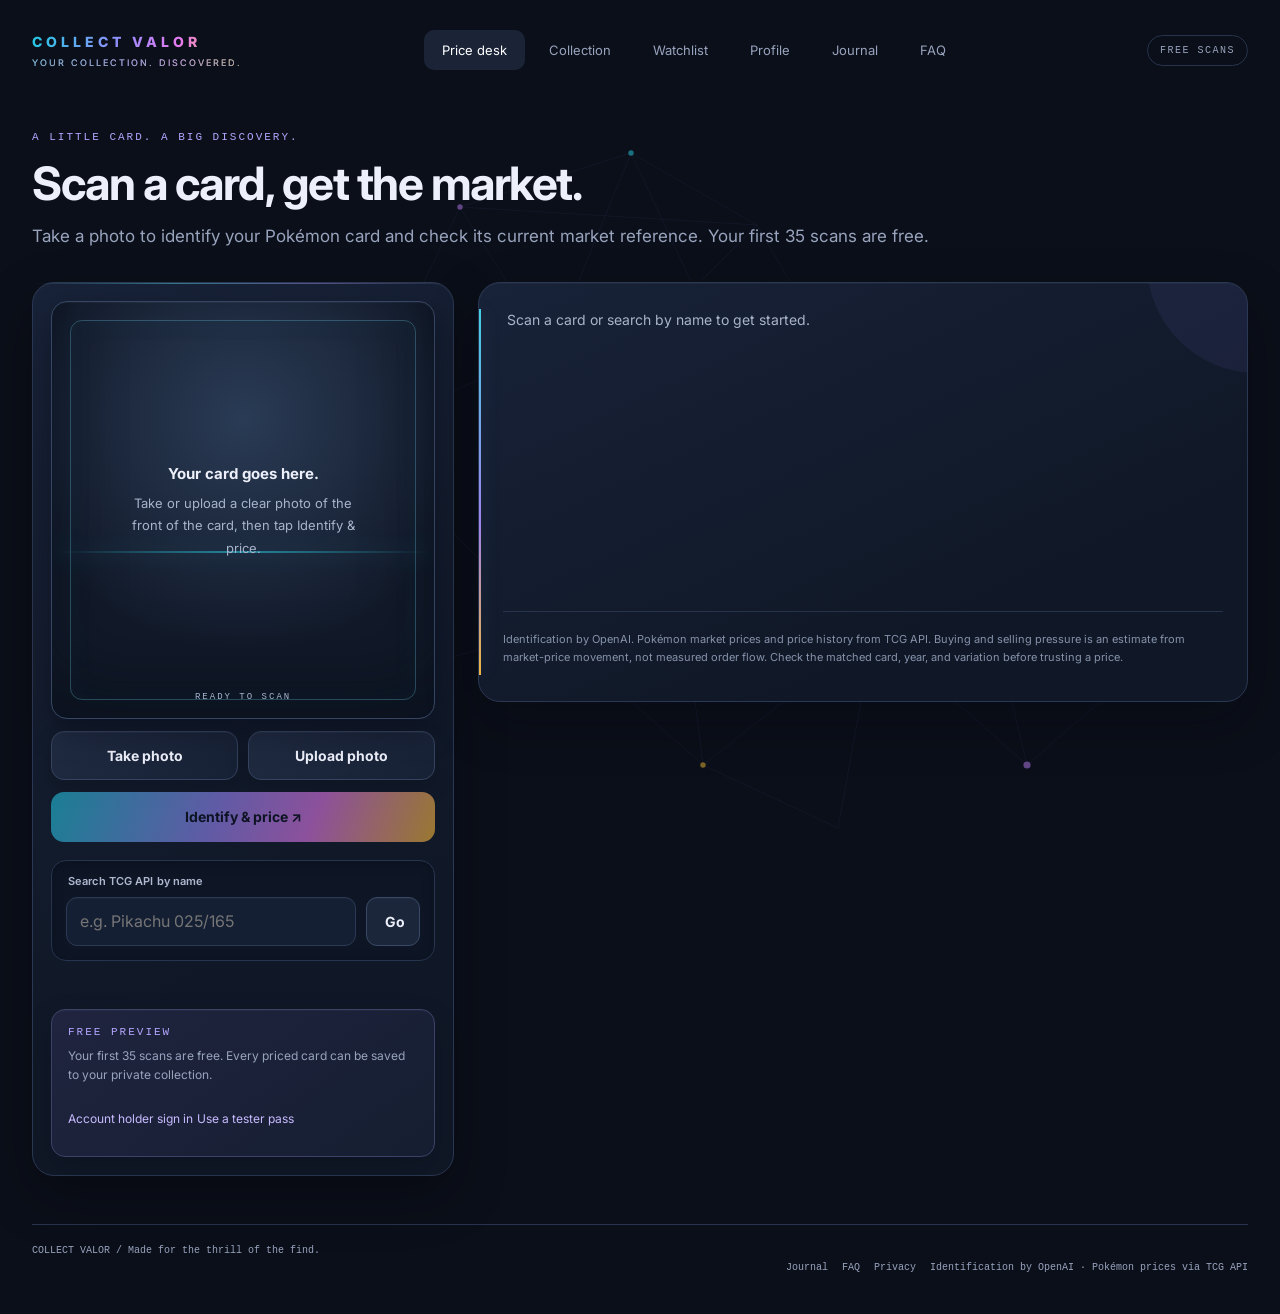
==== Sports by Josh Hart/index.html @ 683bbe93 "Add soft color to member locks" ====
<!DOCTYPE html>
<html lang="en">
<head>
<meta charset="UTF-8" />
<meta name="viewport" content="width=device-width, initial-scale=1.0, user-scalable=no" />
<meta name="theme-color" content="#0b0f19" />
<title>Pokémon Card Price Checker + Scanner | Collect Valor</title>
<meta name="description" content="The Pokémon card price checker. Snap a photo to see what your raw card is worth right now with current market values." />
<link rel="canonical" href="https://collectvalor.com/" />
<meta name="robots" content="index, follow" />
<link rel="icon" href="/favicon.svg" type="image/svg+xml" />
<link rel="apple-touch-icon" sizes="180x180" href="/apple-touch-icon.png" />
<link rel="manifest" href="/manifest.json" />
<meta name="apple-mobile-web-app-capable" content="yes" />
<meta name="mobile-web-app-capable" content="yes" />
<meta name="apple-mobile-web-app-status-bar-style" content="black-translucent" />
<meta name="apple-mobile-web-app-title" content="Collect Valor" />
<meta property="og:type" content="website" />
<meta property="og:site_name" content="Collect Valor" />
<meta property="og:title" content="Pokémon Card Price Checker + Scanner | Collect Valor" />
<meta property="og:description" content="Snap a photo of any Pokémon card and see its current raw-card market value. First 35 scans free." />
<meta property="og:url" content="https://collectvalor.com/" />
<meta property="og:image" content="https://collectvalor.com/og-image.png" />
<meta property="og:image:width" content="1200" />
<meta property="og:image:height" content="630" />
<meta name="twitter:card" content="summary_large_image" />
<meta name="twitter:title" content="Pokémon Card Price Checker — Collect Valor" />
<meta name="twitter:description" content="Snap a photo, see what your card is worth. Free for your first 35 scans." />
<meta name="twitter:image" content="https://collectvalor.com/og-image.png" />
<script type="application/ld+json">
{
  "@context": "https://schema.org",
  "@type": "WebApplication",
  "name": "Collect Valor",
  "url": "https://collectvalor.com/",
  "description": "The free Pokémon card price checker \u2014 snap a photo to see what any card is worth, then track your collection.",
  "applicationCategory": "UtilitiesApplication",
  "operatingSystem": "Web, iOS, Android",
  "offers": { "@type": "Offer", "price": "8.99", "priceCurrency": "USD" }
}
</script>
<link rel="preconnect" href="https://fonts.googleapis.com" />
<link rel="preconnect" href="https://fonts.gstatic.com" crossorigin />
<link href="https://fonts.googleapis.com/css2?family=Inter:wght@400;500;600;700;800&display=swap" rel="stylesheet" />
<style>
:root{color-scheme:dark;--bg:#0b0f19;--panel:#151d2e;--line:#28334d;--text:#edf0fa;--muted:#98a3bd;--gradient:linear-gradient(110deg,#21c8e1,#9b8bff 43%,#e77aee 68%,#ffbe39)}
*{box-sizing:border-box}body{margin:0;background:var(--bg);color:var(--text);font-family:Inter,Arial,sans-serif}button,input{font:inherit}button,a{touch-action:manipulation}button{cursor:pointer}button:focus-visible,a:focus-visible,input:focus-visible{outline:3px solid #37cee5;outline-offset:4px}button{color:var(--text)}.ambient{position:fixed;inset:0;width:100%;height:100%;pointer-events:none;opacity:.5;z-index:-1}main{max-width:1280px;margin:auto;padding:30px 32px 24px}header{display:flex;align-items:center;justify-content:space-between;gap:24px}.brand{font-size:14px;font-weight:800;letter-spacing:4px;background:var(--gradient);color:transparent;background-clip:text}.brand small{display:block;color:var(--muted);font-size:9px;letter-spacing:2px;margin-top:7px;font-weight:400}nav{display:flex;gap:6px}nav button{border:0;background:none;color:var(--muted);padding:12px 18px;border-radius:10px;font-size:13px}nav button.active{background:#1b2437;color:white}.demo{font:10px monospace;letter-spacing:1.5px;color:var(--muted);border:1px solid var(--line);padding:9px 12px;border-radius:30px}.intro{margin:54px 0 32px}.eyebrow{font:11px monospace;color:#b3a6ff;letter-spacing:2px}.intro h1{font-size:clamp(30px,4vw,46px);letter-spacing:-1.5px;line-height:1.1;margin:14px 0}.intro p{color:var(--muted);font-size:17px;line-height:1.6;margin:0}.workspace{display:grid;grid-template-columns: minmax(280px, .85fr) minmax(0,1.55fr);gap:28px}.photo{height:440px;border:1px solid var(--line);border-radius:20px;background:radial-gradient(ellipse at 50% 35%,#293448,#101724 68%);position:relative;display:grid;place-items:center;overflow:hidden}.photo:before{content:'';position:absolute;inset:22px;border:1px solid #68c5e33a;border-radius:12px}.photo img{position:absolute;width:100%;height:100%;object-fit:contain;background:#101724}.scan-line{position:absolute;top:60%;height:2px;left:0;right:0;background:linear-gradient(90deg,transparent,#29d5ec,transparent);box-shadow:0 0 22px #26d5ec80}.photo-caption{position:absolute;bottom:13px;font:9px monospace;color:#a8b8d1;letter-spacing:2px}.card-art{width:180px;aspect-ratio: .71;border:7px solid #dac6a1;border-radius:9px;background:linear-gradient(145deg,#cee2d9,#638f97 55%,#153b52);display:flex;flex-direction:column;justify-content:space-between;padding:12px;color:#11202b;position:relative;overflow:hidden;box-shadow:0 15px 45px #0007}.card-art:before{content:'';position:absolute;width:120%;height:45%;background:#ffffff29;transform:rotate(-28deg);left:-10%;top:35%}.card-art .set{font:8px monospace;letter-spacing:2px;z-index:1}.card-art .number{font-size:90px;line-height:1;font-weight:900;letter-spacing:-9px;align-self:center;color:#e8f2e9;text-shadow:4px 4px #123d5260;z-index:1}.card-art strong{font-size:15px;letter-spacing:1px;z-index:1}.card-art small{display:block;font:7px monospace;margin-top:5px;letter-spacing:1px}.photo .card-art{width:205px;transform:rotate(-8deg)}.actions{display:flex;gap:12px;margin-top:16px}.secondary,.primary{border:1px solid var(--line);border-radius:12px;padding:15px 18px;font-weight:700;font-size:14px;background:#1d2639}.actions button{flex:1}.primary{background:var(--gradient);color:#0b1020;border:0}.identify{width:100%;margin-top:12px}.search{border-top:1px solid var(--line);margin-top:24px;padding-top:23px}.label{display:block;font:10px monospace;letter-spacing:1.5px;color:var(--muted);margin-bottom:12px}.search-row{display:flex;gap:10px}.search input{width:100%;min-width:0;background:#141d2e;border:1px solid var(--line);border-radius:11px;padding:13px;color:white}.readout{font-size:13px;color:var(--muted);margin:0 0 17px;min-height:20px}.readout strong{color:var(--text)}.result{border:1px solid var(--line);border-radius:19px;padding:26px;background:var(--panel);position:relative;overflow:hidden}.result:before{content:'';position:absolute;top:0;left:0;right:0;height:3px;background:var(--gradient)}.result-head{display:flex;justify-content:space-between;gap:14px}.result h2{font-size:25px;letter-spacing:-.6px;margin:6px 0}.detail{color:var(--muted);font-size:13px;line-height:1.6;margin:0}.value{text-align:right;white-space:nowrap}.value strong{display:block;font:700 31px monospace;color:#32d6ac}.tag{display:inline-block;font:9px monospace;color:#c4baff;background:#a894ff16;border:1px solid #a894ff38;border-radius:5px;padding:5px 7px;margin:18px 5px 22px 0}table{width:100%;border-collapse:collapse;font:12px monospace;text-align:right}th{color:var(--muted);font-size:10px;font-weight:400}td,th{padding:14px 4px;border-bottom:1px solid var(--line)}td:first-child,th:first-child{text-align:left}td:nth-child(3){color:#32d6ac}.result-bottom{display:flex;justify-content:space-between;gap:12px;align-items:center;margin-top:21px}.save{background:transparent;border:0;color:#b6b8ff;font-weight:700;font-size:12px;padding:7px 0}.updated{font:9px monospace;color:var(--muted)}.matches-head{display:flex;justify-content:space-between;margin:26px 0 14px;align-items:center}.matches-head .label{margin:0}.matches-head span{color:var(--muted);font-size:11px}.cards{display:grid;grid-template-columns:repeat(4,minmax(0,1fr));gap:14px}.candidate{padding:0;background:transparent;border:0;text-align:left;min-width:0}.candidate .card-art{width:100%;box-shadow:none;border-width:5px;transition:transform .2s}.candidate:hover .card-art{transform:translateY(-4px)}.candidate[aria-pressed=true] .card-art{outline:2px solid #bf8eff;outline-offset:3px}.candidate .number{font-size:60px;letter-spacing:-5px}.candidate .card-art strong{font-size:10px}.candidate .card-art .set{font-size:6px}.candidate>strong{display:block;font-size:11px;margin:12px 0 5px}.candidate>small{color:var(--muted);font:9px monospace}.variant-1{background:linear-gradient(145deg,#f2cfbd,#b47280 55%,#4b305d)}.variant-2{background:linear-gradient(145deg,#e2d7a4,#91a965 55%,#264c43)}.variant-3{background:linear-gradient(145deg,#c9c7f6,#787eb5 55%,#303c74)}.footnote{color:var(--muted);font:10px monospace;line-height:1.7;margin-top:22px}.alternate{border:1px solid var(--line);background:var(--panel);padding:28px;border-radius:18px}.alternate h2{margin-top:0}.alternate p{color:var(--muted);line-height:1.6}.alternate .cards{max-width:720px}.hidden,[hidden]{display:none!important}footer{display:flex;justify-content:space-between;gap:20px;border-top:1px solid var(--line);margin-top:48px;padding-top:20px;color:var(--muted);font:10px monospace}#notice{min-height:18px;color:#9edfd6;font-size:12px;margin-top:12px}.file{display:none}@media(min-width:1400px){main{padding-top:38px}.intro{margin-top:64px}}@media(max-width:850px){main{padding:24px}.workspace{grid-template-columns:minmax(240px,.9fr) minmax(0,1.2fr);gap:20px}.cards{grid-template-columns:repeat(2,minmax(0,1fr))}.result{padding:20px}.result h2{font-size:21px}.value strong{font-size:25px}nav button{padding:10px}.demo{display:none}}@media(max-width:600px){main{padding:22px 18px}header{flex-wrap:wrap;gap:22px}nav{width:100%;justify-content:space-between;border-bottom:1px solid var(--line);padding-bottom:12px}nav button{flex:1;font-size:12px}.intro{margin:28px 0 24px}.intro p{font-size:14px}.workspace{grid-template-columns:1fr}.photo{height:360px}.result h2{font-size:22px}.result-head{gap:8px}.value strong{font-size:26px}.cards{gap:18px}.candidate .card-art{aspect-ratio:.74}.candidate .number{font-size:80px}.result-bottom{flex-wrap:wrap}footer{font-size:9px;line-height:1.6;flex-wrap:wrap}.updated{font-size:8px}}@media(prefers-reduced-motion:reduce){*{transition:none!important}}
/* Let nested grid and flex content shrink with the available screen width. */
main{width:100%;min-width:0}
header>*,.workspace>*,.result-head>*,.search-row>*,.result-bottom>*{min-width:0}
.intro,.readout,.detail,.footnote,#notice{overflow-wrap:anywhere}
.result-head,.result-bottom,.matches-head{flex-wrap:wrap}
.matches-head{gap:8px}
table{table-layout:fixed}
th:first-child{width:34%}
td,th{overflow-wrap:anywhere}
.photo-caption{left:12px;right:12px;text-align:center;line-height:1.5}
@media(max-width:1100px){
  header{flex-wrap:wrap}
  .demo{display:none}
  .cards{grid-template-columns:repeat(2,minmax(0,1fr))}
}
@media(max-width:760px){
  .workspace{grid-template-columns:minmax(0,1fr)}
  main{padding:22px 18px}
  header{gap:22px}
  nav{width:100%;display:grid;grid-template-columns:repeat(4,minmax(0,1fr));gap:4px;border-bottom:1px solid var(--line);padding-bottom:12px}
  nav button{min-width:0;min-height:44px;padding:10px 4px;font-size:12px;overflow-wrap:anywhere}
  .actions{display:grid;grid-template-columns:repeat(2,minmax(0,1fr))}
  .actions button{min-width:0;padding-inline:8px}
  .search input{font-size:16px}
  .save{min-height:44px}
  .alternate{padding:20px}
}
@media(max-width:360px){
  .result{padding:16px}
  .result h2{font-size:20px}
  .value strong{font-size:24px}
  .candidate .number{font-size:60px}
  td,th{padding:12px 2px;font-size:10px}
}
/* Collection preview: same palette, independent responsive layout. */
.collection-summary{display:grid;grid-template-columns:2fr 1fr 1fr;gap:16px;margin-bottom:28px}
.collection-stat{min-width:0;background:var(--panel);border:1px solid var(--line);border-radius:18px;padding:24px}
.collection-stat.total{position:relative;overflow:hidden;background:linear-gradient(120deg,#1d2840,#151d2e)}
.collection-stat.total:before{content:'';position:absolute;inset:0 0 auto;height:3px;background:var(--gradient)}
.collection-stat strong{display:block;font:700 32px monospace;letter-spacing:-1px;margin:12px 0;color:var(--text)}
.collection-stat.total strong{color:#32d6ac;font-size:38px}
.collection-stat p{margin:0;color:var(--muted);font-size:12px;line-height:1.5}
.collection-toolbar{display:flex;justify-content:space-between;align-items:center;gap:16px;flex-wrap:wrap;margin-bottom:20px}
.collection-toolbar h2{margin:0;font-size:22px;letter-spacing:-.5px}
.collection-toolbar p{font-size:12px;color:var(--muted);margin:7px 0 0}
.collection-controls{display:grid;grid-template-columns:minmax(0,1fr) minmax(150px,.35fr);gap:14px;margin-bottom:18px}
.collection-controls label{min-width:0}
.collection-controls input,.collection-controls select{width:100%;min-width:0;border:1px solid var(--line);background:#141d2e;color:var(--text);border-radius:11px;padding:13px;font:inherit;min-height:46px}
.collection-controls .label{margin-bottom:8px}
.collection-filters{display:flex;flex-wrap:wrap;gap:8px;margin-bottom:18px}
.collection-filters button{border:1px solid var(--line);background:#141d2e;border-radius:24px;padding:10px 16px;min-height:44px;color:var(--muted);font-size:12px}
.collection-filters button[aria-pressed=true]{color:#eee9ff;border-color:#b9a0ff;background:#b9a0ff20}
.collection-grid{display:grid;grid-template-columns:repeat(4,minmax(0,1fr));gap:20px}
.collection-card{min-width:0;border:1px solid var(--line);border-radius:16px;background:var(--panel);overflow:hidden}
.collection-open{display:block;width:100%;min-width:0;text-align:left;border:0;background:none;padding:16px;color:var(--text)}
.collection-art-frame{padding:20px 16px;background:radial-gradient(ellipse at top,#26344a,#111827);border-radius:10px;margin-bottom:16px;position:relative}
.collection-art-frame .card-art{width:100%;aspect-ratio:.71;box-shadow:0 8px 20px #0004;padding:12px}
.collection-art-frame .number{font-size:clamp(46px,5vw,82px);letter-spacing:-4px}
.collection-art-frame .card-art strong{font-size:12px;overflow-wrap:anywhere}
.collection-art-frame .card-art small{font-size:7px}
.collection-art-frame .card-art.slab{border-color:#c6d3e5;border-width:10px}
.collection-grade{display:inline-block;margin:0 0 12px;color:#cbc5ff;font:10px monospace;letter-spacing:1px}
.collection-open h3{font-size:16px;margin:0 0 6px;overflow-wrap:anywhere}
.collection-card-meta{font-size:11px;color:var(--muted);line-height:1.6;min-height:36px;margin:0}
.collection-card-value{display:flex;gap:8px;justify-content:space-between;align-items:center;flex-wrap:wrap;margin-top:16px}
.collection-card-value strong{font:700 19px monospace;color:#32d6ac}.collection-card-value .collection-move{font:9px monospace}.collection-card-value .collection-move.up{color:#64dabd}.collection-card-value .collection-move.down{color:#f394b8}.collection-card-value .collection-move.flat{color:var(--muted)}
.collection-card-value span{font:9px monospace;color:var(--muted)}
.collection-star{width:100%;border:0;border-top:1px solid var(--line);background:none;color:var(--muted);min-height:44px;font-size:12px;padding:10px}
.collection-star[aria-pressed=true]{color:#f0cc79;background:#f0cc7909}
.collection-open:hover{background:#ffffff04}
.collection-open:focus-visible{outline-offset:-4px}
.collection-empty{text-align:center;padding:42px 20px;border:1px dashed var(--line);border-radius:18px}
.collection-empty p{color:var(--muted);font-size:14px;line-height:1.6}
.collection-status{font-size:12px;color:var(--muted);line-height:1.6;margin:0 0 18px}
.collection-dialog{width:min(520px,calc(100% - 32px));max-height:calc(100dvh - 40px);overflow:auto;padding:26px;border:1px solid var(--line);border-radius:20px;background:var(--panel);color:var(--text)}
.collection-dialog::backdrop{background:#050910bb;backdrop-filter:blur(5px)}
.collection-dialog header{justify-content:space-between;align-items:center;gap:12px;flex-wrap:nowrap}
.collection-dialog header .label{margin:0}
.collection-dialog .secondary{min-width:44px;min-height:44px;padding:10px}
.collection-dialog h2{font-size:26px;margin-bottom:8px}
.collection-dialog .collection-art-frame{max-width:230px;margin:24px auto}
.collection-dialog dl{display:grid;grid-template-columns:1fr 1fr;gap:12px;margin:24px 0;font-size:13px}
.collection-dialog dt{color:var(--muted)}
.collection-dialog dd{margin:0;text-align:right;overflow-wrap:anywhere}
.collection-dialog .primary{width:100%;min-height:46px}
@media(max-width:1000px){.collection-grid{grid-template-columns:repeat(3,minmax(0,1fr))}}
@media(max-width:760px){
  .collection-summary{grid-template-columns:repeat(2,minmax(0,1fr));gap:12px}
  .collection-stat{padding:20px}.collection-stat.total{grid-column:1/-1}
  .collection-grid{grid-template-columns:repeat(2,minmax(0,1fr));gap:12px}
  .collection-open{padding:12px}.collection-open h3{font-size:14px}
  .collection-art-frame{padding:12px 6px}
  .collection-art-frame .card-art{padding:8px;border-width:5px}
  .collection-art-frame .card-art.slab{border-width:7px}
  .collection-art-frame .card-art .set{font-size:6px;letter-spacing:1px}
  .collection-art-frame .card-art strong{font-size:10px}
  .collection-art-frame .number{font-size:52px}
  .collection-controls{grid-template-columns:minmax(0,1fr)}
  .collection-controls input,.collection-controls select{font-size:16px}
  .collection-filters{gap:6px}.collection-filters button{padding-inline:12px}
}
@media(max-width:360px){.collection-grid{grid-template-columns:minmax(0,1fr)}.collection-art-frame .card-art{max-width:190px;margin:auto}}
/* Card insights: fluid columns preserve the reviewed phone layout. */
.insight-preview-control{display:flex;align-items:center;justify-content:space-between;flex-wrap:wrap;gap:8px;margin-bottom:16px;color:var(--muted);font-size:11px}
.insight-preview-control>span{font:9px monospace;letter-spacing:1.5px}
.insight-preview-control label{display:flex;align-items:center;gap:8px;min-height:44px;cursor:pointer}
.insight-preview-control input{width:18px;height:18px;accent-color:#bd94fb}
.marketplace-links{display:flex;flex-wrap:wrap;gap:10px;margin:-4px 0 22px}
.marketplace-links a{display:inline-flex;align-items:center;min-height:44px;border:1px solid var(--line);border-radius:10px;padding:10px 13px;text-decoration:none;color:#c4baff;font-size:12px;font-weight:700}
.marketplace-links a:hover{background:#c4baff12}
.averages{display:grid;grid-template-columns:repeat(3,minmax(0,1fr));gap:10px;margin-bottom:20px}
.averages>div{min-width:0;background:#0e1625;border:1px solid var(--line);border-radius:12px;padding:16px 12px}
.averages span,.grading-comparison span{display:block;font:9px monospace;letter-spacing:1px;color:var(--muted)}
.averages strong{display:block;font:700 clamp(16px,2vw,23px) monospace;margin-top:10px;overflow-wrap:anywhere}
.pressure-panel{border:1px solid var(--line);padding:16px;border-radius:12px;margin-bottom:22px;background:#0f1726}
.pressure-labels{display:flex;justify-content:space-between;flex-wrap:wrap;gap:8px;font-size:12px}
.pressure-labels span:first-child{color:#56d1e6}.pressure-labels span:last-child{color:#f191d9}
.pressure-track{display:flex;height:10px;border-radius:10px;overflow:hidden;margin:14px 0}
.pressure-track span{min-width:0}#buy-fill{background:linear-gradient(90deg,#299dd6,#4bd6e4)}#sell-fill{background:linear-gradient(90deg,#b68bef,#ed88d2)}
.pressure-panel p{margin:0 0 8px;font-size:12px}.pressure-panel small{color:var(--muted);font-size:10px}
.insight-tabs{display:grid;grid-template-columns:repeat(2,minmax(0,1fr));gap:4px;border-bottom:1px solid var(--line);margin-bottom:20px;padding-bottom:8px}
.insight-tabs button{min-width:0;min-height:44px;padding:10px 3px;font-size:12px;border:0;border-radius:8px;background:none;color:var(--muted)}
.insight-tabs button[aria-selected=true]{color:#eee9ff;background:#b197ff1a}
[data-insight-panel]{min-width:0;min-height:190px}
.history-heading,.history-labels{display:flex;justify-content:space-between;flex-wrap:wrap;gap:8px}.history-heading strong{color:#69d3b8;font:12px monospace}
.history-labels{color:var(--muted);font:10px monospace;margin-top:8px}#history-chart{width:100%;height:auto;display:block}
.insight-note{color:var(--muted);font-size:11px;line-height:1.65;overflow-wrap:anywhere}
.grading-calculator{border-top:1px solid var(--line);margin-top:24px;padding-top:8px}
.grading-calculator summary{min-height:48px;padding:14px 0;cursor:pointer;font-size:14px;font-weight:700;color:#c5bdff}
.grading-calculator summary span{display:block;font-size:11px;font-weight:400;color:var(--muted);margin:7px 0 0 16px}
.grading-inputs{display:grid;grid-template-columns:repeat(2,minmax(0,1fr));gap:14px;margin:20px 0}
.grading-inputs label{min-width:0;color:var(--muted);font-size:11px;line-height:1.5}
.grading-inputs input,.grading-inputs select{width:100%;min-width:0;min-height:44px;margin-top:6px;border:1px solid var(--line);background:#0e1625;color:var(--text);border-radius:8px;padding:10px;font:16px Arial,sans-serif}
.grading-comparison{display:grid;grid-template-columns:minmax(0,1fr) auto minmax(0,1fr);align-items:center;gap:12px;margin:22px 0}
.grading-comparison strong{display:block;font:700 23px monospace;margin-top:8px;overflow-wrap:anywhere}
.grading-outcome{padding:18px;border:1px solid #32d6ac44;border-radius:12px;background:#32d6ac09}
.grading-outcome>span{font-size:11px;color:var(--muted)}.grading-outcome strong{display:block;font:700 28px monospace;margin:10px 0;color:#55dbb7}
.grading-outcome strong.negative{color:#ff9ba6}.grading-outcome small{font-size:11px;line-height:1.6;display:block;color:var(--muted)}
.insight-gate{position:relative;isolation:isolate}
.premium-lock{position:relative;isolation:isolate}.premium-lock-content{transition:filter .18s ease,opacity .18s ease}.premium-lock.is-locked .premium-lock-content{filter:blur(6px);opacity:.46;pointer-events:none;user-select:none}.premium-lock-overlay{display:none;position:absolute;inset:0;z-index:1;align-items:center;justify-content:center;padding:14px;background:radial-gradient(circle at 16% 18%,#21c8e11c,transparent 38%),radial-gradient(circle at 82% 24%,#9b8bff1c,transparent 36%),radial-gradient(circle at 50% 88%,#e77aee14,transparent 42%),#151d2e73;backdrop-filter:blur(4px);border-radius:12px}.premium-lock.is-locked .premium-lock-overlay{display:flex}.premium-lock-overlay button{min-height:44px}.premium-inline-lock{display:none;position:relative}.premium-inline-lock.is-locked{display:inline-flex}.premium-inline-lock.is-locked+#lnk-ebay{opacity:.48;pointer-events:none;user-select:none}
.insight-unlock{position:absolute;inset:0;z-index:1;display:flex;flex-direction:column;align-items:center;justify-content:center;text-align:center;padding:22px 12px;background:linear-gradient(180deg,#151d2e15,#151d2ecc);border-radius:12px}
.insight-unlock h3{font-size:24px;letter-spacing:-.6px;margin:16px 0 8px}.insight-unlock p{font-size:13px;line-height:1.6;color:var(--text);max-width:330px;margin:0 0 20px}
.insight-unlock .primary{max-width:100%;line-height:1.5;white-space:normal}
.insight-unlock small{font-size:10px;color:var(--muted);margin-top:12px}
.subscription-price{font:700 38px monospace;color:#6de0c0}.subscription-price span{font:14px Arial,sans-serif;color:var(--muted)}
@media(max-width:400px){.averages{gap:6px}.averages>div{padding:12px 8px}.averages span{font-size:8px;letter-spacing:.5px}.grading-inputs{gap:10px}.grading-comparison strong{font-size:20px}.insight-unlock h3{font-size:21px}}
/* Watchlist: a compact lineup with discovery beside it, stacked on phones. */
.watch-summary{display:grid;grid-template-columns:repeat(3,minmax(0,1fr));gap:14px;margin-bottom:26px}
.watch-stat{border:1px solid var(--line);border-radius:16px;background:var(--panel);padding:20px;min-width:0}
.watch-stat strong{display:block;font:700 28px monospace;margin:12px 0 8px}.watch-stat small{color:var(--muted);font-size:11px;line-height:1.5}
.watch-stat:first-child{background:linear-gradient(120deg,#24293f,#151d2e);border-color:#51496f}
.watch-up{color:#64dabd}.watch-down{color:#f394b8}.watch-flat{color:var(--muted)}
.watch-layout{display:grid;grid-template-columns:minmax(0,1.7fr) minmax(260px,1fr);gap:24px;align-items:start}
.watch-access{position:relative;isolation:isolate}.watch-access.is-locked .watch-premium-content{filter:blur(7px);opacity:.42;pointer-events:none;user-select:none}.watch-unlock{display:none;position:absolute;inset:0;z-index:1;align-items:center;justify-content:center;padding:20px;background:radial-gradient(circle at 12% 15%,#21c8e119,transparent 34%),radial-gradient(circle at 86% 24%,#9b8bff19,transparent 35%),radial-gradient(circle at 53% 88%,#e77aee15,transparent 42%)}.watch-access.is-locked .watch-unlock{display:flex}.watch-unlock-card{max-width:360px;text-align:center;border:1px solid #7568b8;background:radial-gradient(circle at top left,#21c8e112,transparent 38%),radial-gradient(circle at bottom right,#e77aee10,transparent 42%),#151d2ef2;border-radius:18px;padding:24px;box-shadow:0 16px 46px #05081188}.watch-unlock-card h2{font-size:22px;margin:9px 0}.watch-unlock-card p{color:var(--muted);font-size:13px;line-height:1.6;margin:0 0 17px}.watch-unlock-card .primary{min-height:44px}.premium-collection-lock{background:radial-gradient(circle at 16% 14%,#21c8e117,transparent 35%),radial-gradient(circle at 84% 18%,#9b8bff18,transparent 35%),radial-gradient(circle at 50% 90%,#e77aee14,transparent 45%)!important;box-shadow:inset 0 0 42px #21c8e10d}
.watch-lineup,.watch-discover{min-width:0}
.watch-heading{display:flex;justify-content:space-between;align-items:center;flex-wrap:wrap;gap:12px;margin-bottom:18px}
.watch-heading h2,.watch-discover h2{margin:0;font-size:22px;letter-spacing:-.5px}
.watch-heading p,.watch-discover p{margin:8px 0 0;color:var(--muted);font-size:12px;line-height:1.6}
.watch-sort{display:block;min-width:0;font:9px monospace;letter-spacing:1px;color:var(--muted)}
.watch-sort select{display:block;margin-top:6px;width:100%;max-width:100%;border:1px solid var(--line);border-radius:8px;background:#141d2e;color:var(--text);padding:10px;min-height:44px;font:13px Arial,sans-serif;letter-spacing:0}
.watch-filters{display:flex;flex-wrap:wrap;gap:8px;margin-bottom:14px}
.watch-filters button{border:1px solid var(--line);border-radius:24px;min-height:44px;background:#141d2e;color:var(--muted);font-size:12px;padding:10px 14px}
.watch-filters button[aria-pressed=true]{background:#b9a0ff20;color:#eee9ff;border-color:#b9a0ff}
.watch-list{display:grid;gap:12px}.watch-row{min-width:0;padding:16px;border:1px solid var(--line);border-radius:16px;background:var(--panel)}
.watch-row-top{display:grid;grid-template-columns:64px minmax(0,1fr);gap:16px;align-items:center}
.watch-thumb .collection-art-frame{padding:0;margin:0;background:none;border-radius:5px}
.watch-thumb .card-art{width:100%;padding:4px;border-width:3px;box-shadow:none}
.watch-thumb .card-art.slab{border-width:4px}
.watch-thumb .card-art .number{font-size:27px;letter-spacing:-2px}
.watch-thumb .card-art .set,.watch-thumb .card-art strong{display:none}
.watch-row h3{margin:0 0 6px;font-size:16px;overflow-wrap:anywhere}
.watch-meta{margin:0;color:var(--muted);font-size:11px;line-height:1.65;overflow-wrap:anywhere}
.watch-metrics{display:grid;grid-template-columns:repeat(3,minmax(0,1fr));gap:12px;margin-top:18px;padding-top:16px;border-top:1px solid var(--line)}
.watch-metrics>div{min-width:0}.watch-metrics span{font:9px monospace;letter-spacing:.5px;color:var(--muted);display:block;line-height:1.5}
.watch-metrics strong{display:block;font:700 18px monospace;margin-top:7px;overflow-wrap:anywhere}
.watch-metrics small{display:block;font-size:10px;margin-top:5px}
.watch-row-actions{display:flex;justify-content:space-between;gap:12px;flex-wrap:wrap;margin-top:12px}
.watch-row-actions button{background:none;border:0;color:#beb3fa;min-height:44px;padding:8px 0;font-size:12px}
.watch-row-actions .watch-remove{color:var(--muted)}
.watch-discover{background:linear-gradient(160deg,#1b2338,#121a2b);padding:22px;border:1px solid var(--line);border-radius:18px}
.watch-discover .eyebrow{display:block;margin-bottom:14px}
.watch-search-label{display:block;font:10px monospace;letter-spacing:1px;color:var(--muted);margin:22px 0 9px}
#watch-search{width:100%;min-width:0;background:#0d1625;border:1px solid var(--line);border-radius:10px;min-height:46px;padding:12px;color:var(--text);font:16px Arial,sans-serif}
.watch-catalog{display:grid;gap:0;margin-top:12px;max-height:570px;overflow-y:auto;scrollbar-width:thin}
.watch-catalog-row{display:grid;grid-template-columns:42px minmax(0,1fr) auto;align-items:center;gap:12px;border-bottom:1px solid var(--line);padding:12px 0}.watch-catalog-thumb{width:42px;aspect-ratio:.71;object-fit:cover;border-radius:5px;background:#0d1625}.watch-catalog-thumb-ph{width:42px;aspect-ratio:.71;border-radius:5px;background:#0d1625}
.watch-catalog-row h3{font-size:13px;margin:0 0 6px;overflow-wrap:anywhere}
.watch-catalog-row p{font-size:10px;margin:0;overflow-wrap:anywhere}
.watch-catalog-row strong{font:12px monospace;display:block;margin-top:8px}
.watch-add{border:1px solid #63597d;background:#b6a0fa16;border-radius:8px;padding:8px 10px;min-height:44px;font-size:11px;color:#cbbdff}
.watch-add[aria-disabled=true]{color:var(--muted);border-color:var(--line);background:none}
.watch-message{display:flex;gap:12px;align-items:center;flex-wrap:wrap;margin:0 0 16px;color:#a9ded2;font-size:12px;line-height:1.6}
.watch-message span:empty{display:none}.watch-message button{background:none;border:1px solid var(--line);border-radius:8px;color:#c8baff;padding:8px 12px;min-height:44px}
.watch-empty{padding:30px 20px;text-align:center;border:1px dashed var(--line);border-radius:16px}.watch-empty h3{font-size:18px;margin:0 0 10px}.watch-empty p{color:var(--muted);font-size:12px;line-height:1.6}
.watch-empty .secondary{margin-top:10px}
.watch-detail-prices{display:grid;grid-template-columns:repeat(2,minmax(0,1fr));gap:12px;margin:22px 0}
.watch-detail-prices>div{min-width:0;padding:16px;background:#0e1625;border-radius:10px}.watch-detail-prices strong{font:700 24px monospace;overflow-wrap:anywhere}
.watch-detail-art{max-width:200px;margin:20px auto}
@media(max-width:950px){.watch-layout{grid-template-columns:minmax(0,1fr)}.watch-discover{grid-row:1}.watch-catalog{max-height:300px}.watch-catalog-row{grid-template-columns:minmax(0,1fr) auto}}
@media(max-width:600px){.watch-summary{gap:8px}.watch-stat{padding:14px 10px}.watch-stat .label{font-size:8px;letter-spacing:.5px}.watch-stat strong{font-size:24px}.watch-row{padding:14px}.watch-metrics{gap:8px}.watch-metrics strong{font-size:16px}.watch-discover{padding:18px}.watch-sort select{font-size:16px}.watch-sort{width:100%}.watch-row-top{gap:12px;grid-template-columns:54px minmax(0,1fr)}}
/* Profile: the prize card leads; settings and membership stay secondary. */
.profile-identity{display:flex;gap:18px;align-items:center;flex-wrap:wrap;margin-bottom:28px;min-width:0}
.profile-avatar{width:64px;height:64px;flex-shrink:0;display:grid;place-items:center;background:var(--gradient);border-radius:20px;color:#11182b;font-size:22px;font-weight:800;letter-spacing:1px}
.profile-identity>div:nth-child(2){min-width:0;flex:1}.profile-identity h2{margin:8px 0;font-size:25px;letter-spacing:-.6px;overflow-wrap:anywhere}.profile-identity p{color:var(--muted);font-size:13px;line-height:1.6;margin:0}
.profile-preview-badge{font:9px monospace;letter-spacing:1px;border:1px solid var(--line);padding:9px 11px;border-radius:20px;color:var(--muted)}
.profile-layout{display:grid;grid-template-columns:minmax(0,1.65fr) minmax(260px,1fr);gap:24px;align-items:start}
.profile-main,.profile-settings{min-width:0}.profile-settings{display:grid;gap:18px}
.prize-panel{position:relative;isolation:isolate;border:1px solid #5c5279;background:radial-gradient(ellipse at 20% 45%,#35304e,#171f31 65%);padding:28px;border-radius:22px;overflow:hidden}
.prize-panel:before{content:'';position:absolute;inset:0 0 auto;height:3px;background:var(--gradient)}
.prize-heading{display:flex;align-items:center;justify-content:space-between;gap:16px}.prize-heading h2{font-size:29px;letter-spacing:-.8px;margin:8px 0 0}.prize-medal{font-size:42px;color:#f3cf84;line-height:1}
.prize-filters{display:flex;flex-wrap:wrap;gap:8px;margin-top:24px}.prize-filters button{min-height:44px;border:1px solid var(--line);background:#111929;border-radius:24px;color:var(--muted);padding:10px 16px;font-size:12px}
.prize-filters button[aria-pressed=true]{border-color:#c2a6f7;background:#b296fb20;color:#efe8ff}
.prize-rule{color:var(--muted);font:10px monospace;line-height:1.6;margin:14px 0 24px}
.prize-content{display:grid;grid-template-columns:minmax(0,.95fr) minmax(0,1.05fr);gap:26px;align-items:center}
.prize-content>*{min-width:0}.prize-art{padding:14px 10px}.prize-art .collection-art-frame{padding:0;background:none;margin:0;transform:rotate(-5deg)}
.prize-art .card-art{box-shadow:0 16px 36px #080d1d88;border-color:#e8d4a7}
.prize-art .card-art .number{font-size:clamp(60px,6vw,100px)}
.prize-source{display:inline-block;color:#deca95;border:1px solid #9d815645;border-radius:6px;padding:7px 9px;font:9px monospace;letter-spacing:1px}
.prize-info h3{font-size:28px;letter-spacing:-.8px;margin:16px 0 8px;overflow-wrap:anywhere}
.prize-info>p{color:var(--muted);font-size:12px;line-height:1.7;overflow-wrap:anywhere}
.prize-gain{margin:22px 0}.prize-gain strong{display:block;font:700 clamp(30px,3.5vw,44px) monospace;letter-spacing:-1.5px;color:#6ee0c0;overflow-wrap:anywhere}.prize-gain strong.watch-down{color:#f394b8}.prize-gain strong.watch-flat{color:var(--muted)}
.prize-gain span{display:block;font:9px monospace;letter-spacing:1.4px;color:var(--muted);margin-top:7px}
.prize-values{display:grid;grid-template-columns:repeat(2,minmax(0,1fr));gap:12px}.prize-values>div{min-width:0}.prize-values span{font:8px monospace;letter-spacing:.5px;color:var(--muted);line-height:1.5;display:block}.prize-values strong{font:700 19px monospace;display:block;margin-top:7px;overflow-wrap:anywhere}
.prize-info .prize-dollar-change{font-size:11px}.prize-info .secondary{margin-top:10px;font-size:12px;min-height:44px;width:100%}
.prize-panel>.insight-note{margin:24px 0 0}.prize-empty{padding:32px 0;text-align:center}.prize-empty p{font-size:13px;color:var(--muted);line-height:1.6}
.profile-stats{display:grid;grid-template-columns:repeat(3,minmax(0,1fr));gap:12px;margin-top:18px}
.profile-stats button{min-width:0;padding:20px 14px;text-align:left;border:1px solid var(--line);background:var(--panel);border-radius:14px}.profile-stats button:hover{border-color:#736389}
.profile-stats span{font:9px monospace;letter-spacing:.5px;color:var(--muted);line-height:1.5;display:block}.profile-stats strong{font:700 28px monospace;display:block;margin:12px 0}.profile-stats small{color:#c3b5ee;font-size:10px;line-height:1.6}
.profile-panel{padding:24px;background:var(--panel);border:1px solid var(--line);border-radius:18px;min-width:0}.profile-panel h2{font-size:21px;letter-spacing:-.5px;margin:12px 0 18px}.profile-panel p{color:var(--muted);font-size:12px;line-height:1.65}
.profile-panel form label{font-size:12px;color:var(--muted);display:block;margin-bottom:8px}.profile-panel input{width:100%;min-width:0;border:1px solid var(--line);background:#0e1625;color:var(--text);padding:12px;border-radius:10px;font:16px Arial,sans-serif;min-height:46px}
.profile-panel form button{width:100%;margin-top:12px;min-height:44px;font-size:12px}.profile-panel .primary{width:100%;line-height:1.5}
.profile-membership{background:linear-gradient(135deg,#20273e,#151d2e)}.profile-plan-price{font:700 34px monospace;color:#eee7ff;margin:20px 0}.profile-plan-price span{font:12px Arial,sans-serif;margin-left:8px;color:var(--muted)}
.profile-panel ul{padding-left:18px;margin:20px 0;color:#c5cde1;font-size:12px;line-height:2}.profile-activity{display:flex;align-items:center;justify-content:space-between;gap:12px;font-size:12px;color:var(--muted)}.profile-activity strong{font:700 24px monospace;color:var(--text)}
@media(max-width:1050px){.profile-layout{grid-template-columns:minmax(0,1fr)}.profile-settings{grid-template-columns:repeat(2,minmax(0,1fr))}.profile-settings .profile-panel:last-child{grid-column:1/-1}}
@media(max-width:600px){.profile-identity{gap:14px}.profile-identity h2{font-size:21px}.profile-identity .eyebrow{font-size:9px}.profile-preview-badge{display:none}.profile-layout{gap:18px}.prize-panel{padding:22px 18px}.prize-content{grid-template-columns:minmax(0,1fr);gap:18px}.prize-art{width:100%;max-width:240px;margin:0 auto;padding:16px}.prize-info h3{font-size:27px}.prize-gain strong{font-size:38px}.prize-values strong{font-size:23px}.profile-settings{grid-template-columns:minmax(0,1fr)}.profile-stats{gap:8px}.profile-stats button{padding:16px 10px}.profile-stats span{font-size:8px}.profile-panel{padding:20px}}

/* ===== Live-app additions on top of the approved design ===== */
.hidden{display:none!important}
.msg{min-height:18px;font-size:12px;line-height:1.6;color:var(--muted);overflow-wrap:anywhere}
.msg.error{color:#ff9ba6}.msg.ok{color:#9edfd6}
#notice.error{color:#ff9ba6}#notice.ok{color:#9edfd6}
.who-pill{font:10px monospace;letter-spacing:1.5px;color:var(--muted);border:1px solid var(--line);padding:9px 12px;border-radius:30px;background:none;white-space:nowrap}
.who-pill.member{color:#6de0c0;border-color:#32d6ac55}
@media(max-width:600px){.who-pill{display:none}}
/* Photo panel: real preview, empty prompt, busy sweep */
.photo{cursor:pointer}
.photo-empty{position:relative;z-index:1;text-align:center;padding:0 40px;color:#a8b8d1;font-size:13px;line-height:1.7}
.photo-empty b{display:block;font-size:15px;color:var(--text);margin-bottom:6px}
.photo .scan-line{opacity:.55}
.photo.busy .scan-line{opacity:1;animation:sweep 1.5s ease-in-out infinite}
@keyframes sweep{0%{top:12%}50%{top:88%}100%{top:12%}}
.photo.busy .photo-caption{color:#4bd6e4}
.photo.busy .photo-caption:after{content:'…'}
.mode-pills{display:flex;flex-wrap:wrap;gap:8px;margin-top:14px}
.mode-pills button{border:1px solid var(--line);background:#141d2e;border-radius:24px;padding:9px 14px;min-height:40px;color:var(--muted);font-size:12px}
.mode-pills button[aria-pressed=true]{color:#eee9ff;border-color:#b9a0ff;background:#b9a0ff20}
.identify[disabled]{opacity:.45;cursor:not-allowed}
.member-line{margin-top:18px;padding:16px;border:1px solid #b9a0ff33;border-radius:14px;background:linear-gradient(135deg,#1d2440,#151d2e)}
.member-line .eyebrow{display:block;margin-bottom:8px}
.member-line p{margin:0 0 12px;font-size:12px;color:var(--muted);line-height:1.6}
.member-line .row{display:flex;gap:10px;flex-wrap:wrap}
.member-line .row button{flex:1;min-width:0;padding:12px 10px;font-size:12px}
.member-line .link{background:none;border:0;color:#c8baff;font-size:12px;padding:8px 0;min-height:40px}
/* Result card */
.value strong.pending{color:var(--muted);font-size:22px}
.tag.rookie{color:#f3cf84;border-color:#f3cf8455;background:#f3cf8412}
.tag.mag{color:#f191d9;border-color:#f191d955;background:#f191d912}
.tag.slab{color:#6de0c0;border-color:#32d6ac55;background:#32d6ac12}
.tags{display:flex;flex-wrap:wrap;gap:0 2px;margin:12px 0 10px}
.tags .tag{margin:0 5px 6px 0}
.price-note{font-size:12px;color:var(--muted);line-height:1.6;margin:0 0 6px;overflow-wrap:anywhere}
.fixlink{background:none;border:0;color:#b6b8ff;font-size:12px;padding:6px 0 14px;text-align:left}
.rdebug{font:10px/1.6 monospace;color:#c4baff;background:#0e1625;border:1px dashed #b9a0ff44;border-radius:8px;padding:10px;margin:0 0 14px;white-space:pre-wrap;overflow-wrap:anywhere}
.highlights{margin:0 0 14px;padding-left:18px;color:#c5cde1;font-size:12px;line-height:1.8}
.notes{color:var(--muted);font-size:12px;line-height:1.6;margin:0 0 16px}
.save.saved{color:#f0cc79}
.save[disabled]{opacity:.5;cursor:default}
.save-msg{font-size:11px;min-height:16px;color:var(--muted);flex-basis:100%}
.save-msg.ok{color:#9edfd6}.save-msg.error{color:#ff9ba6}
.panel-empty{color:var(--muted);font-size:12px;line-height:1.7;padding:26px 8px;text-align:center;border:1px dashed var(--line);border-radius:12px}
.panel-empty b{display:block;color:var(--text);font-size:14px;margin-bottom:6px}
.insight-unlock .primary{cursor:pointer}
/* Overview table: 2 columns */
.kv td:nth-child(2){color:var(--text)}
.kv td:nth-child(3){color:var(--text)}
.kv .pos{color:#64dabd!important}.kv .neg{color:#f394b8!important}
/* History chart (ported) */
.chart-spans{display:flex;flex-wrap:wrap;gap:8px;margin:0 0 10px}
.span-btn{border:1px solid var(--line);background:#0e1625;color:var(--muted);border-radius:8px;padding:8px 12px;font:11px monospace;min-width:48px;min-height:44px}
.span-btn.on{color:#eee9ff;border-color:#b9a0ff;background:#b9a0ff20}
.chart-wrap{position:relative;border:1px solid var(--line);border-radius:12px;background:#0e1625;padding:8px 4px 2px}
.chart-wrap svg{width:100%;height:auto;display:block;touch-action:none}
.chart-tip{display:none;position:absolute;background:#1d2639;border:1px solid var(--line);border-radius:8px;padding:6px 9px;font:11px monospace;color:var(--text);pointer-events:none;white-space:nowrap}
.chart-tip b{color:#32d6ac}
/* Grading calculator */
.grading-inputs select option{color:#111}
/* Candidate matches with real Card Hedge images */
.cand-img{width:100%;aspect-ratio:.71;object-fit:cover;border-radius:9px;border:1px solid var(--line);background:#101724;display:block;transition:transform .2s}
.candidate:hover .cand-img{transform:translateY(-4px)}
.candidate[aria-pressed=true] .cand-img{outline:2px solid #bf8eff;outline-offset:3px}
.cand-ph{width:100%;aspect-ratio:.71;border-radius:9px;border:1px solid var(--line);background:radial-gradient(ellipse at top,#26344a,#111827);display:grid;place-items:center;color:var(--muted);font:9px monospace;letter-spacing:1px}
.candidate .cp{display:block;color:#32d6ac;font:700 12px monospace;margin-top:6px}
.candidate>small{display:block;line-height:1.6}
/* Market movers */
.movers{margin-top:28px;border:1px solid var(--line);border-radius:18px;background:var(--panel);padding:22px}
.movers .label{margin-bottom:6px}
.mkt-row{display:grid;grid-template-columns:44px minmax(0,1fr) auto;gap:12px;align-items:center;padding:12px 0;border-bottom:1px solid var(--line)}
.mkt-row:last-child{border-bottom:0}
.mkt-row img,.mkt-row .ph{width:44px;height:62px;object-fit:cover;border-radius:6px;background:#101724;border:1px solid var(--line)}
.mkt-row .md{display:block;font-size:13px;overflow-wrap:anywhere}.mkt-row .ms{font-size:10px;color:var(--muted)}
.mkt-row .mg{font:700 13px monospace;color:#64dabd;white-space:nowrap}
/* Collection tiles with real photos */
.collection-art-frame img.thumb{width:100%;aspect-ratio:.71;object-fit:cover;border-radius:8px;display:block;background:#101724;box-shadow:0 8px 20px #0004}
.collection-art-frame .thumb-ph{width:100%;aspect-ratio:.71;border-radius:8px;background:linear-gradient(145deg,#293448,#101724);display:grid;place-items:center;color:var(--muted);font:9px monospace;letter-spacing:1px}
.collection-card-value strong.none{color:var(--muted);font-size:13px}
.collection-art-frame img.thumb.slab{border:6px solid #c6d3e5;border-radius:10px}
.binder-head{grid-column:1/-1;display:flex;gap:12px;align-items:baseline;flex-wrap:wrap;margin-top:8px;padding-bottom:8px;border-bottom:1px solid var(--line)}
.binder-head .bo{font-weight:700;font-size:15px;overflow-wrap:anywhere}
.binder-head .byou{font:9px monospace;letter-spacing:1px;color:#6de0c0;border:1px solid #32d6ac55;border-radius:5px;padding:3px 6px}
.binder-head .bc{font:11px monospace;color:var(--muted)}
.binder-head .bv{margin-left:auto;font:700 14px monospace;color:#32d6ac}
.collection-dialog .danger{width:100%;min-height:44px;margin-top:10px;background:none;border:1px solid var(--line);border-radius:12px;color:var(--muted);font-size:12px}
.collection-dialog .danger.arm{color:#ff9ba6;border-color:#ff9ba666}
.collection-dialog .collection-art-frame img.thumb{max-width:230px;margin:auto}
.collection-dialog .msg{margin-top:10px}
.story-back{margin:18px 0;padding:18px;border:1px solid #a894ff55;border-radius:15px;background:linear-gradient(145deg,#22223e,#151b31)}.story-back h3{margin:0 0 4px}.story-back>p{font-size:12px;color:var(--muted);margin:0 0 16px}.story-grid{display:grid;grid-template-columns:1fr 1fr;gap:10px}.story-grid label{font:10px monospace;letter-spacing:1px;color:var(--muted)}.story-grid input,.story-grid select,.story-back textarea{width:100%;margin-top:6px;border:1px solid var(--line);background:#0e1625;color:var(--text);padding:10px;border-radius:9px;font:13px Inter,Arial,sans-serif}.story-back textarea{resize:vertical;min-height:90px}.story-back .story-full{display:block;margin-top:12px}.story-actions{display:flex;gap:10px;margin-top:14px}.story-actions button{flex:1!important;margin:0!important}.story-private{font:10px monospace;color:#b8a7f5;margin:13px 0 0}.story-toggle{width:100%;margin:0 0 8px}.dialog-front[hidden],.story-back[hidden]{display:none}
/* Paywall dialog */
.pw-badge{display:inline-block;font:9px monospace;letter-spacing:1.5px;color:#deca95;border:1px solid #9d815645;border-radius:6px;padding:7px 9px;margin:14px 0 6px}
.pw-fine{color:var(--muted);font-size:12px;line-height:1.65;margin:0 0 18px}
.pw-fine b{color:var(--text)}
.collection-dialog .pw-link{background:none;border:0;color:#c8baff;font-size:12px;min-height:44px;width:100%;margin-top:6px}
.collection-dialog input.text{width:100%;min-width:0;border:1px solid var(--line);background:#0e1625;color:var(--text);padding:12px;border-radius:10px;font:16px Arial,sans-serif;min-height:46px;margin:12px 0}
/* Watchlist not live */
.watch-soon{grid-column:1/-1}
/* Profile: prize art with a real photo */
.prize-art img{width:100%;max-width:230px;aspect-ratio:.71;object-fit:cover;border-radius:10px;display:block;margin:auto;box-shadow:0 16px 36px #080d1d88;transform:rotate(-5deg);border:6px solid #e8d4a7;background:#101724}
.prize-art .thumb-ph{max-width:230px;margin:auto;aspect-ratio:.71;border-radius:10px;background:linear-gradient(145deg,#293448,#101724);transform:rotate(-5deg)}
.profile-panel .kv-row{display:flex;justify-content:space-between;gap:12px;padding:12px 0;border-bottom:1px solid var(--line);font-size:13px}
.profile-panel .kv-row:last-of-type{border-bottom:0}
.profile-panel .kv-row .k{color:var(--muted)}.profile-panel .kv-row .v{font-family:monospace;text-align:right;overflow-wrap:anywhere;min-width:0}
.profile-panel .secondary{width:100%;min-height:44px;margin-top:14px;font-size:12px}
.profile-name-form{margin-top:16px;padding-top:14px;border-top:1px solid var(--line)}.profile-name-form label{display:block;font:10px monospace;letter-spacing:1.5px;color:var(--muted);margin-bottom:8px}.profile-name-row{display:flex;gap:8px}.profile-name-row input{min-width:0;flex:1;border:1px solid var(--line);background:#0e1625;color:var(--text);padding:10px;border-radius:9px;font:14px monospace}.profile-name-row button{margin:0!important;width:auto!important;min-height:0!important;padding:10px 13px}.profile-name-msg{margin:8px 0 0;font-size:11px;color:var(--muted)}
/* Nav link to static pages + footer links */
nav a{color:var(--muted);padding:12px 18px;border-radius:10px;font-size:13px;text-decoration:none;display:inline-block}
nav a:hover{color:white}
footer a{display:inline-flex;align-items:center;min-height:44px;color:var(--muted);text-decoration:none;margin-right:14px}footer a:hover{color:var(--text)}
@media(max-width:760px){nav{grid-template-columns:repeat(3,minmax(0,1fr));gap:6px}nav a{text-align:center;min-height:44px;padding:12px 4px;font-size:12px}}
.watch-thumb .thumb{width:100%;height:auto;max-height:90px;object-fit:contain}.watch-thumb .thumb-ph{min-height:75px;font-size:8px}.watch-detail-art .thumb{width:100%;height:auto;object-fit:contain}
/* Price desk polish: raised controls over a recessed scanning surface. */
#scan.workspace{gap:24px;align-items:start}
#scan .scan-console,#scan .scan-output{position:relative;isolation:isolate;min-width:0;border:1px solid #2b3853;border-radius:22px;background:linear-gradient(155deg,#182238,#101827 72%);box-shadow:0 20px 52px #02050d4d,inset 0 1px #ffffff09}
#scan .scan-console{padding:18px}
#scan .scan-console:before{content:"";position:absolute;z-index:-1;inset:0 0 auto;height:1px;background:linear-gradient(90deg,transparent,#47d6e771,#a78df26b,transparent)}
#scan .photo{height:418px;border-color:#354563;border-radius:16px;background:radial-gradient(circle at 50% 28%,#2a3b55,#121a2a 66%);box-shadow:inset 0 1px #ffffff0a,inset 0 -40px 70px #05081170,0 14px 32px #02040b55;transition:transform .2s ease,border-color .2s ease,box-shadow .2s ease}
#scan .photo:hover{transform:translateY(-2px);border-color:#4a6288;box-shadow:inset 0 1px #ffffff0d,inset 0 -40px 70px #05081170,0 19px 38px #02040b70}
#scan .photo:before{inset:18px;border-color:#68c5e34d;box-shadow:inset 0 0 28px #39b9d00a}
#scan .photo-empty{max-width:330px;color:#a7b3ca}
#scan .actions{gap:10px;margin-top:12px}
#scan .actions .secondary{min-height:48px;border-color:#35435f;border-radius:13px;background:linear-gradient(145deg,#202b42,#172135);box-shadow:0 8px 20px #02040b35,inset 0 1px #ffffff0a;transition:transform .18s ease,border-color .18s ease,background .18s ease,box-shadow .18s ease}
#scan .actions .secondary:hover{transform:translateY(-2px);border-color:#526687;background:linear-gradient(145deg,#24314a,#1a263b);box-shadow:0 12px 24px #02040b50,inset 0 1px #ffffff0d}
#scan .identify{min-height:50px;border-radius:13px;box-shadow:0 11px 28px #3b93bc26;transition:transform .2s ease,box-shadow .2s ease,filter .2s ease,opacity .2s ease}
#scan .identify:not(:disabled):hover{transform:translateY(-2px);box-shadow:0 16px 34px #8b78d333;filter:saturate(1.08)}
#scan .identify:disabled{opacity:.58;box-shadow:none}
#scan .search{margin-top:18px;padding:14px;border:1px solid #27344e;border-radius:15px;background:#0e1625;box-shadow:inset 0 2px 12px #0407114d}
#scan .search .label{margin:0 0 9px 2px;font:600 11px/1.2 Inter,Arial,sans-serif;letter-spacing:.01em;color:#aeb9d0}
#scan .search-row input{min-height:48px;border-color:#2b3955;border-radius:11px;background:#151f33;box-shadow:inset 0 1px #ffffff06;transition:border-color .18s ease,background .18s ease,box-shadow .18s ease}
#scan .search-row input:hover{border-color:#425575;background:#18243a}
#scan .search-row input:focus{border-color:#56d1e6;box-shadow:0 0 0 3px #45cbd31b}
#scan .search-row .secondary{min-width:54px;border-color:#394965;border-radius:11px;background:#1b263b;box-shadow:inset 0 1px #ffffff08}
#scan .scan-output{display:flex;flex-direction:column;min-height:420px;padding:24px;overflow:hidden}
#scan .scan-output:before{content:"";position:absolute;z-index:-1;left:0;top:26px;bottom:26px;width:2px;background:linear-gradient(180deg,#42cfe3,#9d83ee 58%,#efb641);box-shadow:0 0 18px #73aee844}
#scan .scan-output:after{content:"";position:absolute;z-index:-1;width:220px;height:220px;right:-120px;top:-130px;border-radius:50%;background:#8c7fff12}
#scan .scan-output>.readout{margin:0 0 18px;padding:2px 0 0 4px;font-size:14px;line-height:1.55;color:#a9b4c9}
#scan .scan-output>.insight-note{margin-top:auto;padding-top:18px;border-top:1px solid #27334b;color:#8592aa}
#scan .result{border-color:#34425d;background:linear-gradient(155deg,#1a253a,#131c2c 72%);box-shadow:0 18px 42px #03060e4d,inset 0 1px #ffffff09}
#scan .result-head{align-items:flex-start;padding-bottom:14px;border-bottom:1px solid #2b3853}
#scan .tags{margin:14px 0 10px}
#scan .price-note{margin:0 0 4px;padding:2px 0;min-height:24px}
#scan .fixlink{padding:8px 0 14px}
#scan .marketplace-links{margin:0 0 18px}
#scan .insight-gate{margin-top:2px;padding-top:20px;border-top:1px solid #2b3853}
#scan .result-bottom{margin-top:20px;padding-top:14px;border-top:1px solid #2b3853}
#scan .member-line{border-color:#3c4168;background:linear-gradient(145deg,#20243f,#151e31);box-shadow:0 12px 28px #03060e38,inset 0 1px #ffffff08}
#scan .member-line .link{min-height:44px}
@media(max-width:760px){
  #scan.workspace{gap:16px}
  #scan .scan-console,#scan .scan-output{border-radius:18px}
  #scan .scan-console{padding:12px}
  #scan .photo{height:350px;border-radius:14px}
  #scan .scan-output{min-height:260px;padding:20px}
  #scan .result-head{display:block}
  #scan .value{margin-top:14px;text-align:left}
}
@media(max-width:420px){
  #scan .photo{height:320px}
  #scan .actions{grid-template-columns:repeat(2,minmax(0,1fr))}
}
/* Collection polish: a quieter, more cohesive collector-display surface. */
#collection{--collection-surface:#121a2a;--collection-surface-raised:#172136;--collection-edge:#2d3955;--collection-mint:#45dfbb}
#collection .collection-summary{gap:18px;margin-bottom:34px}
#collection .collection-stat{position:relative;isolation:isolate;overflow:hidden;padding:25px 26px;border-color:var(--collection-edge);border-radius:20px;background:linear-gradient(145deg,#182238 0%,var(--collection-surface) 72%);box-shadow:0 18px 44px #04071135,inset 0 1px #ffffff08}
#collection .collection-stat:after{content:"";position:absolute;z-index:-1;width:150px;height:150px;right:-70px;top:-86px;border-radius:50%;background:#8f82ff12;filter:blur(2px)}
#collection .collection-stat.total{background:radial-gradient(circle at 92% 0%,#9b8bff18,transparent 42%),linear-gradient(135deg,#1a2841,#121a2b 72%)}
#collection .collection-stat.total:before{height:2px}
#collection .collection-stat .label{margin:0;font:600 11px/1.2 Inter,Arial,sans-serif;letter-spacing:.02em;color:#aeb9d0}
#collection .collection-stat strong{margin:15px 0 10px;font:700 32px/1 Inter,Arial,sans-serif;font-variant-numeric:tabular-nums;letter-spacing:-1.2px}
#collection .collection-stat.total strong{font-size:42px;color:var(--collection-mint)}
#collection .collection-stat p{max-width:32ch;font-size:12px;line-height:1.55;color:#919db6}
#collection .collection-toolbar{margin-bottom:16px;padding-top:2px}
#collection .collection-toolbar h2{font-size:24px;letter-spacing:-.65px}
#collection .collection-toolbar p{font-size:13px;line-height:1.5}
#collection .collection-toolbar .primary{min-height:48px;padding-inline:20px;border-radius:14px;box-shadow:0 10px 28px #3e94c326;transition:transform .2s ease,box-shadow .2s ease,filter .2s ease}
#collection .collection-toolbar .primary:hover{transform:translateY(-2px);box-shadow:0 14px 34px #8b78d32d;filter:saturate(1.08)}
#collection .collection-controls{gap:10px;margin-bottom:12px;padding:12px;border:1px solid #25314a;border-radius:18px;background:#0f1625aa;box-shadow:inset 0 1px #ffffff06}
#collection .collection-controls label{display:block}
#collection .collection-controls .label{margin:0 0 8px 3px;font:600 11px/1.2 Inter,Arial,sans-serif;letter-spacing:.01em;color:#aeb9d0}
#collection .collection-controls input,#collection .collection-controls select{min-height:50px;padding:13px 15px;border-color:#2b3854;border-radius:12px;background:#151f33;box-shadow:inset 0 1px 0 #ffffff07;transition:border-color .18s ease,background .18s ease,box-shadow .18s ease}
#collection .collection-controls input:hover,#collection .collection-controls select:hover{border-color:#425272;background:#18243a}
#collection .collection-controls input:focus,#collection .collection-controls select:focus{border-color:#58cfe0;box-shadow:0 0 0 3px #45cbd31d}
#collection .collection-filters{gap:9px;margin:0 0 13px}
#collection .collection-filters button{min-height:42px;padding:9px 15px;border-color:#2a3651;border-radius:12px;background:#121b2c;color:#9ba7bf;font-weight:600;transition:transform .18s ease,border-color .18s ease,background .18s ease,color .18s ease}
#collection .collection-filters button:hover{transform:translateY(-1px);border-color:#455677;color:#edf0fa}
#collection .collection-filters button[aria-pressed=true]{border-color:#7e72cb;background:linear-gradient(135deg,#272642,#1c2740);color:#f5f3ff;box-shadow:inset 0 1px #ffffff0c,0 8px 24px #070a1433}
#collection .collection-status{margin:0 2px 18px;color:#7f8ca6;font-size:11px}
#collection .collection-grid{gap:18px}
#collection .collection-card{position:relative;display:flex;flex-direction:column;height:100%;border-color:#293650;border-radius:19px;background:linear-gradient(160deg,#182238,var(--collection-surface) 62%);box-shadow:0 16px 38px #03060e30,inset 0 1px #ffffff07;transition:transform .22s ease,border-color .22s ease,box-shadow .22s ease}
#collection .collection-card:hover{transform:translateY(-4px);border-color:#475a7d;box-shadow:0 22px 48px #03060e52,inset 0 1px #ffffff0a}
#collection .collection-open{display:flex;flex:1 1 auto;flex-direction:column;padding:14px}
#collection .collection-open:hover{background:transparent}
#collection .collection-art-frame{margin-bottom:15px;padding:18px 14px;border:1px solid #26344e;border-radius:13px;background:radial-gradient(circle at 50% 12%,#30415c,#121a2a 70%);box-shadow:inset 0 1px #ffffff08}
#collection .collection-art-frame img.thumb{border-radius:10px;box-shadow:0 14px 30px #02040b73}
#collection .collection-open h3{min-height:2.6em;margin-bottom:7px;font-size:16px;line-height:1.3;letter-spacing:-.15px}
#collection .collection-card-meta{color:#929eb7;line-height:1.55}
#collection .collection-card-value{min-height:58px;margin-top:auto;padding-top:13px;border-top:1px solid #27334c;align-content:flex-start}
#collection .collection-card-value strong{font:700 20px/1 Inter,Arial,sans-serif;font-variant-numeric:tabular-nums;color:var(--collection-mint)}
#collection .collection-star{border-color:#28354e;color:#9aa6bd;font-weight:600;transition:background .18s ease,color .18s ease}
#collection .collection-star:hover{background:#ffffff05;color:#f5d57f}
#collection .collection-empty{padding:50px 22px;border-color:#33415e;border-radius:20px;background:radial-gradient(circle at 50% 0%,#9286ff10,transparent 55%),#111927}
#collection .collection-empty h3{margin:0 0 8px;font-size:21px}
#collection>.footnote{margin:18px 2px 0;color:#77849e}
.collection-dialog{border-color:#35435f;background:radial-gradient(circle at 85% 0%,#9b8bff12,transparent 38%),linear-gradient(150deg,#182238,#111827 72%);box-shadow:0 30px 90px #02040b99,inset 0 1px #ffffff0a}
@media(max-width:760px){
  #collection .collection-summary{gap:10px;margin-bottom:28px}
  #collection .collection-stat{padding:19px;border-radius:17px}
  #collection .collection-stat.total strong{font-size:38px}
  #collection .collection-stat:not(.total) strong{font-size:28px}
  #collection .collection-toolbar{align-items:stretch}
  #collection .collection-toolbar>div{flex:1 1 100%}
  #collection .collection-toolbar .primary{width:100%}
  #collection .collection-controls{padding:10px;border-radius:16px}
  #collection .collection-grid{gap:12px}
  #collection .collection-card{border-radius:16px}
  #collection .collection-open{padding:10px}
  #collection .collection-art-frame{padding:11px 6px;border-radius:11px}
  #collection .collection-card-value{flex-direction:column;justify-content:flex-start;align-items:flex-start;gap:8px;min-height:76px}
}
@media(max-width:420px){
  #collection .collection-stat{padding:16px}
  #collection .collection-stat p{font-size:11px}
  #collection .collection-filters{display:grid;grid-template-columns:repeat(2,minmax(0,1fr))}
  #collection .collection-filters button:last-child{grid-column:1/-1}
}
/* Watchlist polish: raised tracker cards and a recessed discovery console. */
#watch{--watch-surface:#121a2a;--watch-raised:#182238;--watch-edge:#2d3a56}
#watch .watch-summary{gap:18px;margin-bottom:24px}
#watch .watch-stat{position:relative;isolation:isolate;overflow:hidden;padding:23px;border-color:var(--watch-edge);border-radius:19px;background:linear-gradient(150deg,#182238,var(--watch-surface) 72%);box-shadow:0 17px 42px #03060e3d,inset 0 1px #ffffff09}
#watch .watch-stat:after{content:"";position:absolute;z-index:-1;width:130px;height:130px;right:-65px;top:-76px;border-radius:50%;background:#8f82ff10}
#watch .watch-stat:first-child{border-color:#4a456d;background:radial-gradient(circle at 92% 0%,#9b8bff18,transparent 42%),linear-gradient(145deg,#1b243b,#121a2a)}
#watch .watch-stat .label{display:flex;align-items:flex-end;min-height:2.4em;margin:0;font:600 11px/1.2 Inter,Arial,sans-serif;letter-spacing:.01em;color:#adb8ce}
#watch .watch-stat strong{margin:14px 0 9px;font:700 31px/1 Inter,Arial,sans-serif;font-variant-numeric:tabular-nums}
#watch #watch-refresh{min-height:46px;border-color:#394761;border-radius:12px;background:linear-gradient(145deg,#202b42,#172135);box-shadow:0 9px 23px #02040b3d,inset 0 1px #ffffff0a;transition:transform .18s ease,border-color .18s ease,box-shadow .18s ease}
#watch #watch-refresh:hover{transform:translateY(-2px);border-color:#576b8e;box-shadow:0 13px 29px #02040b56,inset 0 1px #ffffff0c}
#watch .watch-lineup,#watch .watch-discover{padding:22px;border:1px solid var(--watch-edge);border-radius:20px;background:linear-gradient(155deg,#172136,#101827 72%);box-shadow:0 20px 50px #02040b4a,inset 0 1px #ffffff09}
#watch .watch-discover{background:radial-gradient(circle at 94% 0%,#8e7ee817,transparent 40%),linear-gradient(155deg,#182238,#101827 72%)}
#watch .watch-heading h2,#watch .watch-discover h2{font-size:24px;letter-spacing:-.65px}
#watch .watch-sort{font:600 11px/1.2 Inter,Arial,sans-serif;letter-spacing:.01em;color:#aeb9d0}
#watch .watch-sort select,#watch #watch-search{border-color:#2e3c58;border-radius:11px;background:#111a2a;box-shadow:inset 0 2px 9px #04071155,inset 0 1px #ffffff06;transition:border-color .18s ease,background .18s ease,box-shadow .18s ease}
#watch .watch-sort select:hover,#watch #watch-search:hover{border-color:#465977;background:#142035}
#watch .watch-sort select:focus,#watch #watch-search:focus{border-color:#56d1e6;box-shadow:0 0 0 3px #45cbd31b}
#watch .watch-filters{gap:9px}
#watch .watch-filters button{border-color:#2d3a55;border-radius:12px;background:#121b2c;font-weight:600;transition:transform .18s ease,border-color .18s ease,background .18s ease,color .18s ease}
#watch .watch-filters button:hover{transform:translateY(-1px);border-color:#4b5e7f;color:#fff}
#watch .watch-filters button[aria-pressed=true]{border-color:#7e72cb;background:linear-gradient(135deg,#272642,#1c2740);box-shadow:inset 0 1px #ffffff0c,0 8px 22px #0508123d}
#watch .watch-row{border-color:#2d3b57;border-radius:17px;background:linear-gradient(150deg,#121d2f,#0f1726 72%);box-shadow:0 13px 32px #02040b38,inset 0 1px #ffffff08;transition:transform .2s ease,border-color .2s ease,box-shadow .2s ease}
#watch .watch-row:hover{transform:translateY(-2px);border-color:#495d7f;box-shadow:0 18px 40px #02040b55,inset 0 1px #ffffff0b}
#watch .watch-empty{border-color:#35435f;border-radius:17px;background:#0f1726;box-shadow:inset 0 2px 12px #03060e4a}
#watch .watch-catalog-row{border-color:#2a3650}
#watch .watch-add{box-shadow:inset 0 1px #ffffff08}
#watch .watch-detail-prices>div{border:1px solid #2c3954;background:#101827;box-shadow:inset 0 2px 9px #03060e48}
/* Profile polish: a collector cabinet with one strong showcase surface. */
#profile .profile-identity{padding:19px;border:1px solid #2d3a56;border-radius:20px;background:linear-gradient(150deg,#172136,#101827 72%);box-shadow:0 18px 46px #02040b48,inset 0 1px #ffffff09}
#profile .profile-avatar{box-shadow:0 12px 28px #4c62aa35,inset 0 1px #ffffff2b}
#profile .prize-panel{border-color:#5c5279;background:radial-gradient(circle at 17% 42%,#3b3155,#1a2235 62%);box-shadow:0 24px 62px #02040b62,inset 0 1px #ffffff0c}
#profile .profile-stats button{display:flex;flex-direction:column;align-items:stretch;justify-content:flex-start;border-color:#2c3954;border-radius:16px;background:linear-gradient(150deg,#182238,#111927 74%);box-shadow:0 13px 32px #02040b38,inset 0 1px #ffffff08;transition:transform .18s ease,border-color .18s ease,box-shadow .18s ease}
#profile .profile-stats span{display:flex;align-items:flex-end;min-height:3em}
#profile .profile-stats button:hover{transform:translateY(-2px);border-color:#596c8e;box-shadow:0 18px 40px #02040b50,inset 0 1px #ffffff0a}
#profile .profile-panel{border-color:#2f3c57;border-radius:20px;background:linear-gradient(155deg,#172136,#101827 72%);box-shadow:0 18px 46px #02040b46,inset 0 1px #ffffff09}
#profile .profile-membership{background:radial-gradient(circle at 92% 0%,#9b8bff17,transparent 42%),linear-gradient(145deg,#1b243b,#111927)}
#profile .profile-panel input{border-color:#2f3d59;background:#101827;box-shadow:inset 0 2px 9px #03060e55,inset 0 1px #ffffff05;transition:border-color .18s ease,background .18s ease,box-shadow .18s ease}
#profile .profile-panel input:hover{border-color:#465977;background:#142035}
#profile .profile-panel input:focus{border-color:#56d1e6;box-shadow:0 0 0 3px #45cbd31b}
#profile .profile-panel .secondary{border-color:#394862;background:linear-gradient(145deg,#202b42,#172135);box-shadow:inset 0 1px #ffffff08}
@media(max-width:760px){
  #watch .watch-summary{gap:10px}
  #watch .watch-stat{padding:17px 13px;border-radius:16px}
  #watch .watch-lineup,#watch .watch-discover{padding:17px;border-radius:17px}
  #profile .profile-identity{padding:16px;border-radius:17px}
  #profile .prize-panel,#profile .profile-panel{border-radius:18px}
}
</style>
<!-- Privacy-friendly analytics by Plausible -->
<script async src="https://plausible.io/js/pa-CFsJ2ENI3kalPgEOBxGW9.js"></script>
<script>
  window.plausible=window.plausible||function(){(plausible.q=plausible.q||[]).push(arguments)},plausible.init=plausible.init||function(i){plausible.o=i||{}};
  plausible.init();
  window.trackCollectValorEvent=function(name,props){try{plausible(name,props?{props:props}:undefined)}catch(e){}};
</script>
</head>
<body>
<svg class="ambient" viewBox="0 0 1500 1000" preserveAspectRatio="xMidYMid slice" aria-hidden="true"><g stroke="#6c68c0" stroke-opacity=".19" fill="none"><path d="M550 230 740 170 810 320 650 390 550 230 880 250 740 170 650 390 780 530 810 320 990 440 880 250 810 320 1120 600 990 440 1010 700 780 530 650 700 650 390M650 700 820 850 1010 700 1120 600 1180 850 1010 700 970 920 820 850 780 530M550 230 430 480 650 700 360 780 430 480 650 390M1180 850 1330 720 1120 600"/></g><g fill="#2ad2e6"><circle cx="740" cy="170" r="3"/><circle cx="810" cy="320" r="3"/><circle cx="1010" cy="700" r="3"/><circle cx="430" cy="480" r="3"/></g><g fill="#ba7df1"><circle cx="550" cy="230" r="3"/><circle cx="650" cy="390" r="4"/><circle cx="990" cy="440" r="3"/><circle cx="1180" cy="850" r="4"/></g><g fill="#efbb36"><circle cx="650" cy="700" r="3"/><circle cx="820" cy="850" r="3"/><circle cx="1120" cy="600" r="3"/><circle cx="360" cy="780" r="3"/></g></svg>
<main>
<header>
  <div class="brand">COLLECT VALOR<small>YOUR COLLECTION. DISCOVERED.</small></div>
  <nav aria-label="Main navigation">
    <button class="active" data-page="scan" aria-current="page">Price desk</button>
    <button data-page="collection">Collection</button>
    <button data-page="watch">Watchlist</button>
    <button data-page="profile">Profile</button>
    <a href="/blog">Journal</a>
    <a href="/faq">FAQ</a>
  </nav>
  <button class="who-pill" id="who-pill" type="button">GUEST</button>
</header>
<section class="intro"><span class="eyebrow">A LITTLE CARD. A BIG DISCOVERY.</span><h1 id="heading">Scan a card, get the market.</h1><p id="subtitle">Take a photo to identify your Pokémon card and check its current market reference. Your first 35 scans are free.</p></section>
<!-- ============ PRICE DESK ============ -->
<section id="scan" class="page workspace">
<div class="scan-console">
  <div class="photo" id="photo" role="button" tabindex="0" aria-label="Take or upload a card photo">
    <div class="photo-empty" id="photo-empty"><b>Your card goes here.</b>Take or upload a clear photo of the front of the card, then tap Identify &amp; price.</div>
    <img id="preview" class="hidden" alt="Your card photo" />
    <div class="scan-line"></div>
    <span class="photo-caption" id="photo-caption">READY TO SCAN</span>
  </div>
  <div class="actions">
    <button class="secondary" id="camera-button" type="button">Take photo</button>
    <button class="secondary" id="upload-button" type="button">Upload photo</button>
  </div>
  <button class="primary identify" id="identify" type="button" disabled>Identify &amp; price <span aria-hidden="true">↗</span></button>
  <input class="file" id="camera-input" type="file" accept="image/*" capture="environment">
  <input class="file" id="upload-input" type="file" accept="image/*">
  <form class="search" id="search">
    <label class="label" for="fix-input">Search TCG API by name</label>
    <div class="search-row"><input id="fix-input" placeholder="e.g. Pikachu 025/165" autocapitalize="none" autocorrect="off"><button class="secondary" id="fix-btn" type="submit">Go</button></div>
  </form>
  <p id="notice" class="msg" role="status" aria-live="polite"></p>
  <div class="member-line hidden" id="sub-card">
    <span class="eyebrow">FREE PREVIEW</span>
    <p>Your first 35 scans are free. Every priced card can be saved to your private collection.</p>
    <button class="link" id="sc-verify" type="button">Account holder sign in</button>
    <button class="link" id="sc-tester" type="button">Use a tester pass</button>
  </div>
</div>
<div class="scan-output">
  <p class="readout" id="readout">Scan a card or search by name to get started.</p>
  <article class="result hidden" id="result">
    <div class="result-head">
      <div>
        <span class="eyebrow" id="r-tag">IDENTIFIED</span>
        <h2 id="r-name"></h2>
        <p class="detail" id="r-detail"></p>
      </div>
      <div class="value"><span class="label" id="r-plabel">MARKET VALUE</span><strong id="r-estimate">—</strong></div>
    </div>
    <div class="tags" id="r-chips"></div>
    <ul class="highlights hidden" id="r-highlights"></ul>
    <div class="notes hidden" id="r-notes"></div>
    <p class="price-note" id="r-price"></p>
    <div class="rdebug hidden" id="r-debug"></div>
    <button class="fixlink" id="fix-link" type="button">Search for a different card ↓</button>
    <div class="marketplace-links hidden" id="links-wrap"><a id="lnk-tcg" class="hidden" href="#" target="_blank" rel="noopener noreferrer">Search TCGplayer ↗</a><span class="premium-inline-lock" id="ebay-lock"><button class="secondary subscribe-cta" type="button">Please Subscribe</button></span><a id="lnk-ebay" class="hidden" href="#" target="_blank" rel="noopener noreferrer">Find this card on eBay ↗</a></div>

    <div class="insight-gate" id="insight-gate">
      <div id="paid-insights">
        <div class="averages hidden" id="avgs-wrap">
          <div><span>30-DAY AVG.</span><strong id="ov-avg30">—</strong></div>
          <div><span>90-DAY AVG.</span><strong id="ov-avg90">—</strong></div>
          <div><span>SALES / 90D</span><strong id="ov-vol">—</strong></div>
        </div>
        <div class="premium-lock" id="pressure-lock"><section class="pressure-panel premium-lock-content" id="pressure-wrap" aria-label="Buying and selling pressure">
          <div class="pressure-labels"><span>Buying estimate <strong id="buy-pct">—</strong></span><span>Selling estimate <strong id="sell-pct">—</strong></span></div>
          <div class="pressure-track" role="img" id="pressure-track"><span id="buy-fill"></span><span id="sell-fill"></span></div>
          <p id="pr-verdict" role="status" aria-live="polite">Buying and selling pressure will appear after a card is matched.</p><small>Estimate from 30-day market-price movement · not measured order flow</small>
        </section><div class="premium-lock-overlay"><button class="secondary subscribe-cta" type="button">Please Subscribe</button></div></div>
        <div class="insight-tabs" role="tablist" aria-label="Card insights">
          <button type="button" role="tab" id="insight-tab-overview" aria-controls="pane-overview" aria-selected="true" data-pane="overview">Overview</button>
          <button type="button" role="tab" id="insight-tab-history" aria-controls="pane-history" aria-selected="false" tabindex="-1" data-pane="history">History</button>
        </div>
        <section id="pane-overview" role="tabpanel" tabindex="0" data-insight-panel>
          <span class="label">PRICE OVERVIEW · USD</span>
          <table class="kv"><tbody>
            <tr><td>Fair asking range</td><td id="ov-range">—</td></tr>
            <tr><td>30-day trend</td><td id="ov-trend">—</td></tr>
          </tbody></table>
        </section>
        <section id="pane-history" role="tabpanel" tabindex="0" data-insight-panel hidden>
          <div class="panel-empty"><b>Price history</b><div class="chart-spans placeholder-spans"><button type="button" disabled>30D</button><button type="button" disabled>60D</button><button type="button" disabled>90D</button><button type="button" disabled>6M</button><button type="button" disabled>1Y</button></div>Open this tab after matching a card to load its market history.</div>
        </section>
      </div>
      <div class="insight-unlock" id="insight-unlock" hidden><span class="eyebrow">DEVELOPMENT PREVIEW</span><h3>We’re still building.</h3><p>Collect Valor is currently available to account holders only. Expect our Grand Opening by October 5th.</p><button class="primary" id="unlock-insights" type="button">Account holder sign in</button></div>
    </div>
    <div class="result-bottom">
      <button class="save" id="save-star" type="button">☆ Save to collection</button>
      <button class="save" id="watch-current" type="button" disabled>☆ Watch this card</button>
      <span id="watch-current-message" class="save-msg" role="status" aria-live="polite"></span>
      <span class="updated" id="r-source">TCGPLAYER · TCG API</span>
      <span class="save-msg" id="save-msg"></span>
    </div>
  </article>
  <p class="insight-note">Identification by OpenAI. Pokémon market prices and price history from TCG API. Buying and selling pressure is an estimate from market-price movement, not measured order flow. Check the matched card, year, and variation before trusting a price.</p>
  <div class="matches-head hidden" id="matches-head"><span class="label">CHOOSE YOUR EXACT CARD</span><span id="matches-note">Tap your card for its real price</span></div>
  <div class="cards" id="fix-results"></div>
  <div class="movers hidden" id="market"><span class="label">MARKET MOVERS · BIGGEST WEEKLY GAINS</span><div id="market-list"></div></div>
</div>
</section>

<!-- ============ COLLECTION ============ -->
<section id="collection" class="page" hidden aria-label="Your collection">
  <div class="collection-summary">
    <article class="collection-stat total"><span class="label">Collection value</span><strong id="stat-value">$0</strong><p>A little history. A lot of possibility.</p></article>
    <article class="collection-stat"><span class="label">Cards collected</span><strong id="stat-count">0</strong><p id="collection-breakdown">0 / 50 cards saved</p></article>
    <article class="collection-stat"><span class="label">In your showcase</span><strong id="collection-showcase-count">0</strong><p>The finds you love most.</p></article>
  </div>
  <div class="collection-toolbar"><div><h2>Your personal lineup</h2><p>Find a favorite. Make room for the next one.</p></div><button class="primary" data-page="scan" type="button">+ Scan a card</button></div>
  <div class="collection-controls">
    <label><span class="label">Find a card</span><input id="collection-search" type="search" placeholder="Search card, set, or number" autocomplete="off"></label>
    <label><span class="label">Sort by</span><select id="collection-sort"><option value="recent">Recently added</option><option value="high">Value: high to low</option><option value="low">Value: low to high</option><option value="name">Name: A to Z</option></select></label>
  </div>
  <div class="collection-filters" role="group" aria-label="Filter collection">
    <button type="button" data-coll="all" aria-pressed="true">All cards</button>
    <button type="button" data-coll="showcase" aria-pressed="false">&#9733; Showcase</button>
    <button type="button" data-coll="binders" aria-pressed="false">&#9636; Community binders</button>
  </div>
  <p class="collection-status" id="collection-status" role="status" aria-live="polite"></p>
  <div class="collection-grid" id="coll-list"></div>
  <div class="collection-empty" id="coll-empty" hidden><h3 id="empty-title">No cards saved yet</h3><p id="empty-sub">Scan a card and tap Save to add it here.</p><button class="secondary" id="collection-clear" type="button">Clear search &amp; filters</button></div>
  <p class="footnote">Save up to 50 cards. Values reflect saved prices; automatic collection price updates are not currently available.</p>
</section>
<dialog class="collection-dialog" id="collection-dialog" aria-labelledby="collection-dialog-name">
  <header><span class="label">FROM YOUR COLLECTION</span><button class="secondary" id="collection-dialog-close" type="button" aria-label="Close card details">&times;</button></header>
  <div class="dialog-front" id="collection-dialog-front"><div id="collection-dialog-art"></div><h2 id="collection-dialog-name"></h2><p class="detail" id="collection-dialog-set"></p>
  <dl><dt>Value</dt><dd id="collection-dialog-value"></dd><dt>Card type</dt><dd id="collection-dialog-type"></dd><dt>Category</dt><dd id="collection-dialog-category"></dd><dt>Cert #</dt><dd id="collection-dialog-cert"></dd></dl>
  <button class="secondary story-toggle" id="collection-story-open" type="button">↻ Flip to back story</button><button class="primary" id="collection-dialog-star" type="button">Add to showcase</button>
  <button class="danger" id="collection-dialog-delete" type="button">Remove from collection</button></div>
  <form class="story-back" id="collection-story" hidden><span class="label">PRIVATE BACK STORY</span><h3>The back story behind this card.</h3><p>This stays private, including when the card is in your Showcase.</p><div class="story-grid"><label>HOW YOU GOT IT<select id="story-origin"><option value="">Choose one</option><option>Pulled it</option><option>Bought it</option><option>Traded for it</option><option>Gift</option><option>Found it</option><option>Other</option></select></label><label>YEAR<input id="story-year" type="number" min="1900" max="2100" placeholder="2002"></label><label>WHERE FROM<input id="story-place" maxlength="120" placeholder="Convention, shop, friend…"></label><label>YOUR AGE<input id="story-age" type="number" min="0" max="120" placeholder="12"></label><label>PRICE PAID<input id="story-price" type="number" min="0" max="1000000" step="0.01" placeholder="0.00"></label></div><label class="story-full">PERSONAL NOTE<textarea id="story-note" maxlength="2000" placeholder="What do you remember about getting this card?"></textarea></label><div class="story-actions"><button class="secondary" id="collection-story-close" type="button">↻ Card front</button><button class="primary" type="submit">Save back story</button></div><p class="story-private">Only you can see this back story.</p></form>
  <p class="msg" id="collection-dialog-msg"></p>
</dialog>

<!-- ============ WATCHLIST ============ -->
<section id="watch" class="page watch-access" hidden aria-label="Your watchlist">
  <div class="watch-premium-content">
  <div class="watch-summary">
    <article class="watch-stat"><span class="label">ON YOUR RADAR</span><strong id="watch-count">0</strong><small>Cards you're following</small></article>
    <article class="watch-stat"><span class="label">MOVING UP</span><strong id="watch-up-count" class="watch-up">0</strong><small>Since you added them</small></article>
    <article class="watch-stat"><span class="label">MOVING DOWN</span><strong id="watch-down-count" class="watch-down">0</strong><small>Since you added them</small></article>
  </div>
  <button id="watch-refresh" type="button" class="secondary" style="margin-bottom:16px">Refresh prices</button>
  <div class="watch-message"><span id="watch-message" role="status" aria-live="polite"></span><button id="watch-undo" hidden>Undo removal</button></div>
  <div class="watch-layout">
    <div class="watch-lineup">
      <div class="watch-heading"><div><h2>The ones to keep an eye on.</h2><p>Latest available price, compared with when you added it.</p></div><label class="watch-sort">SORT BY<select id="watch-sort"><option value="recent">Recently added</option><option value="up">Biggest rise (%)</option><option value="down">Biggest drop (%)</option><option value="price">Price: high to low</option></select></label></div>
      <div class="watch-filters" role="group" aria-label="Filter watched cards"><button data-watch-filter="all" aria-pressed="true">All cards</button><button data-watch-filter="up" aria-pressed="false">Rising</button><button data-watch-filter="down" aria-pressed="false">Falling</button><button data-watch-filter="flat" aria-pressed="false">Unchanged</button></div>
      <p id="watch-showing" class="collection-status" role="status" aria-live="polite"></p>
      <div id="watch-list" class="watch-list"></div>
      <div id="watch-empty" class="watch-empty" hidden><h3 id="watch-empty-title">Nothing here yet.</h3><p id="watch-empty-text"></p><button id="watch-empty-action" class="secondary">Find a card</button></div>
    </div>
    <aside class="watch-discover" aria-labelledby="watch-discover-title"><span class="eyebrow">YOUR NEXT GREAT FIND</span><h2 id="watch-discover-title">Find it. Follow it.</h2><p>Search cards and add your favorites. No need to own a card to follow it.</p><form id="watch-search-form"><label class="watch-search-label" for="watch-search">SEARCH POKÉMON CARDS</label><input id="watch-search" type="search" placeholder="Try Lugia or Lugia 149/147" autocomplete="off" required maxlength="200"><button id="watch-search-submit" type="submit" class="secondary" style="margin-top:12px">Search cards</button></form><p id="watch-search-status" role="status" aria-live="polite"></p><div id="watch-catalog" class="watch-catalog"></div><p class="footnote">Enter a card name, or a card name plus its card number for an exact match. Pokémon prices from TCG API.</p></aside>
  </div>
  <p class="footnote">Saved in this browser for this account; watchlists do not sync across devices. Clearing browser data removes them. Watching a card does not add it to your collection.</p></div>
  <div class="watch-unlock" id="watch-unlock"><div class="watch-unlock-card"><span class="eyebrow">MEMBER FEATURE</span><h2>Your watchlist is ready.</h2><p>To activate and use the Watchlist, please become a subscriber. It’s only $8.99 a month. Help support our community.</p><button class="primary subscribe-cta" type="button">Please Subscribe</button></div></div>
</section>
<dialog id="watch-dialog" class="collection-dialog" aria-labelledby="watch-dialog-name"><header><span class="label">ON YOUR RADAR</span><button id="watch-dialog-close" class="secondary" aria-label="Close watchlist card">&times;</button></header><div id="watch-dialog-art" class="watch-detail-art"></div><h2 id="watch-dialog-name"></h2><p id="watch-dialog-meta" class="detail"></p><div class="watch-detail-prices"><div><span class="label">LATEST PRICE</span><strong id="watch-dialog-price"></strong></div><div><span class="label">WHEN ADDED</span><strong id="watch-dialog-start"></strong></div></div><p id="watch-dialog-change"></p><p id="watch-dialog-checked" class="footnote"></p></dialog>

<!-- ============ PROFILE ============ -->
<section id="profile" class="page" hidden aria-label="Your collector profile">
  <div class="profile-identity"><div class="profile-avatar" id="profile-avatar" aria-hidden="true">CV</div><div><span class="eyebrow" id="profile-eyebrow">YOUR COLLECTOR SPACE</span><h2 id="who">Guest collector</h2><p>Every collection has a story. This one's yours.</p></div><span class="profile-preview-badge" id="plan-name">FREE PREVIEW</span></div>
  <div class="profile-layout">
    <div class="profile-main">
      <article class="prize-panel" aria-labelledby="prize-heading">
        <div class="prize-heading"><div><span class="eyebrow">THE STANDOUT</span><h2 id="prize-heading">Your prize card.</h2></div><span class="prize-medal" aria-hidden="true">&#10022;</span></div>
        <p class="prize-rule">Highest saved value in your collection</p>
        <div id="prize-content" class="prize-content" hidden><div id="prize-art" class="prize-art"></div><div class="prize-info"><span class="prize-source" id="prize-source">FROM YOUR COLLECTION</span><h3 id="prize-name"></h3><p id="prize-meta"></p><div class="prize-gain"><strong id="prize-value"></strong><span>MARKET VALUE</span></div><p id="prize-share" class="prize-dollar-change"></p><button class="secondary" id="prize-open" type="button">View in collection</button></div></div>
        <div id="prize-empty" class="prize-empty"><h3>A standout is waiting.</h3><p>Save a priced card to your collection and your most valuable card takes this spot.</p><button class="secondary" data-page="scan" type="button">Scan a card</button></div>
      </article>
      <div class="profile-stats">
        <button type="button" data-page="collection"><span>IN YOUR COLLECTION</span><strong id="profile-owned">0</strong><small>Explore your cards &#8599;</small></button>
        <button type="button" id="profile-showcase-link"><span>IN YOUR SHOWCASE</span><strong id="profile-showcased">0</strong><small>See your favorites &#8599;</small></button>
        <button type="button" data-page="scan"><span>SCANS THIS SESSION</span><strong id="scans-today">0</strong><small>Scan another &#8599;</small></button>
      </div>
    </div>
    <aside class="profile-settings">
      <article class="profile-panel"><span class="eyebrow">YOUR ACCOUNT</span><h2>Collector details</h2>
        <div class="kv-row"><span class="k">Signed in as</span><span class="v" id="acct-email">Guest</span></div>
        <form class="profile-name-form" id="profile-name-form" hidden><label for="profile-name">YOUR PUBLIC COLLECTOR NAME</label><div class="profile-name-row"><input id="profile-name" type="text" minlength="3" maxlength="24" autocomplete="nickname" placeholder="Choose a name"><button class="secondary" type="submit">Save</button></div><p class="profile-name-msg" id="profile-name-msg">Shown in Community binders instead of your email.</p></form>
        <div class="kv-row"><span class="k">Plan</span><span class="v" id="acct-plan">Free</span></div>
        <div class="kv-row"><span class="k">Cards saved</span><span class="v" id="prof-singles">0 / 50</span></div>
        <button class="secondary hidden" id="signout" type="button">Sign out</button>
        <button class="secondary hidden" id="manage-sub" type="button">Manage subscription</button>
        <p class="insight-note hidden" id="manage-sub-msg"></p>
        <button class="secondary" id="acct-unlock" type="button">Account holder sign in</button>
      </article>
      <article class="profile-panel profile-membership" id="membership-panel"><span class="eyebrow">DEVELOPMENT PREVIEW</span><h2 id="membership-title">We’re still building.</h2><p id="membership-copy">Collect Valor is currently available to account holders only. Expect our Grand Opening by October 5th.</p><p class="insight-note" id="membership-note">Public memberships are not available yet.</p></article>
    </aside>
  </div>
</section>

<footer><span>COLLECT VALOR <span aria-hidden="true">/</span> Made for the thrill of the find.</span><span><a href="/blog">Journal</a><a href="/faq">FAQ</a><a href="/privacy">Privacy</a>Identification by OpenAI · Pokémon prices via TCG API</span></footer>
</main>

<!-- ============ PAYWALL ============ -->
<dialog id="paywall" class="collection-dialog" aria-labelledby="pw-title">
  <header><span class="label">COLLECT VALOR</span><button class="secondary" id="pw-close" type="button" aria-label="Close">&times;</button></header>
  <span class="pw-badge">FREE PREVIEW</span>
  <div id="pw-stage-intro">
    <h2 id="pw-title">Keep building your collection.</h2>
    <p class="pw-fine">Join Collect Valor for $8.99 a month and help support our collector community.</p>
    <button class="primary" id="pw-subscribe" type="button">Subscribe — $8.99/month</button>
    <button class="primary" id="pw-have-paid" type="button">Account holder sign in</button>
    <button class="secondary" id="pw-have-tester-pass" type="button">Use a tester pass</button>
  </div>
  <div id="pw-stage-verify" hidden>
    <h2>Account holder sign in</h2>
    <p class="pw-fine">Enter the email connected to your account. We’ll send a sign-in code.</p>
    <input class="text" id="pw-email" type="email" placeholder="you@email.com" autocomplete="email" />
    <button class="primary" id="pw-continue" type="button">Send code</button>
    <p class="msg" id="pw-msg"></p>
    <button class="pw-link" id="pw-back" type="button">&larr; Back</button>
  </div>
  <div id="pw-stage-code" hidden>
    <h2>Check your email</h2>
    <p class="pw-fine">Enter the 6-digit sign-in code we sent you.</p>
    <input class="text" id="pw-code" type="text" inputmode="numeric" maxlength="6" autocomplete="one-time-code" placeholder="123456" />
    <button class="primary" id="pw-verify-code" type="button">Unlock</button>
    <p class="msg" id="pw-code-msg"></p>
    <button class="pw-link" id="pw-code-back" type="button">&larr; Use a different email</button>
  </div>
  <div id="pw-stage-tester" hidden>
    <h2>Tester access</h2>
    <p class="pw-fine">Enter the private tester pass you were given. No email is required.</p>
    <input class="text" id="pw-tester-code" type="password" autocomplete="off" placeholder="Tester pass" />
    <button class="primary" id="pw-unlock-tester" type="button">Start testing</button>
    <p class="msg" id="pw-tester-msg"></p>
    <button class="pw-link" id="pw-tester-back" type="button">&larr; Back</button>
  </div>
</dialog>
<script>
/* Watchlist stays separate from collection ownership and existing pricing flows. */
window.createWatchlist = function ({ getSession, getCurrent, canWatch, post, showPaywall, artFrame }) {
  const $ = id => document.getElementById(id);
  const el = (tag, cls, text) => {
    const node = document.createElement(tag); node.className = cls;
    if (text !== undefined) node.textContent = text;
    return node;
  };
  const price = n => n === null ? 'No price yet' : new Intl.NumberFormat('en-US', { style: 'currency', currency: 'USD' }).format(n);
  const number = n => n == null || n === '' || !Number.isFinite(Number(n)) || Number(n) < 0 ? null : Number(n);
  const signed = n => (n > 0 ? '+' : '') + price(n);
  const percent = n => n === null ? '—' : (n > 0 ? '+' : '') + n.toFixed(1) + '%';
  const tone = n => n > 0 ? 'watch-up' : n < 0 ? 'watch-down' : 'watch-flat';
  const identity = card => JSON.stringify([card.card_id, card.is_slab ? card.grade : 'Raw']);
  const meta = card => [card.year, card.set, card.number && '#' + card.number, card.variation, card.is_slab ? card.grade : ''].filter(Boolean).join(' · ');
  const change = entry => {
    const amount = entry.baseline === null || entry.value === null ? null : entry.value - entry.baseline;
    return { amount, percent: amount === null || entry.baseline <= 0 ? null : amount / entry.baseline * 100 };
  };
  let entries = [], removed = null, filter = 'all', catalog = [], key = '', generation = 0, searchVersion = 0;
  let refreshing = false, adding = new Set(), detailId = null;
  const message = text => { $('watch-message').textContent = text; };
  function storageKey() {
    const session = getSession();
    const owner = session && (session.email || session.username);
    return 'cv_watchlist_v1:' + (owner ? String(owner).trim().toLowerCase() : 'guest');
  }
  function persist(next) {
    try { localStorage.setItem(key, JSON.stringify(next)); entries = next; return true; }
    catch { message('Could not save the watchlist in this browser. Check available storage and try again.'); return false; }
  }
  function load() {
    generation++; searchVersion++; key = storageKey(); entries = []; removed = null; catalog = []; filter = 'all';
    adding = new Set(); refreshing = false; $('watch-refresh').disabled = false;
    $('watch-undo').hidden = true; $('watch-search').value = ''; $('watch-dialog').close(); message('');
    $('watch-search-status').textContent = ''; $('watch-search-submit').disabled = false;
    try {
      const saved = JSON.parse(localStorage.getItem(key) || '[]');
      if (!Array.isArray(saved)) throw new Error('Invalid watchlist');
      const seen = new Set();
      entries = saved.filter(e => e && typeof e.card_id === 'string' && e.card_id && typeof e.grade === 'string')
        .map(e => ({ ...e, baseline: number(e.baseline), value: number(e.value) }))
        .filter(e => { const id = identity(e); if (seen.has(id)) return false; seen.add(id); return true; });
    } catch { message('Could not read the saved watchlist in this browser.'); }
    render();
  }
  function currentCard() {
    const current = getCurrent();
    if (!current || !current.card || !current.card.card_id) return null;
    if (current.is_slab && !current.card.grade) return null;
    const c = current.card;
    return { card_id: String(c.card_id), player: $('r-name').textContent || c.player || 'Card', set: c.set || '',
      number: c.number || '', year: c.year || '', variation: c.variation || '', category: c.category || '',
      grade: current.is_slab ? c.grade : 'Raw', is_slab: !!current.is_slab,
      image_url: /^https?:\/\//i.test(c.image || '') ? c.image : (current.image || '') };
  }
  function sync() {
    const card = currentCard(), watching = card && entries.some(e => identity(e) === identity(card));
    const label = watching ? '★ On your watchlist' : '☆ Watch this card';
    if ($('watch-current').textContent !== label) $('watch-current').textContent = label;
    $('watch-current').setAttribute('aria-pressed', String(!!watching));
    const disabled = !card || !canWatch() || adding.has(card && identity(card));
    if ($('watch-current').disabled !== disabled) $('watch-current').disabled = disabled;
  }
  function button(text, cls, action) {
    const b = el('button', cls, text); b.type = 'button'; b.addEventListener('click', action); return b;
  }
  function row(entry) {
    const article = el('article', 'watch-row'), top = el('div', 'watch-row-top'), thumb = el('div', 'watch-thumb');
    thumb.append(artFrame(entry));
    const title = el('div', ''); title.append(el('h3', '', entry.player), el('p', 'watch-meta', meta(entry)));
    top.append(thumb, title);
    const metrics = el('div', 'watch-metrics'), delta = change(entry);
    [['LATEST PRICE', price(entry.value), ''], ['WHEN ADDED', price(entry.baseline), ''], ['CHANGE', percent(delta.percent), tone(delta.amount)]].forEach(([label, value, cls], i) => {
      const cell = el('div', ''); cell.append(el('span', '', label), el('strong', cls, value));
      if (i === 2 && delta.amount !== null) cell.append(el('small', cls, signed(delta.amount)));
      metrics.append(cell);
    });
    const actions = el('div', 'watch-row-actions');
    const open = button('View card details', 'watch-open', () => openDetail(entry)); open.dataset.watchId = identity(entry);
    open.setAttribute('aria-label', 'View ' + entry.player + ', ' + meta(entry));
    const remove = button('Remove', 'watch-remove', () => {
      if (!persist(entries.filter(e => identity(e) !== identity(entry)))) return;
      removed = entry; render(); $('watch-undo').hidden = false; message(entry.player + ' removed from your watchlist.'); $('watch-undo').focus();
    });
    remove.setAttribute('aria-label', 'Remove ' + entry.player + ', ' + meta(entry) + ' from watchlist');
    actions.append(open, remove);
    article.append(top, metrics, el('p', 'watch-meta', entry.checked ? 'Last checked ' + new Date(entry.checked).toLocaleString() : 'Price unavailable'), actions);
    return article;
  }
  function renderCatalog() {
    $('watch-catalog').replaceChildren(...catalog.map(card => {
      const r = el('div', 'watch-catalog-row'), text = el('div', '');
      text.append(el('h3', '', card.player), el('p', '', meta(card)));
      const id = identity(card), watched = entries.some(e => identity(e) === id);
      const b = button(watched ? 'Following' : adding.has(id) ? 'Adding…' : '+ Watch', 'watch-add', () => add(card));
      b.disabled = watched || adding.has(id); b.setAttribute('aria-disabled', String(b.disabled));
      b.setAttribute('aria-label', (watched ? 'Following ' : 'Watch ') + card.player + ', ' + meta(card));
      if (card.image_url) {
        const img = el('img', 'watch-catalog-thumb'); img.src = card.image_url; img.alt = ''; img.loading = 'lazy'; r.append(img);
      } else r.append(el('div', 'watch-catalog-thumb-ph'));
      r.append(text, b); return r;
    }));
  }
  function render() {
    $('watch-count').textContent = String(entries.length);
    $('watch-up-count').textContent = String(entries.filter(e => change(e).amount > 0).length);
    $('watch-down-count').textContent = String(entries.filter(e => change(e).amount < 0).length);
    const shown = entries.filter(e => {
      const d = change(e).amount;
      return filter === 'all' || (filter === 'up' && d > 0) || (filter === 'down' && d < 0) || (filter === 'flat' && d === 0);
    });
    const order = $('watch-sort').value;
    shown.sort((a, b) => {
      if (order === 'recent') return b.added - a.added;
      const av = order === 'price' ? a.value : change(a).percent, bv = order === 'price' ? b.value : change(b).percent;
      if (av === null) return bv === null ? 0 : 1; if (bv === null) return -1;
      return order === 'down' ? av - bv : bv - av;
    });
    $('watch-showing').textContent = 'Showing ' + shown.length + ' of ' + entries.length + ' watched cards';
    $('watch-list').replaceChildren(...shown.map(row)); $('watch-empty').hidden = shown.length > 0;
    $('watch-empty-title').textContent = entries.length ? 'No cards in this view.' : 'Your next find starts here.';
    $('watch-empty-text').textContent = entries.length ? 'Try All cards to see everything you follow.' : 'Search for a card or tap Watch this card at the price desk.';
    $('watch-empty-action').textContent = entries.length ? 'Show all cards' : 'Find a card';
    document.querySelectorAll('[data-watch-filter]').forEach(b => b.setAttribute('aria-pressed', String(b.dataset.watchFilter === filter)));
    renderCatalog(); sync();
  }
  async function fetchPrice(card) {
    const { res, data } = await post('cardhedge', { card_id: card.card_id, grade: card.grade });
    if (!res.ok || !data || !data.ok) throw new Error('Could not refresh prices. Try again.');
    const grade = card.grade.toLowerCase().replace(/\s+/g, '');
    const exact = (data.grade_prices || []).find(p => String(p.grade || '').toLowerCase().replace(/\s+/g, '') === grade || (grade === 'raw' && /ungraded/i.test(p.grade || '')));
    return number(exact && exact.price) ?? number(data.fmv && data.fmv.price) ?? number(data.comps && data.comps.comp_price);
  }
  function requireAccess() {
    const session = getSession();
    if (session && session.token && session.entitled) return true;
    showPaywall('intro'); return false;
  }
  async function add(card) {
    const id = identity(card);
    if (entries.some(e => identity(e) === id)) { message('This card is already on your watchlist.'); return; }
    if (adding.has(id) || !requireAccess()) return;
    const version = generation; adding.add(id); renderCatalog(); sync();
    try {
      const value = await fetchPrice(card);
      if (version !== generation) return;
      if (entries.some(e => identity(e) === id)) return;
      const entry = { ...card, value, baseline: value, added: Date.now(), checked: value === null ? null : Date.now() };
      if (!persist([...entries, entry])) return;
      if (removed && identity(removed) === id) { removed = null; $('watch-undo').hidden = true; }
      filter = 'all'; render();
      const note = value === null ? ' Price unavailable; changes cannot be calculated without a starting price.' : ' Starting price: ' + price(value) + '.';
      message(card.player + ' added.' + note);
      $('watch-current-message').textContent = card.player + ' is on your watchlist.';
      if (window.trackCollectValorEvent) window.trackCollectValorEvent('Watchlist Add');
    } catch { if (version === generation) message('Could not add this card. Please try again.'); }
    finally { if (version === generation) { adding.delete(id); renderCatalog(); sync(); } }
  }
  async function refresh() {
    if (refreshing || !entries.length || !requireAccess()) return;
    const version = generation; refreshing = true; $('watch-refresh').disabled = true; message('Checking prices…');
    let failures = 0;
    // Sequential requests avoid a burst of paid pricing calls.
    for (const entry of [...entries]) {
      if (version !== generation) return;
      try {
        const value = await fetchPrice(entry);
        if (version !== generation) return;
        if (value === null) { failures++; continue; }
        // Update only the original entry: removal/re-add must keep its new baseline.
        const next = entries.map(e => identity(e) === identity(entry) && e.added === entry.added
          ? { ...e, value, checked: Date.now() } : e);
        if (!persist(next)) { refreshing = false; $('watch-refresh').disabled = false; return; }
      } catch { failures++; }
    }
    if (version !== generation) return;
    refreshing = false; $('watch-refresh').disabled = false; render();
    message(failures ? 'Some prices could not be updated. Their last known prices are still shown.' : 'Prices updated.');
    if ($('watch-dialog').open) {
      const entry = entries.find(e => identity(e) === detailId); if (entry) openDetail(entry);
    }
  }
  function openDetail(entry) {
    detailId = identity(entry); const d = change(entry);
    $('watch-dialog-name').textContent = entry.player; $('watch-dialog-meta').textContent = meta(entry);
    $('watch-dialog-art').replaceChildren(artFrame(entry));
    $('watch-dialog-price').textContent = price(entry.value); $('watch-dialog-start').textContent = price(entry.baseline);
    $('watch-dialog-change').className = tone(d.amount);
    $('watch-dialog-change').textContent = d.amount === null ? 'Waiting for price data.' : percent(d.percent) + ' (' + signed(d.amount) + ') since added';
    $('watch-dialog-checked').textContent = entry.checked ? 'Last checked ' + new Date(entry.checked).toLocaleString() : 'No price available yet.';
    if (!$('watch-dialog').open) $('watch-dialog').showModal();
  }
  $('watch-search-form').addEventListener('submit', async event => {
    event.preventDefault(); const query = $('watch-search').value.trim();
    if (!query || !requireAccess()) return;
    const version = ++searchVersion; $('watch-search-submit').disabled = true;
    catalog = []; renderCatalog(); $('watch-search-status').textContent = 'Searching…';
    try {
      const match = query.match(/(?:^|\s)#?(\d{1,4}\s*\/\s*\d{1,4}|\d{1,4})(?:\s|$)/);
      const cardNumber = match ? match[1].replace(/\s/g, '') : '';
      const cardName = cardNumber ? query.replace(match[0], ' ').trim() : query;
      const { res, data } = await post('cardhedge', { search: cardName, number: cardNumber, category: 'pokemon', page_size: 20 });
      if (version !== searchVersion) return;
      if (!res.ok || !data || !data.ok) throw new Error();
      const seen = new Set();
      catalog = (data.results || []).filter(c => c.card_id && !seen.has(c.card_id) && seen.add(c.card_id)).map(c => ({
        card_id: String(c.card_id), player: c.description || c.player || 'Card', set: c.set || '', number: c.number || '',
        variation: c.variant || '', category: c.category || '', grade: 'Raw', is_slab: false,
        image_url: /^https?:\/\//i.test(c.image || '') ? c.image : ''
      }));
      renderCatalog(); $('watch-search-status').textContent = catalog.length ? catalog.length + ' matches · choose your exact card' : 'No matches. Try a name, set, or card number.';
    } catch { if (version === searchVersion) $('watch-search-status').textContent = 'Could not search right now. Please try again.'; }
    finally { if (version === searchVersion) $('watch-search-submit').disabled = false; }
  });
  $('watch-search').addEventListener('input', () => { searchVersion++; catalog = []; renderCatalog(); $('watch-search-submit').disabled = false; $('watch-search-status').textContent = ''; });
  $('watch-refresh').addEventListener('click', refresh);
  $('watch-sort').addEventListener('change', render);
  document.querySelectorAll('[data-watch-filter]').forEach(b => b.addEventListener('click', () => { filter = b.dataset.watchFilter; render(); }));
  $('watch-empty-action').addEventListener('click', () => { if (entries.length) { filter = 'all'; render(); document.querySelector('[data-watch-filter="all"]').focus(); } else $('watch-search').focus(); });
  $('watch-undo').addEventListener('click', () => {
    if (!removed) return;
    if (!entries.some(e => identity(e) === identity(removed)) && !persist([...entries, removed])) return;
    removed = null; filter = 'all'; $('watch-undo').hidden = true; render(); message('Card restored with its original starting price.');
    document.querySelector('[data-watch-filter="all"]').focus();
  });
  $('watch-dialog-close').addEventListener('click', () => $('watch-dialog').close());
  $('watch-dialog').addEventListener('close', () => {
    ([...$('watch-list').querySelectorAll('.watch-open')].find(b => b.dataset.watchId === detailId) || $('watch-search')).focus();
  });
  $('watch-current').addEventListener('click', async () => {
    const card = currentCard(); if (!card || !canWatch()) return;
    await add(card);
    $('watch-current-message').textContent = $('watch-message').textContent;
  });
  new MutationObserver(sync).observe($('result'), { subtree: true, childList: true, attributes: true, attributeFilter: ['class', 'disabled'] });
  // Cross-tab updates stay in the same account's browser-local watchlist.
  window.addEventListener('storage', event => { if (event.key === key) load(); });
  load();
  return { open: render, sessionChanged() { if (key !== storageKey()) load(); } };
};

</script>
<script>
(function () {
  'use strict';
  const $ = (id) => document.getElementById(id);
  const track = (name, props) => { if (window.trackCollectValorEvent) window.trackCollectValorEvent(name, props); };
  const setText = (id, t) => { const el = $(id); if (el) el.textContent = t; };
  const show = (id) => { const el = $(id); if (el) el.classList.remove('hidden'); };
  const hide = (id) => { const el = $(id); if (el) el.classList.add('hidden'); };
  const money = (n) => { const v = Number(n) || 0; return v % 1 === 0 ? String(v) : v.toFixed(2); };
  const formatMoney = money;
  function escapeHtml(s) {
    return String(s == null ? '' : s).replace(/[&<>"']/g, (ch) =>
      ({ '&': '&amp;', '<': '&lt;', '>': '&gt;', '"': '&quot;', "'": '&#39;' }[ch]));
  }
  async function post(fn, body) {
    const res = await fetch('/.netlify/functions/' + fn, {
      method: 'POST', headers: { 'Content-Type': 'application/json' },
      body: JSON.stringify(Object.assign({ token: session ? session.token : '' }, body || {})),
    });
    let data = null;
    try { data = await res.json(); } catch (e) { data = null; }
    return { res, data };
  }

  // ===== Session =====
  let session = null;
  let watchlist = null;
  let collection = { cards: [], counts: { singles: 0, slabs: 0, total: 0 }, value: 0 };
  function guestSession() { return { email: null, token: null, plan: 'free', entitled: false }; }
  function getGuestDeviceId() {
    const key = 'cv_guest_device_v1';
    try {
      let id = localStorage.getItem(key);
      if (!id) {
        id = (window.crypto && typeof window.crypto.randomUUID === 'function')
          ? window.crypto.randomUUID()
          : 'cv_' + Date.now().toString(36) + '_' + Math.random().toString(36).slice(2) + Math.random().toString(36).slice(2);
        localStorage.setItem(key, id);
      }
      return id;
    } catch (e) {
      return 'cv_' + Date.now().toString(36) + '_' + Math.random().toString(36).slice(2) + Math.random().toString(36).slice(2);
    }
  }
  const guestDeviceId = getGuestDeviceId();
  function entitled() {
    if (!(session && session.entitled)) return false;
    if (session.expires_at && Date.now() >= Date.parse(session.expires_at)) return false;
    return true;
  }

  try {
    const saved = localStorage.getItem('cv_session');
    session = saved ? JSON.parse(saved) : guestSession();
    if (!session || typeof session !== 'object') session = guestSession();
  } catch (e) { session = guestSession(); }

  function updateSessionUI() {
    const isMember = entitled();
    const isTester = isMember && session && session.plan === 'tester';
    const name = (session && (session.display_name || session.email || session.username)) || '';
    const initials = name ? name.replace(/@.*$/, '').slice(0, 2).toUpperCase() : 'CV';
    setText('who', name || 'Guest collector');
    setText('acct-email', name || 'Guest');
    setText('profile-avatar', initials);
    setText('profile-eyebrow', isTester ? 'TEMPORARY TESTER' : isMember ? 'ACCOUNT HOLDER' : 'FREE PREVIEW');
    setText('plan-name', isTester ? '30-DAY TESTER PASS' : isMember ? 'ACCOUNT HOLDER' : '35 FREE SCANS');
    const plan = session && session.plan;
    setText('acct-plan', isMember
      ? (isTester ? '40 scans per day' : 'Account holder')
      : '35 free scans');
    const pill = $('who-pill');
    if (pill) { pill.textContent = isTester ? 'TESTER' : isMember ? 'ACCOUNT HOLDER' : 'FREE SCANS'; pill.classList.toggle('member', isMember); }
    $('signout').classList.toggle('hidden', !name);
    $('manage-sub').classList.toggle('hidden', !(isMember && (plan === 'beta' || plan === 'pro')));
    { const _m=$('manage-sub-msg'); if(_m){ _m.classList.add('hidden'); _m.textContent=''; } }
    $('acct-unlock').classList.toggle('hidden', isMember);
    $('acct-unlock').textContent = 'Account holder sign in';
    $('profile-name-form').hidden = !(session && session.token);
    if (session && session.token) $('profile-name').value = (session && session.display_name) || '';
    $('sub-card').classList.toggle('hidden', isMember);
    if (isMember) {
      setText('membership-title', 'You have private access.');
      setText('membership-copy', 'Thank you for helping us build Collect Valor before the Grand Opening.');
      setText('membership-note', 'Account-holder access is on for this device.');
    } else {
      setText('membership-title', 'Start with 35 free scans.');
      setText('membership-copy', 'Identify, price, and save cards to your private collection without a subscription.');
      setText('membership-note', 'No account is needed for your free scans.');
    }
    setLocked(!isMember);
    if (watchlist) watchlist.sessionChanged();
  }

  $('signout').addEventListener('click', () => {
    localStorage.removeItem('cv_session');
    session = guestSession();
    collection = { cards: [], counts: { singles: 0, slabs: 0, total: 0 }, value: 0 };
    updateHeader(); renderCollection(); renderPrize();
    updateSessionUI();
    navigate('scan');
  });
  $('manage-sub').addEventListener('click', async () => {
    const btn = $('manage-sub'); const msg = $('manage-sub-msg');
    const label = btn.textContent;
    if (msg) { msg.classList.add('hidden'); msg.textContent = ''; }
    btn.disabled = true; btn.textContent = 'Opening\u2026';
    try {
      const { data } = await post('create-portal-session');
      if (data && data.ok && data.url) { window.location.href = data.url; return; }
      if (msg) { msg.textContent = (data && data.error) || 'Could not open the billing portal. Please try again.'; msg.classList.remove('hidden'); }
    } catch (err) {
      if (msg) { msg.textContent = 'Could not open the billing portal. Please try again.'; msg.classList.remove('hidden'); }
    }
    btn.disabled = false; btn.textContent = label;
  });
  $('who-pill').addEventListener('click', () => { if (entitled()) navigate('profile'); else { track('Account Access Clicked'); showPaywall('intro'); } });
  $('acct-unlock').addEventListener('click', () => { track('Account Access Clicked'); showPaywall('verify'); });

  // ===== Navigation =====
  const COPY = {
    scan: ['Scan a card, get the market.', 'A free Pokémon card price checker: snap a photo, see the market value, price history, and graded prices in seconds.'],
    collection: ['Your cards. Your story.', 'Your saved cards and the stories still to come.'],
    watch: ['The next one is out there.', 'Follow cards you don’t own yet and track changes in their price.'],
    profile: ['Make room for great finds.', 'Your account, your standout card, your membership.'],
  };
  let currentPage = 'scan';
  function navigate(page) {
    if (!COPY[page]) page = 'scan';
    currentPage = page;
    document.querySelectorAll('.page').forEach((el) => { el.hidden = el.id !== page; });
    document.querySelectorAll('nav button').forEach((b) => {
      const on = b.dataset.page === page;
      b.classList.toggle('active', on);
      if (on) b.setAttribute('aria-current', 'page'); else b.removeAttribute('aria-current');
    });
    setText('heading', COPY[page][0]);
    setText('subtitle', COPY[page][1]);
    if (page === 'collection' && collFilter === 'binders') renderCollection();
    if (page === 'watch' && watchlist) watchlist.open();
    if (page === 'collection') track('Collection Opened');
    if (page === 'watch') track('Watchlist Opened');
    window.scrollTo(0, 0);
  }
  document.querySelectorAll('[data-page]').forEach((b) => b.addEventListener('click', () => navigate(b.dataset.page)));
  $('profile-showcase-link').addEventListener('click', () => { setCollFilter('showcase'); navigate('collection'); });

  // ===== Insight tabs =====
  function setPane(name, focus) {
    document.querySelectorAll('[data-pane]').forEach((b) => {
      const on = b.dataset.pane === name;
      b.setAttribute('aria-selected', String(on)); b.tabIndex = on ? 0 : -1;
      if (on && focus) b.focus();
    });
    ['overview', 'history'].forEach((p) => { $('pane-' + p).hidden = p !== name; });
    if (name === 'history' && !entitled()) {
      const pane = $('pane-history');
      pane.innerHTML = '<div class="premium-lock is-locked"><div class="premium-lock-content panel-empty"><b>Price history</b><div class="chart-spans placeholder-spans"><button type="button" disabled>30D</button><button type="button" disabled>60D</button><button type="button" disabled>90D</button></div>Market history is a member feature.</div><div class="premium-lock-overlay"><button class="secondary subscribe-cta" type="button">Please Subscribe</button></div></div>';
      wireSubscribeButtons(pane);
      return;
    }
    if (name === 'history') maybeLoadHistory();
  }
  document.querySelectorAll('[data-pane]').forEach((b, i, all) => {
    b.addEventListener('click', () => setPane(b.dataset.pane));
    b.addEventListener('keydown', (e) => {
      let n;
      if (e.key === 'ArrowRight') n = (i + 1) % all.length;
      else if (e.key === 'ArrowLeft') n = (i + all.length - 1) % all.length;
      else if (e.key === 'Home') n = 0;
      else if (e.key === 'End') n = all.length - 1;
      else return;
      e.preventDefault(); setPane(all[n].dataset.pane, true);
    });
  });

  // ===== Member locks =====
  function setLocked(locked) {
    $('pressure-lock').classList.toggle('is-locked', locked);
    $('ebay-lock').classList.toggle('is-locked', locked);
    $('watch').classList.toggle('is-locked', locked);
    const watchContent = $('watch').querySelector('.watch-premium-content');
    try { watchContent.inert = locked; } catch (e) {}
    watchContent.setAttribute('aria-hidden', String(locked));
    $('insight-unlock').hidden = true;
  }
  $('unlock-insights').addEventListener('click', () => { track('Account Access Clicked'); showPaywall('intro'); });

  // ===== Collection =====
  let collFilter = 'all';
  const CARD_CAP = 50;
  function setCollFilter(f) {
    collFilter = f;
    document.querySelectorAll('[data-coll]').forEach((b) => b.setAttribute('aria-pressed', String(b.dataset.coll === f)));
    renderCollection();
    if (f === 'binders') track('Community Opened');
  }
  document.querySelectorAll('[data-coll]').forEach((b) => b.addEventListener('click', () => setCollFilter(b.dataset.coll)));
  $('collection-search').addEventListener('input', renderCollection);
  $('collection-sort').addEventListener('change', renderCollection);
  $('collection-clear').addEventListener('click', () => { $('collection-search').value = ''; setCollFilter('all'); $('collection-search').focus(); });

  async function loadCollection() {
    if (!session || !session.token) return;
    try {
      const { res, data } = await post('load-collection');
      if (!res.ok || !data || !data.ok) return;
      collection = {
        cards: data.cards || [],
        counts: data.counts || { singles: 0, slabs: 0, total: 0 },
        value: data.value || 0,
      };
      updateHeader();
      renderCollection();
      renderPrize();
    } catch (e) { /* keep whatever we had */ }
  }

  async function loadProfileName() {
    if (!session || !session.token) return;
    try {
      const { res, data } = await post('collector-profile', { action: 'get' });
      if (!res.ok || !data || !data.ok) return;
      session.display_name = data.display_name || '';
      localStorage.setItem('cv_session', JSON.stringify(session));
      updateSessionUI();
    } catch (e) { /* Profile names are optional until the schema is installed. */ }
  }
  $('profile-name-form').addEventListener('submit', async (event) => {
    event.preventDefault();
    const input = $('profile-name'), msg = $('profile-name-msg'), name = input.value.trim();
    msg.className = 'profile-name-msg';
    if (!name) { msg.textContent = 'Enter a collector name.'; return; }
    msg.textContent = 'Saving…';
    try {
      const { res, data } = await post('collector-profile', { action: 'set', display_name: name });
      if (!res.ok || !data || !data.ok) throw new Error((data && data.error) || 'Could not save that name.');
      session.display_name = data.display_name;
      localStorage.setItem('cv_session', JSON.stringify(session));
      updateSessionUI();
      msg.textContent = 'Saved. This is what people will see in Community binders.';
    } catch (err) { msg.textContent = err.message || 'Could not save that name.'; }
  });

  function updateHeader() {
    const c = collection.counts || {};
    setText('stat-value', '$' + money(collection.value));
    setText('stat-count', String(c.total || 0));
    setText('collection-breakdown', (c.total || 0) + ' / ' + CARD_CAP + ' cards saved');
    const showcased = collection.cards.filter((x) => x.is_showcase).length;
    setText('collection-showcase-count', String(showcased));
    setText('profile-showcased', String(showcased));
    setText('profile-owned', String(c.total || 0));
    setText('prof-singles', (c.total || 0) + ' / ' + CARD_CAP);
  }

  function cardName(card) { return [card.year, card.player].filter(Boolean).join(' ').trim() || card.player || 'Card'; }
  function cardMeta(card) {
    const num = card.number ? '#' + String(card.number).replace(/^#/, '') : '';
    return [card.brand, card.set, num, card.variation].filter(Boolean).join(' · ');
  }

  function visibleCards() {
    const q = $('collection-search').value.trim().toLowerCase();
    let list = collection.cards.filter((x) => collFilter === 'showcase' ? x.is_showcase : true);
    if (q) list = list.filter((x) => [x.player, x.set, x.brand, x.category, x.year, x.number, x.grade, x.team].join(' ').toLowerCase().includes(q));
    const order = $('collection-sort').value;
    const val = (x) => (x.value == null ? -1 : Number(x.value));
    if (order === 'high') list.sort((a, b) => val(b) - val(a));
    else if (order === 'low') list.sort((a, b) => val(a) - val(b));
    else if (order === 'name') list.sort((a, b) => cardName(a).localeCompare(cardName(b)));
    return list; // server order is newest first = "recent"
  }

  function renderCollection() {
    const grid = $('coll-list'), empty = $('coll-empty');
    if (!entitled() && (collFilter === 'showcase' || collFilter === 'binders')) {
      grid.replaceChildren(); empty.hidden = false; empty.classList.add('premium-collection-lock'); $('collection-clear').classList.add('hidden');
      setText('collection-status', collFilter === 'showcase' ? 'Showcase is a member feature.' : 'Community Binders are a member feature.');
      setText('empty-title', collFilter === 'showcase' ? 'Your Showcase is locked.' : 'Community Binders are locked.');
      setText('empty-sub', collFilter === 'showcase' ? 'Subscribe to share favorite cards in your public Showcase.' : 'Subscribe to discover other collectors’ public Showcases.');
      empty.querySelectorAll('[data-premium-cta]').forEach((button) => button.remove());
      const subscribe = document.createElement('button'); subscribe.className = 'primary'; subscribe.type = 'button'; subscribe.dataset.premiumCta = 'true'; subscribe.textContent = 'Please Subscribe'; subscribe.addEventListener('click', openSubscribe);
      empty.appendChild(subscribe); return;
    }
    if (collFilter === 'binders') { renderBinders(); return; }
    empty.classList.remove('premium-collection-lock');
    const list = visibleCards();
    const c = collection.counts || {};
    setText('collection-status', 'Showing ' + list.length + ' of ' + (c.total || 0) + ' cards · ' + (c.total || 0) + '/' + CARD_CAP + ' saved');
    grid.replaceChildren();
    if (!list.length) {
      empty.hidden = false;
      const hasAny = collection.cards.length > 0;
      setText('empty-title', hasAny ? 'No cards match just yet.' : 'No cards saved yet');
      setText('empty-sub', hasAny ? 'Try a different name or explore another part of your collection.' :
        'Scan a card and tap Save to collection to add it here.');
      $('collection-clear').classList.toggle('hidden', !hasAny);
      return;
    }
    empty.hidden = true;
    list.forEach((card) => grid.appendChild(buildTile(card)));
  }

  function artFrame(card, big) {
    const frame = document.createElement('div');
    frame.className = 'collection-art-frame';
    frame.setAttribute('aria-hidden', 'true');
    if (card.image_url) {
      const img = document.createElement('img');
      img.className = 'thumb' + (card.is_slab ? ' slab' : '');
      img.src = card.image_url; img.alt = ''; img.loading = 'lazy';
      frame.appendChild(img);
    } else {
      const ph = document.createElement('div'); ph.className = 'thumb-ph'; ph.textContent = 'NO PHOTO'; frame.appendChild(ph);
    }
    return frame;
  }

  function buildTile(card, readOnly) {
    const art = document.createElement('article'); art.className = 'collection-card';
    const open = document.createElement('button'); open.type = 'button'; open.className = 'collection-open';
    open.setAttribute('aria-label', 'View ' + cardName(card));
    const grade = document.createElement('span'); grade.className = 'collection-grade';
    grade.textContent = card.is_slab ? ('SLAB · ' + (card.grade || 'GRADED')).toUpperCase() : 'SINGLE / UNGRADED';
    const h = document.createElement('h3'); h.textContent = cardName(card);
    const meta = document.createElement('p'); meta.className = 'collection-card-meta';
    meta.textContent = [cardMeta(card), card.category].filter(Boolean).join(' · ');
    const val = document.createElement('div'); val.className = 'collection-card-value';
    const amt = document.createElement('strong');
    if (card.value != null) amt.textContent = '$' + money(card.value);
    else { amt.textContent = card.is_slab ? '—' : 'No price yet'; amt.classList.add('none'); }
    val.append(amt);
    if (card.value != null && card.previous_value != null && Number(card.previous_value) > 0) {
      const pct = (Number(card.value) / Number(card.previous_value) - 1) * 100;
      const move = document.createElement('span'); move.className = 'collection-move ' + (pct > 0 ? 'up' : pct < 0 ? 'down' : 'flat');
      move.textContent = (pct > 0 ? '↑ +' : pct < 0 ? '↓ ' : '→ ') + pct.toFixed(1) + '% in 24h';
      val.append(move);
    } else if (card.value != null) {
      const move = document.createElement('span'); move.className = 'collection-move flat'; move.textContent = '24h movement available after tomorrow’s update'; val.append(move);
    }
    open.append(artFrame(card), grade, h, meta, val);
    art.appendChild(open);
    if (readOnly) { open.disabled = true; open.style.cursor = 'default'; return art; }
    open.addEventListener('click', () => openCard(card));
    const star = document.createElement('button'); star.type = 'button'; star.className = 'collection-star';
    if (!entitled()) { star.textContent = 'Please Subscribe to use Showcase'; star.addEventListener('click', openSubscribe); art.appendChild(star); return art; }
    const paint = () => { star.setAttribute('aria-pressed', String(!!card.is_showcase)); star.textContent = card.is_showcase ? '★ In showcase' : '☆ Add to showcase'; };
    paint();
    star.addEventListener('click', async () => {
      if (star.disabled) return; star.disabled = true;
      const ok = await toggleShowcase(card);
      star.disabled = false;
      if (ok && collFilter === 'showcase') renderCollection(); else paint();
      updateHeader();
    });
    art.appendChild(star);
    return art;
  }

  async function toggleShowcase(card) {
    try {
      const { res, data } = await post('update-card', { id: card.id, is_showcase: !card.is_showcase });
      if (res.ok && data && data.ok) { card.is_showcase = card.is_showcase !== true; return true; }
    } catch (e) { /* leave as is */ }
    return false;
  }

  // ---- Card detail dialog ----
  let detailCard = null, delTimer = null;
  const cdlg = $('collection-dialog');
  function openCard(card) {
    detailCard = card;
    showStory(false);
    setText('collection-dialog-name', cardName(card));
    setText('collection-dialog-set', [cardMeta(card), card.category].filter(Boolean).join(' · ') || '—');
    $('collection-dialog-art').replaceChildren(artFrame(card));
    setText('collection-dialog-value', card.value != null ? '$' + money(card.value) : 'No price yet');
    setText('collection-dialog-type', card.is_slab ? ('Slab · ' + (card.grade || 'graded')) : 'Single · ungraded');
    setText('collection-dialog-category', card.category || (card.card_type === 'pokemon' ? 'Pokémon' : '—'));
    setText('collection-dialog-cert', card.cert_number || '—');
    paintDetailStar();
    const del = $('collection-dialog-delete');
    clearTimeout(delTimer); del.classList.remove('arm'); del.disabled = false; del.textContent = 'Remove from collection';
    const m = $('collection-dialog-msg'); m.className = 'msg'; m.textContent = '';
    if (!cdlg.open) cdlg.showModal();
  }
  function showStory(open) {
    $('collection-dialog-front').hidden = open;
    $('collection-story').hidden = !open;
    if (!open || !detailCard) return;
    $('story-origin').value = detailCard.story_origin || '';
    $('story-place').value = detailCard.story_place || '';
    $('story-year').value = detailCard.story_year == null ? '' : detailCard.story_year;
    $('story-age').value = detailCard.story_age == null ? '' : detailCard.story_age;
    $('story-price').value = detailCard.story_price_paid == null ? '' : detailCard.story_price_paid;
    $('story-note').value = detailCard.story_note || '';
  }
  function paintDetailStar() {
    const b = $('collection-dialog-star');
    b.textContent = detailCard && detailCard.is_showcase ? '★ In showcase' : '☆ Add to showcase';
    b.setAttribute('aria-pressed', String(!!(detailCard && detailCard.is_showcase)));
  }
  $('collection-dialog-close').addEventListener('click', () => cdlg.close());
  $('collection-story-open').addEventListener('click', () => showStory(true));
  $('collection-story-close').addEventListener('click', () => showStory(false));
  $('collection-story').addEventListener('submit', async (event) => {
    event.preventDefault();
    if (!detailCard) return;
    const message = $('collection-dialog-msg'); message.className = 'msg'; message.textContent = 'Saving your story…';
    const form = $('collection-story');
    const submit = form.querySelector('[type="submit"]'); submit.disabled = true;
    try {
      const story = { origin: $('story-origin').value, place: $('story-place').value, year: $('story-year').value, age: $('story-age').value, price_paid: $('story-price').value, note: $('story-note').value };
      const { res, data } = await post('update-card', { id: detailCard.id, story });
      if (!res.ok || !data || !data.ok) throw new Error((data && data.error) || 'Could not save your story.');
      Object.assign(detailCard, { story_origin: story.origin, story_place: story.place, story_year: story.year === '' ? null : Number(story.year), story_age: story.age === '' ? null : Number(story.age), story_price_paid: story.price_paid === '' ? null : Number(story.price_paid), story_note: story.note });
      const saved = collection.cards.find((card) => card.id === detailCard.id); if (saved) Object.assign(saved, detailCard);
      message.className = 'msg ok'; message.textContent = 'Story saved privately.';
      showStory(false);
    } catch (err) { message.className = 'msg error'; message.textContent = err.message || 'Could not save your story.'; }
    finally { submit.disabled = false; }
  });
  $('collection-dialog-star').addEventListener('click', async () => {
    if (!detailCard) return;
    const b = $('collection-dialog-star'); b.disabled = true;
    await toggleShowcase(detailCard);
    b.disabled = false; paintDetailStar(); updateHeader();
  });
  // Two-tap delete: first tap arms, second deletes. Disarms after 3s.
  $('collection-dialog-delete').addEventListener('click', async () => {
    const del = $('collection-dialog-delete'), m = $('collection-dialog-msg');
    if (!detailCard) return;
    if (!del.classList.contains('arm')) {
      del.classList.add('arm'); del.textContent = 'Tap again to remove';
      delTimer = setTimeout(() => { del.classList.remove('arm'); del.textContent = 'Remove from collection'; }, 3000);
      return;
    }
    clearTimeout(delTimer); del.disabled = true; del.textContent = 'Removing…';
    try {
      const { res, data } = await post('delete-card', { id: detailCard.id });
      if (!res.ok || !data || !data.ok) throw new Error((data && data.error) || 'Could not remove the card');
      cdlg.close();
      loadCollection(); loadProfileName();
    } catch (err) {
      del.disabled = false; del.classList.remove('arm'); del.textContent = 'Remove from collection';
      m.className = 'msg error'; m.textContent = err.message || 'Could not reach the server';
    }
  });
  cdlg.addEventListener('close', () => renderCollection());

  // ---- Community binders: everyone's showcased cards ----
  async function renderBinders() {
    const grid = $('coll-list'), empty = $('coll-empty');
    setText('collection-status', 'Community binders · cards people ★ into their showcase');
    grid.replaceChildren();
    empty.hidden = false; $('collection-clear').classList.add('hidden');
    setText('empty-title', 'Loading binders…'); setText('empty-sub', '');
    let binders;
    try {
      const { res, data } = await post('browse-showcase');
      if (!res.ok || !data || !data.ok) throw new Error((data && data.error) || 'load failed');
      binders = (data.binders || []).filter((b) => b.count > 0);
    } catch (err) {
      setText('empty-title', 'Could not load binders'); setText('empty-sub', 'Tap Community binders to try again.');
      return;
    }
    if (collFilter !== 'binders') return;
    if (!binders.length) {
      setText('empty-title', 'No binders yet');
      setText('empty-sub', 'Cards people ★ into their showcase show up here for everyone to flip through.');
      return;
    }
    empty.hidden = true;
    binders.forEach((b) => {
      const head = document.createElement('div'); head.className = 'binder-head';
      head.innerHTML = '<span class="bo">' + escapeHtml(b.owner) + '</span>' +
        (b.is_you ? '<span class="byou">YOU</span>' : '') +
        '<span class="bc">' + b.count + ' card' + (b.count === 1 ? '' : 's') + '</span>' +
        '<span class="bv">$' + money(b.total_value) + '</span>';
      grid.appendChild(head);
      (b.cards || []).forEach((card) => grid.appendChild(buildTile(card, true)));
    });
  }

  // ---- Prize card: the most valuable card you own ----
  function renderPrize() {
    const priced = collection.cards.filter((x) => x.value != null && Number.isFinite(Number(x.value)));
    const content = $('prize-content'), empty = $('prize-empty');
    if (!priced.length) { content.hidden = true; empty.hidden = false; return; }
    const top = priced.slice().sort((a, b) => Number(b.value) - Number(a.value))[0];
    content.hidden = false; empty.hidden = true;
    const art = $('prize-art'); art.replaceChildren();
    if (top.image_url) { const img = document.createElement('img'); img.src = top.image_url; img.alt = ''; art.appendChild(img); }
    else { const ph = document.createElement('div'); ph.className = 'thumb-ph'; art.appendChild(ph); }
    setText('prize-source', top.is_slab ? ('SLAB · ' + (top.grade || 'GRADED')).toUpperCase() : 'FROM YOUR COLLECTION');
    setText('prize-name', cardName(top));
    setText('prize-meta', [cardMeta(top), top.category].filter(Boolean).join(' · '));
    setText('prize-value', '$' + money(top.value));
    const share = collection.value > 0 ? Math.round(Number(top.value) / collection.value * 100) : 0;
    setText('prize-share', share ? share + '% of your collection’s value' : '');
  }
  $('prize-open').addEventListener('click', () => { setCollFilter('all'); navigate('collection'); });

  // ===== Scanner =====
  const preview = $('preview'), photo = $('photo'), notice = $('notice'), readout = $('readout');
  const result = $('result'), saveStar = $('save-star'), saveMsg = $('save-msg'), identifyBtn = $('identify');
  let pendingImage = null; // JPEG data URL chosen but not yet identified
  let current = null;      // the card on screen: { card, image, value, is_slab }
  let lastData = null;     // last Card Hedge pricing payload
  let histCache = null;
  let historyInsights = null;
  let historyLoading = null;
  let historyRequest = 0;
  let busyFlag = false;

  function say(msg, cls) { notice.className = 'msg' + (cls ? ' ' + cls : ''); notice.textContent = msg || ''; }
  function setBusy(on, label) {
    busyFlag = on;
    photo.classList.toggle('busy', on);
    identifyBtn.disabled = on || !pendingImage;
    if (on) { setText('photo-caption', label || 'IDENTIFYING CARD'); readout.textContent = (label || 'Identifying card') + '…'; }
    else setText('photo-caption', pendingImage ? 'PHOTO READY' : 'READY TO SCAN');
  }
  $('camera-button').addEventListener('click', () => $('camera-input').click());
  $('upload-button').addEventListener('click', () => $('upload-input').click());
  photo.addEventListener('click', () => { if (!busyFlag) $('upload-input').click(); });
  photo.addEventListener('keydown', (e) => { if (e.key === 'Enter' || e.key === ' ') { e.preventDefault(); if (!busyFlag) $('upload-input').click(); } });
  ['camera-input', 'upload-input'].forEach((id) => $(id).addEventListener('change', (e) => { choosePhoto(e.target.files[0]); e.target.value = ''; }));

  async function choosePhoto(file) {
    if (!file) return;
    say('');
    let dataUrl;
    try { dataUrl = await fileToJpeg(file); }
    catch (err) { say(err.message || 'Could not read that image', 'error'); return; }
    pendingImage = dataUrl;
    preview.src = dataUrl; preview.classList.remove('hidden'); $('photo-empty').classList.add('hidden');
    identifyBtn.disabled = false;
    setText('photo-caption', 'PHOTO READY');
    readout.textContent = 'Photo ready — tap Identify & price.';
  }

  identifyBtn.addEventListener('click', () => { if (pendingImage && !busyFlag) identifyPhoto(pendingImage); });

  async function identifyPhoto(dataUrl) {
    track('Scan Started');
    say('');
    result.classList.add('hidden');
    clearCandidates();
    setBusy(true, 'IDENTIFYING CARD');
    try {
      const { res, data } = await post('identify', { image: dataUrl, guest_id: guestDeviceId });
      setBusy(false);
      if (data && data.paywall) { track('Scan Failed', { reason: 'limit' }); readout.textContent = 'Your 35 free scans are used.'; showPaywall('intro'); return; }
      if (!res.ok || !data || !data.ok) {
        track('Scan Failed', { reason: 'provider' });
        readout.textContent = 'Could not identify the card.';
        say((data && data.error) || 'Could not identify the card — try a sharper, straight-on photo.', 'error'); return;
      }
      if (!data.member && data.guest_token) {
        session = { ...guestSession(), token: data.guest_token, guest: true };
        try { localStorage.setItem('cv_session', JSON.stringify(session)); } catch (e) {}
        updateSessionUI();
        loadCollection(); loadProfileName();
      }
      current = { card: data.card, proofCard: { ...data.card }, image: dataUrl, priceProof: data.price_proof || '' };
      resetSaveStar();
      renderCard(data.card);
      showLinks();
      bumpScanCount();
      track('Scan Completed');
      fetchPrice(data.card);
      if (!session || !session.entitled) {
        const remaining = Number(data.free_remaining);
        if (Number.isInteger(remaining)) say(remaining ? `${remaining} free scan${remaining === 1 ? '' : 's'} left.` : 'That was your last free scan.', 'ok');
      }
    } catch (err) {
      track('Scan Failed', { reason: 'network' });
      setBusy(false);
      readout.textContent = 'Could not reach the server.';
      say('Could not reach the server — check your connection and try again.', 'error');
    }
  }

  // ---- Result card ----
  function renderCard(card) {
    card = card || {};
    const name = [card.year, card.player].filter(Boolean).join(' ').trim();
    const conf = card.confidence ? ' · ' + String(card.confidence).toUpperCase() + ' CONFIDENCE' : '';
    setText('r-tag', (card.identified === false ? 'CHECK CARD DETAILS' : 'READ FROM PHOTO') + conf);
    setText('r-name', name || card.player || 'Card details below');
    setText('r-detail', cardMeta(card));
    const chips = $('r-chips'); chips.replaceChildren();
    if (card.rookie === true) addChip(chips, 'ROOKIE', 'rookie');
    [card.sport || card.category, card.team, card.position].filter(Boolean).forEach((c) => addChip(chips, c));
    [card.finish, card.rarity, card.rarity_mark, card.special_stamp, card.variation].filter(Boolean).forEach((c) => addChip(chips, c, 'mag'));
    addChip(chips, 'RAW / UNGRADED');
    const hl = $('r-highlights'); hl.replaceChildren();
    if (Array.isArray(card.highlights) && card.highlights.length) {
      card.highlights.forEach((h) => { const li = document.createElement('li'); li.textContent = h; hl.appendChild(li); });
      hl.classList.remove('hidden');
    } else hl.classList.add('hidden');
    const notes = $('r-notes');
    if (card.notes) { notes.textContent = card.notes; notes.classList.remove('hidden'); } else notes.classList.add('hidden');
    setPriceLabel('PRICE NOT VERIFIED', 'unverified');
    setText('r-estimate', 'No verified price');
    readout.textContent = 'Identified: ' + (name || card.player || 'card') + '.';
    result.classList.remove('hidden');
    setPane('overview');
    revealResult();
  }
  // On phones the result stacks under the photo panel — bring it into view.
  function revealResult() {
    if (window.innerWidth > 760) return;
    setTimeout(() => { try { result.scrollIntoView({ behavior: 'smooth', block: 'start' }); } catch (e) {} }, 60);
  }
  function addChip(container, text, cls) {
    const s = document.createElement('span'); s.className = 'tag' + (cls ? ' ' + cls : ''); s.textContent = String(text).toUpperCase(); container.appendChild(s);
  }
  function setPriceLabel(txt, source) {
    setText('r-plabel', txt);
    setText('r-source', source === 'unverified' ? 'NO VERIFIED MARKET PRICE' : source === 'ai' ? 'AI ESTIMATE · NOT A MARKET PRICE' : source === 'slab' ? 'CARD HEDGE · SLAB' : source === 'tcgplayer' ? 'TCGPLAYER · TCG API' : 'CARD HEDGE');
  }

  // ---- Card Hedge pricing ----
  async function fetchPrice(card) {
    resetResultData();
    setPriceLabel('MARKET VALUE');
    setText('r-price', 'Checking market prices…');
    saveStar.disabled = true;
    try { await fetchPriceInner({ card, scan_proof: current && current.priceProof || '' }, card); }
    finally { if (!saveStar.classList.contains('saved')) saveStar.disabled = false; }
  }

  async function fetchPriceInner(payload, card, fromManual) {
    let data, res;
    try {
      ({ res, data } = await post('cardhedge', payload));
      showMatchDebug(card, data);
      if (!res.ok || !data || !data.ok || !data.matched) {
        if (fromManual) setText('r-price', 'No match for that search — try adding the year, brand, or card number.');
        else if (data && data.matched === false) await showNeedsPick(card);
        else showUnverifiedPrice(card, 'The pricing provider could not be reached for a market price.');
        return false;
      }
    } catch (e) {
      if (fromManual) setText('r-price', 'Could not reach the server — try again.');
      else showUnverifiedPrice(card, 'Could not reach the pricing service.');
      return false;
    }
    applyPricing(data, card, fromManual);
    return true;
  }

  function applyPricing(data, card, fromManual) {
    const picked = pickValue(data);
    if (picked != null) {
      setPriceLabel((picked.source === 'fmv' || picked.source === 'cardhedge') ? 'MARKET VALUE' : 'LAST SALE', data.source);
      setText('r-estimate', '$' + money(picked.value));
      const note = priceNote(data, picked);
      setText('r-price', note);
      if (current) { current.value = picked.value; current.marketValue = picked.value; current.marketNote = note; }
    } else if (fromManual) {
      setPriceLabel('MARKET VALUE'); setText('r-estimate', '—');
      setText('r-price', 'Matched, but no market price is available yet.');
      if (current) current.value = null;
    } else {
      showUnverifiedPrice(card, 'Matched, but no verified market price is available.');
    }
    if (data.card && current && current.card) {
      const m = data.card;
      if (m.player) current.card.player = m.player;
      if (m.set) current.card.set = m.set;
      if (m.number) current.card.number = m.number;
      if (m.variant) current.card.variation = m.variant;
      if (m.category) current.card.category = m.category;
      if (m.card_id) current.card.card_id = m.card_id;
      if (m.image) current.card.image = m.image;
      if (m.tcgplayer_id) current.card.tcgplayer_id = m.tcgplayer_id;
      if (fromManual) {
        setText('r-name', m.description || [current.card.year, m.player].filter(Boolean).join(' '));
        const num = m.number ? '#' + String(m.number).replace(/^#/, '') : '';
        setText('r-detail', [current.card.brand, m.set, num, m.variant].filter(Boolean).join(' · '));
        setText('r-tag', 'MATCHED BY SEARCH');
      }
    }
    fillOverview(data, picked);
    fillInsights(data);
    lastData = data;
    loadMarketHistory();
  }

  // No exact Card Hedge match: make the pick-list the hero, don't fake a value.
  async function showNeedsPick(card) {
    showUnverifiedPrice(card, 'No exact match. Check the card name, number, and language before choosing a result.');
    await autoSearch(card);
    const fr = $('fix-results');
    if (fr.children.length) { try { fr.scrollIntoView({ behavior: 'smooth', block: 'center' }); } catch (e) {} }
  }
  async function autoSearch(card) {
    const c = card || {};
    const bits = (/pok[eé]mon/i.test(c.category || '') ? [c.player] : [c.player, c.set, c.variation]).map((s) => (s ? String(s).trim() : '')).filter(Boolean);
    const q = bits.join(' ').trim() || [c.year, c.player].filter(Boolean).join(' ').trim();
    if (!q) return;
    $('fix-input').value = q;
    await manualSearch(true);
  }
  function showUnverifiedPrice(card, note) {
    setPriceLabel('PRICE NOT VERIFIED', 'unverified');
    setText('r-estimate', 'No verified price');
    if (current) current.value = null;
    setText('r-price', note);
  }

  // ---- Manual search (Card Hedge text search) ----
  const fixInput = $('fix-input'), fixBtn = $('fix-btn');
  $('search').addEventListener('submit', (e) => { e.preventDefault(); manualSearch(false); });
  $('fix-link').addEventListener('click', () => { fixInput.focus(); try { fixInput.scrollIntoView({ behavior: 'smooth', block: 'center' }); } catch (e) {} });

  function clearCandidates() { $('fix-results').replaceChildren(); $('matches-head').classList.add('hidden'); }

  async function manualSearch(auto) {
    if (!auto && !entitled()) { showPaywall('intro'); return; }
    const q = fixInput.value.trim();
    if (!q) { fixInput.focus(); return; }
    if (!auto) track('Manual Search Used');
    if (!current) current = { card: {}, image: pendingImage || null };
    const resultsEl = $('fix-results');
    fixBtn.disabled = true; fixBtn.textContent = '…';
    resultsEl.replaceChildren();
    const status = (t) => { readout.textContent = t; };
    status('Searching cards…');
    try {
      const cc = current.card || {};
      const cat = cc.category ? String(cc.category) : '';
      let data = await chSearch(q, cat, auto ? cc.number : '');
      if (!hasResults(data) && cat) data = await chSearch(q, '', auto ? cc.number : '');
      if (!hasResults(data)) { status('No cards found — try just the player/character name and year.'); return; }
      const ranked = data.results
        .map((c, i) => ({ c, i, s: scoreCandidate(c, cc) }))
        .sort((a, b) => (b.s - a.s) || (a.i - b.i))
        .map((x) => x.c);
      const total = data.count || ranked.length;
      status(total > ranked.length
        ? 'Found ' + total + ' — showing the ' + ranked.length + ' closest, best first. Tap your card:'
        : 'Found ' + total + ' — best match first. Tap your card:');
      setText('matches-note', ranked.length + ' result' + (ranked.length === 1 ? '' : 's') + ' · tap for the real price');
      ranked.forEach((c) => resultsEl.appendChild(buildCandidate(c)));
      $('matches-head').classList.remove('hidden');
      if (!auto) { try { $('matches-head').scrollIntoView({ behavior: 'smooth', block: 'start' }); } catch (e) {} }
    } catch (err) {
      status(err.message === 'refine_search' ? 'Please narrow your search with the card name and number.' : 'Could not load card finishes — try again.');
    } finally {
      fixBtn.disabled = false; fixBtn.textContent = 'Go';
    }
  }
  function hasResults(d) { return !!(d && d.ok && Array.isArray(d.results) && d.results.length); }
  function scoreCandidate(c, card) {
    let s = 0;
    const d = String(c.description || '').toLowerCase();
    const cnum = String(c.number || '').replace(/^#/, '').toLowerCase();
    const knum = String(card.number || '').replace(/^#/, '').toLowerCase();
    if (knum && cnum && cnum === knum) s += 4;
    if (card.year && d.includes(String(card.year).toLowerCase())) s += 2;
    if (card.set && d.includes(String(card.set).toLowerCase())) s += 2;
    if (card.brand && d.includes(String(card.brand).toLowerCase())) s += 1;
    if (card.variation && d.includes(String(card.variation).toLowerCase())) s += 1;
    return s;
  }
  async function chSearch(q, category, number) {
    const body = { search: q, page_size: 100, scan_proof: current && current.priceProof || '' };
    if (number) body.number = number;
    if (category) body.category = category;
    const { res, data } = await post('cardhedge', body);
    if (data && data.code === 'refine_search') throw new Error('refine_search');
    if (!res.ok) throw new Error('Pricing provider unavailable');
    return data;
  }
  function buildCandidate(c) {
    const btn = document.createElement('button'); btn.className = 'candidate'; btn.type = 'button';
    const num = c.number ? '#' + String(c.number).replace(/^#/, '') : '';
    const sub = [c.set, num, c.variant, c.category].filter(Boolean).join(' · ');
    const rawPrice = (c.prices || []).find((p) => /raw|ungraded/i.test(p.grade || ''));
    const priceTxt = rawPrice && rawPrice.price ? '$' + money(rawPrice.price) : '';
    btn.setAttribute('aria-label', 'Choose ' + (c.description || c.player || 'card'));
    if (c.image) {
      const img = document.createElement('img'); img.className = 'cand-img'; img.src = c.image; img.alt = ''; img.loading = 'lazy';
      img.onerror = () => { const ph = document.createElement('div'); ph.className = 'cand-ph'; ph.textContent = 'NO IMAGE'; img.replaceWith(ph); };
      btn.appendChild(img);
    } else { const ph = document.createElement('div'); ph.className = 'cand-ph'; ph.textContent = 'NO IMAGE'; btn.appendChild(ph); }
    const t = document.createElement('strong'); t.textContent = c.description || c.player || 'Card'; btn.appendChild(t);
    if (sub) { const s = document.createElement('small'); s.textContent = sub; btn.appendChild(s); }
    if (priceTxt) { const p = document.createElement('span'); p.className = 'cp'; p.textContent = priceTxt; btn.appendChild(p); }
    btn.addEventListener('click', () => pickCandidate(c, btn));
    return btn;
  }

  async function pickCandidate(c, btn) {
    if (!current) current = { card: {}, image: pendingImage || null };
    current.card = current.card || {};
    current.is_slab = false;
    if (c.player) current.card.player = c.player;
    if (c.set) current.card.set = c.set;
    if (c.number) current.card.number = c.number;
    if (c.variant) current.card.variation = c.variant;
    if (c.category) current.card.category = c.category;
    if (c.image) current.card.image = c.image;
    current.card.card_id = c.card_id;
    current.selectionProof = c.selection_proof || '';
    if (c.rookie != null) current.card.rookie = c.rookie === true;
    document.querySelectorAll('.candidate').forEach((b) => b.setAttribute('aria-pressed', String(b === btn)));
    setText('r-tag', 'MATCHED BY SEARCH');
    setText('r-name', c.description || c.player || 'Card');
    const num = c.number ? '#' + String(c.number).replace(/^#/, '') : '';
    setText('r-detail', [current.card.brand, c.set, num, c.variant].filter(Boolean).join(' · '));
    const chips = $('r-chips'); chips.replaceChildren();
    if (current.card.rookie === true) addChip(chips, 'ROOKIE', 'rookie');
    if (c.category) addChip(chips, c.category);
    if (c.variant) addChip(chips, c.variant, 'mag');
    addChip(chips, 'RAW / UNGRADED');
    hide('r-highlights'); hide('r-notes');
    resetSaveStar(); saveStar.disabled = true;
    resetResultData();
    setPriceLabel('MARKET VALUE');
    setText('r-estimate', '—');
    setText('r-price', 'Getting the price…');
    readout.textContent = 'Pricing ' + (c.description || c.player || 'card') + '…';
    result.classList.remove('hidden');
    setPane('overview');
    try { result.scrollIntoView({ behavior: 'smooth', block: 'start' }); } catch (e) {}
    try {
      const { res, data } = await post('cardhedge', { card_id: c.card_id, grade: 'Raw', selection_proof: c.selection_proof || '' });
      if (res.ok && data && data.ok) {
        const picked = pickValue(data);
        if (picked != null) {
          setPriceLabel((picked.source === 'fmv' || picked.source === 'cardhedge') ? 'MARKET VALUE' : 'LAST SALE', data.source);
          setText('r-estimate', '$' + money(picked.value));
          const note = priceNote(data, picked);
          setText('r-price', note);
          current.value = picked.value; current.marketValue = picked.value; current.marketNote = note;
        } else {
          setText('r-price', 'Card matched, but no raw price is available yet.');
          current.value = null;
        }
        fillOverview(data, picked); fillInsights(data);
        lastData = data;
        loadMarketHistory();
      } else {
        setText('r-price', 'Could not get a price — you can still save the card.'); current.value = null;
      }
    } catch (err) {
      setText('r-price', 'Could not get a price — you can still save the card.'); current.value = null;
    } finally {
      readout.textContent = 'Matched by search.';
      showLinks();
      if (!saveStar.classList.contains('saved')) saveStar.disabled = false;
    }
  }

  // ---- Diagnostic: tap the price 3× within 1.5s to toggle ----
  let DEBUG = /(?:\?|&|#)debug=1\b/.test(location.search + location.hash);
  let _lastDebugArgs = null;
  function showMatchDebug(visionCard, data) {
    _lastDebugArgs = { visionCard, data };
    const el = $('r-debug');
    if (!DEBUG) { el.classList.add('hidden'); return; }
    const v = visionCard || {}, m = (data && data.card) || {};
    const fld = (o, k) => (o && o[k] != null && o[k] !== '') ? String(o[k]) : '—';
    el.innerHTML = '<b>VISION read:</b> ' + escapeHtml([fld(v, 'year'), fld(v, 'brand'), fld(v, 'set'), fld(v, 'player'), '#' + fld(v, 'number'), fld(v, 'variation')].join(' | ')) +
      '\n<b>CardHedge match:</b> ' + escapeHtml((data && data.matched)
        ? [fld(m, 'set'), '#' + fld(m, 'number'), fld(m, 'variant'), 'conf ' + fld(m, 'confidence')].join(' | ')
        : 'NO MATCH (query: ' + fld(data, 'query') + ')');
    el.classList.remove('hidden');
  }
  (function wireDebugToggle() {
    let taps = 0, timer = null;
    document.addEventListener('click', (e) => {
      if (!(e.target.closest && e.target.closest('#r-estimate, #r-plabel'))) return;
      taps += 1; clearTimeout(timer); timer = setTimeout(() => { taps = 0; }, 1500);
      if (taps >= 3) {
        taps = 0; DEBUG = !DEBUG;
        if (_lastDebugArgs) showMatchDebug(_lastDebugArgs.visionCard, _lastDebugArgs.data);
        else if (!DEBUG) $('r-debug').classList.add('hidden');
      }
    });
  })();

  function pickValue(data) {
    if (Array.isArray(data.grade_prices)) {
      const raw = data.grade_prices.find((p) => /raw|ungraded/i.test(p.grade || ''));
      if (raw && raw.price != null && raw.price !== '') {
        const n = Number(raw.price);
        if (Number.isFinite(n)) return { value: n, source: 'cardhedge', low: null, high: null };
      }
    }
    if (data.fmv && data.fmv.price != null) {
      return { value: Number(data.fmv.price), source: 'fmv',
        low: data.fmv.low != null ? Number(data.fmv.low) : null, high: data.fmv.high != null ? Number(data.fmv.high) : null };
    }
    if (data.comps && data.comps.comp_price != null) {
      return { value: Number(data.comps.comp_price), source: 'comp',
        low: data.comps.low != null ? Number(data.comps.low) : null, high: data.comps.high != null ? Number(data.comps.high) : null };
    }
    return null;
  }
  function priceNote(data, picked) {
    const bits = [data.source === 'tcgplayer' ? 'TCGplayer · TCG API' : 'Card Hedge'];
    if (picked && picked.low != null && picked.high != null && picked.high > picked.low) bits.push('fair range $' + money(picked.low) + '–$' + money(picked.high));
    if (picked && picked.source === 'comp') bits.push('last sale — no market value yet');
    if (data.fmv && data.fmv.grade_label) bits.push(data.fmv.grade_label);
    if (data.fmv && data.fmv.as_of_date) bits.push('as of ' + String(data.fmv.as_of_date).slice(0, 10));
    else if (data.comps && data.comps.count_used) bits.push(data.comps.count_used + ' recent sales');
    return bits.join(' · ');
  }
  function latestSale(data) {
    const sales = (data.comps && Array.isArray(data.comps.sales)) ? data.comps.sales.filter((s) => s.price != null) : [];
    if (!sales.length) return null;
    let best = sales[0];
    for (const s of sales) { if ((s.date || '') > (best.date || '')) best = s; }
    return best;
  }

  function fillOverview(data, picked) {
    let trend = '—';
    const pct = data.fmv && data.fmv.index_pct_change;
    const el = $('ov-trend'); el.className = '';
    if (pct != null && pct !== '' && Number.isFinite(Number(pct))) {
      trend = (Number(pct) > 0 ? '+' : '') + Number(pct).toFixed(1) + '%';
      el.className = Number(pct) > 0 ? 'pos' : Number(pct) < 0 ? 'neg' : '';
    }
    el.textContent = trend;
    const market = picked && Number(picked.value);
    setText('ov-range', Number.isFinite(market) && market > 0 ? 'About $' + money(market * 0.8) + ' · 80% of market' : '—');
  }

  function fillSales(data) {
    const pane = $('pane-sales');
    const sales = (data.comps && Array.isArray(data.comps.sales)) ? data.comps.sales.filter((s) => s.price != null) : [];
    if (!sales.length) return;
    const rows = sales.slice(0, 8).map((s) =>
      '<tr><td>' + escapeHtml(s.date ? String(s.date).slice(0, 10) : '—') + '</td><td>' +
      escapeHtml([s.grade, s.sale_type].filter(Boolean).join(' · ') || '—') + '</td><td>$' + money(s.price) + '</td></tr>').join('');
    pane.innerHTML = '<span class="label">RECENT SALES · CARD HEDGE</span><table><thead><tr><th>When</th><th>Grade</th><th>Price</th></tr></thead><tbody>' + rows + '</tbody></table>';
  }

  function fillInsights(data) {
    const ins = data && data.insights;
    const hasAvg = ins && (ins.avg_30 != null || ins.avg_90 != null);
    const hasPressure = ins && ins.pressure_buy != null;
    if (hasPressure) {
      const buy = Math.max(0, Math.min(100, Math.round(ins.pressure_buy))), sell = 100 - buy;
      setText('buy-pct', buy + '%'); setText('sell-pct', sell + '%');
      $('buy-fill').style.width = buy + '%'; $('sell-fill').style.width = sell + '%';
      $('pressure-track').setAttribute('aria-label', buy + '% estimated buying pressure, ' + sell + '% estimated selling pressure');
      setText('pr-verdict',
        buy >= 70 ? 'Strong demand — buyers in control' :
        buy >= 55 ? 'Leaning up — more buyers than sellers' :
        buy > 45 ? 'Balanced — no clear pressure' :
        buy >= 30 ? 'Leaning down — sellers outweigh buyers' : 'Weak — sellers in control');
    } else {
      setText('buy-pct', '—'); setText('sell-pct', '—');
      $('buy-fill').style.width = '50%'; $('sell-fill').style.width = '50%';
      $('pressure-track').setAttribute('aria-label', 'No buying and selling pressure estimate is available');
      setText('pr-verdict', 'Not enough 30-day history to estimate market pressure.');
    }
    if (hasAvg) {
      show('avgs-wrap');
      setText('ov-avg30', ins.avg_30 != null ? '$' + money(ins.avg_30) : '—');
      setText('ov-avg90', ins.avg_90 != null ? '$' + money(ins.avg_90) : '—');
      setText('ov-vol', ins.n_90 != null ? String(ins.n_90) : '—');
    } else hide('avgs-wrap');
    showLinks();
  }

  // Marketplace links use only the card's visible identity. They open a normal
  // active-listing search and never access an eBay account or sold listings.
  function showLinks() {
    const c = (current && current.card) || {};
    const isPoke = c.card_type === 'pokemon' || /pokemon/i.test(c.category || '');
    const name = String(c.player || '').trim();
    const tcg = $('lnk-tcg');
    const ebay = $('lnk-ebay');
    if (isPoke && name) {
      tcg.href = 'https://www.tcgplayer.com/search/all/product?q=' + encodeURIComponent(name);
      tcg.classList.remove('hidden');
      const ebayQuery = [name, c.set, c.number ? '#' + String(c.number).replace(/^#/, '') : ''].filter(Boolean).join(' ');
      ebay.href = 'https://www.ebay.com/sch/i.html?_nkw=' + encodeURIComponent(ebayQuery);
      ebay.classList.remove('hidden');
      $('ebay-lock').classList.remove('hidden');
      show('links-wrap');
    } else {
      tcg.classList.add('hidden');
      ebay.classList.add('hidden');
      $('ebay-lock').classList.add('hidden');
      hide('links-wrap');
    }
  }

  function resetResultData() {
    lastData = null; histCache = null; historyInsights = null; historyLoading = null; historyRequest++; chartSpanDays = 30;
    setText('ov-range', '—');
    const t = $('ov-trend'); t.textContent = '—'; t.className = '';
    hide('avgs-wrap'); hide('links-wrap'); $('ebay-lock').classList.add('hidden');
    setText('ov-avg30', '—'); setText('ov-avg90', '—'); setText('ov-vol', '—');
    $('pane-history').innerHTML = historyPlaceholderHtml();
    $('r-debug').classList.add('hidden');
  }

  // ---- Price history: chart + recent sales, loaded on demand ----
  async function loadMarketHistory() {
    if (!current || !current.card || !String(current.card.card_id || '').startsWith('tcg:')) return [];
    if (histCache !== null) return histCache;
    if (historyLoading) return historyLoading;
    const request = ++historyRequest;
    setText('pr-verdict', 'Analyzing price direction and reported sales volume…');
    const task = (async () => {
      try {
        const { res, data } = await post('cardhedge', {
          history_for: current.card.card_id,
          card: current.proofCard || current.card,
          scan_proof: current.priceProof || '',
          selection_proof: current.selectionProof || '',
        });
        if (request !== historyRequest) return [];
        histCache = res.ok && data && data.ok && Array.isArray(data.history) ? data.history : [];
        historyInsights = res.ok && data && data.ok ? data.insights || null : null;
      } catch (e) {
        if (request !== historyRequest) return [];
        histCache = []; historyInsights = null;
      }
      fillInsights({ insights: historyInsights });
      return histCache;
    })();
    historyLoading = task;
    try { return await task; }
    finally { if (request === historyRequest) historyLoading = null; }
  }

  async function maybeLoadHistory() {
    const pane = $('pane-history');
    if (!current || !current.card || !String(current.card.card_id || '').startsWith('tcg:')) {
      pane.innerHTML = historyPlaceholderHtml('Match a Pokémon card first to load its market history.');
      return;
    }
    if (histCache === null) pane.innerHTML = '<div class="panel-empty" role="status" aria-live="polite"><b>Loading price history…</b>Getting the latest TCGplayer market records.</div>';
    await loadMarketHistory();
    if (!histCache || !histCache.length) {
      pane.innerHTML = historyPlaceholderHtml('No price history is available for this printing yet. History generally begins once a card reaches a $1 market value.');
      return;
    }
    renderHistory(histCache);
  }

  function historyPlaceholderHtml(message) {
    return '<div class="panel-empty"><b>Price history</b><div class="chart-spans placeholder-spans"><button type="button" disabled>30D</button><button type="button" disabled>60D</button><button type="button" disabled>90D</button><button type="button" disabled>6M</button><button type="button" disabled>1Y</button></div>' + escapeHtml(message || 'Open this tab after matching a card to load its market history.') + '</div>';
  }

  const HISTORY_SPANS = [{ days: 30, label: '30D' }, { days: 60, label: '60D' }, { days: 90, label: '90D' }, { days: 183, label: '6M' }, { days: 365, label: '1Y' }];
  let chartSpanDays = 30;
  function renderHistory(history) {
    const pane = $('pane-history');
    const rows = history.filter((row) => row && row.date && Number.isFinite(Number(row.price))).slice().sort((a, b) => String(a.date).localeCompare(String(b.date)));
    const chartRows = historyWindow(rows);
    const first = Number(chartRows[0] && chartRows[0].price), last = Number(chartRows[chartRows.length - 1] && chartRows[chartRows.length - 1].price);
    const change = (Number.isFinite(first) && first > 0 && Number.isFinite(last)) ? (last / first - 1) * 100 : null;
    const span = HISTORY_SPANS.find(item => item.days === chartSpanDays) || HISTORY_SPANS[0];
    let html = '<div class="history-heading"><span class="label">MARKET HISTORY · TCGPLAYER</span>' +
      (change != null ? '<strong class="' + (change >= 0 ? 'watch-up' : 'watch-down') + '">' + (change > 0 ? '+' : '') + change.toFixed(1) + '% over ' + span.label + '</strong>' : '') + '</div>';
    if (chartRows.length >= 2) html += spanButtonsHtml() + buildChart(chartRows);
    else html += spanButtonsHtml() + '<div class="panel-empty"><b>Not enough points in this range</b>Choose a longer time period to see the chart.</div>';
    html += '<table style="margin-top:12px"><thead><tr><th>Date</th><th>Market</th><th>Avg. sale</th><th>Sales</th></tr></thead><tbody>' +
      chartRows.slice(-5).reverse().map((h) => '<tr><td>' + escapeHtml(String(h.date).slice(0, 10)) + '</td><td>$' + money(h.price) + '</td><td>' +
        (h.avg_sales_price != null ? '$' + money(h.avg_sales_price) : '—') + '</td><td>' + (h.sales_volume != null ? escapeHtml(String(h.sales_volume)) : '—') + '</td></tr>').join('') + '</tbody></table>' +
      '<p class="insight-note">Market history is not a list of individual completed sales. Average sale price and sales volume may lag by a few days.</p>';
    pane.innerHTML = html;
    if (chartRows.length >= 2) { wireChartTip(pane, chartRows); wireSpanButtons(pane, history); }
    else wireSpanButtons(pane, history);
  }
  function spanButtonsHtml() {
    return '<div class="chart-spans" aria-label="Price history range">' + HISTORY_SPANS.map((item) => '<button type="button" class="span-btn' + (item.days === chartSpanDays ? ' on' : '') + '" aria-pressed="' + (item.days === chartSpanDays) + '" data-span="' + item.days + '">' + item.label + '</button>').join('') + '</div>';
  }
  function wireSpanButtons(pane, history) {
    pane.querySelectorAll('.span-btn').forEach((b) => b.addEventListener('click', () => {
      const days = parseInt(b.getAttribute('data-span'), 10);
      if (Number.isFinite(days) && days !== chartSpanDays) { chartSpanDays = days; renderHistory(history); }
    }));
  }
  function historyWindow(rows) {
    if (!rows.length) return [];
    const DAY = 86400000;
    const parse = (d) => Date.parse(String(d).slice(0, 10));
    const newest = parse(rows[rows.length - 1].date);
    if (!Number.isFinite(newest)) return rows;
    const cutoff = newest - chartSpanDays * DAY;
    return rows.filter((r) => { const t = parse(r.date); return Number.isFinite(t) && t >= cutoff; });
  }
  const CW = 480, CH = 180, CL = 56, CR = 14, CT = 14, CB = 26;
  function buildChart(rows) {
    const prices = rows.map((r) => Number(r.price));
    const dataLo = Math.min.apply(null, prices), dataHi = Math.max.apply(null, prices);
    let range = dataHi - dataLo; if (range <= 0) range = (dataHi * 0.1) || 1;
    const lo = Math.max(0, dataLo - range * 1.6), hi = dataHi + range * 0.8, span = (hi - lo) || 1;
    const X = (i) => CL + (CW - CL - CR) * (rows.length === 1 ? 0.5 : i / (rows.length - 1));
    const Y = (p) => CT + (CH - CT - CB) * (1 - (p - lo) / span);
    const pts = prices.map((p, i) => X(i).toFixed(1) + ',' + Y(p).toFixed(1)).join(' ');
    const area = 'M' + X(0).toFixed(1) + ',' + (CH - CB) + ' L' + pts.split(' ').join(' L') + ' L' + X(rows.length - 1).toFixed(1) + ',' + (CH - CB) + ' Z';
    const gridY = [CT, CT + (CH - CT - CB) / 2, CH - CB];
    const lastX = X(rows.length - 1), lastY = Y(prices[prices.length - 1]);
    const d0 = String(rows[0].date).slice(0, 10), d1 = String(rows[rows.length - 1].date).slice(0, 10);
    const mono = 'ui-monospace,Menlo,monospace';
    return '<div class="chart-wrap" id="chart-wrap"><svg viewBox="0 0 ' + CW + ' ' + CH + '" role="img" aria-label="Price history">' +
      gridY.map((y) => '<line x1="' + CL + '" y1="' + y + '" x2="' + (CW - CR) + '" y2="' + y + '" stroke="#2b3650" stroke-width="1"/>').join('') +
      '<defs><linearGradient id="chart-fill" x1="0" y1="0" x2="0" y2="1"><stop offset="0%" stop-color="#5ac8ed" stop-opacity="0.28"/><stop offset="100%" stop-color="#5ac8ed" stop-opacity="0"/></linearGradient></defs>' +
      '<path d="' + area + '" fill="url(#chart-fill)"/>' +
      '<polyline points="' + pts + '" fill="none" stroke="#68cdf1" stroke-width="3" stroke-linejoin="round" stroke-linecap="round"/>' +
      '<circle cx="' + lastX + '" cy="' + lastY + '" r="7" fill="#68cdf1" opacity="0.3"/><circle cx="' + lastX + '" cy="' + lastY + '" r="4" fill="#bdeaff"/>' +
      '<text x="' + (CL - 8) + '" y="' + (Y(dataHi) + 3.5).toFixed(1) + '" text-anchor="end" font-size="10" fill="#98a3bd" font-family="' + mono + '">$' + money(dataHi) + '</text>' +
      '<text x="' + (CL - 8) + '" y="' + (Y(dataLo) + 3.5).toFixed(1) + '" text-anchor="end" font-size="10" fill="#98a3bd" font-family="' + mono + '">$' + money(dataLo) + '</text>' +
      '<text x="' + CL + '" y="' + (CH - 8) + '" font-size="10" fill="#6f7a94" font-family="' + mono + '">' + escapeHtml(d0) + '</text>' +
      '<text x="' + (CW - CR) + '" y="' + (CH - 8) + '" text-anchor="end" font-size="10" fill="#6f7a94" font-family="' + mono + '">' + escapeHtml(d1) + '</text>' +
      '</svg><div class="chart-tip" id="chart-tip"></div></div>';
  }
  function wireChartTip(pane, rows) {
    const wrap = pane.querySelector('#chart-wrap'), svg = wrap && wrap.querySelector('svg'), tip = wrap && wrap.querySelector('#chart-tip');
    if (!svg || !tip) return;
    function showTip(clientX) {
      const rect = svg.getBoundingClientRect();
      const frac = Math.max(0, Math.min(1, ((clientX - rect.left) / rect.width * CW - CL) / (CW - CL - CR)));
      const r = rows[Math.round(frac * (rows.length - 1))];
      if (!r) return;
      tip.innerHTML = '<b>$' + money(r.price) + '</b> · ' + escapeHtml(String(r.date).slice(0, 10));
      tip.style.display = 'block';
      tip.style.left = Math.max(0, Math.min(rect.width - tip.offsetWidth, (clientX - rect.left) - tip.offsetWidth / 2)) + 'px';
      tip.style.top = '6px';
    }
    svg.addEventListener('pointerdown', (e) => { e.preventDefault(); showTip(e.clientX); });
    svg.addEventListener('pointermove', (e) => { if (e.buttons) showTip(e.clientX); });
    svg.addEventListener('contextmenu', (e) => e.preventDefault());
  }

  // ---- Grades tab: real per-grade prices + "Worth grading?" calculator ----
  ['grade-choice', 'roi-fee', 'grading-shipping', 'grading-selling'].map($).filter(Boolean).forEach((el) => el.addEventListener('input', renderCalc));
  let gradeRows = [], rawForCalc = null;
  function renderGrades() {
    const table = $('grades-table'), wrap = $('roi-wrap');
    if (!table || !wrap) return;
    const gp = lastData && Array.isArray(lastData.grade_prices) ? lastData.grade_prices : [];
    const rows = gp.map((p) => ({ grade: String(p.grade || '').trim(), price: Number(p.price) })).filter((p) => p.grade && Number.isFinite(p.price));
    const rawEntry = rows.find((p) => /^(raw|ungraded)$/i.test(p.grade));
    let raw = rawEntry ? rawEntry.price : (lastData && lastData.fmv && Number(lastData.fmv.price));
    if (!Number.isFinite(raw)) raw = current && Number.isFinite(Number(current.value)) && !current.is_slab ? Number(current.value) : null;
    gradeRows = rows.filter((p) => !/^(raw|ungraded)$/i.test(p.grade)).sort((a, b) => b.price - a.price);
    rawForCalc = raw;
    if (current && current.is_slab) {
      table.innerHTML = '<div class="panel-empty"><b>Already graded</b>Grade comparisons apply to raw cards you might send in.</div>';
      wrap.classList.add('hidden'); return;
    }
    if (!gradeRows.length) {
      table.innerHTML = '<div class="panel-empty"><b>Prices by grade</b>Graded pricing is currently unavailable.</div>';
      wrap.classList.add('hidden'); return;
    }
    table.innerHTML = '<span class="label">PRICES BY REPORTED GRADE · CARD HEDGE</span><table><thead><tr><th>Grade</th><th>Value</th><th>Vs. raw</th></tr></thead><tbody>' +
      (raw != null ? '<tr><td>Raw</td><td>$' + money(raw) + '</td><td>—</td></tr>' : '') +
      gradeRows.map((g) => '<tr><td>' + escapeHtml(g.grade) + '</td><td>$' + money(g.price) + '</td><td>' + (raw ? (g.price / raw).toFixed(1) + '×' : '—') + '</td></tr>').join('') +
      '</tbody></table><p class="insight-note">Prices by reported grade, not a prediction of your card’s grade.</p>';
    if (raw == null) { wrap.classList.add('hidden'); return; }
    wrap.classList.remove('hidden');
    const sel = $('grade-choice'), prev = sel.value;
    sel.replaceChildren(...gradeRows.map((g) => { const o = document.createElement('option'); o.value = g.grade; o.textContent = g.grade + ' — $' + money(g.price); return o; }));
    const keep = gradeRows.find((g) => g.grade === prev) || gradeRows.find((g) => /^PSA\s*10$/i.test(g.grade)) || gradeRows[0];
    sel.value = keep.grade;
    renderCalc();
  }
  function renderCalc() {
    if (rawForCalc == null || !gradeRows.length) return;
    const g = gradeRows.find((x) => x.grade === $('grade-choice').value) || gradeRows[0];
    const num = (id) => { const v = $(id).value.trim(); return v === '' ? NaN : Number(v); };
    const fee = num('roi-fee'), ship = num('grading-shipping'), sell = num('grading-selling');
    setText('grading-raw', '$' + money(rawForCalc)); setText('grading-graded', '$' + money(g.price));
    const net = $('grading-net');
    if (![fee, ship, sell].every((v) => Number.isFinite(v) && v >= 0) || sell > 100) {
      net.textContent = 'Check costs'; net.classList.remove('negative');
      setText('grading-explanation', 'Enter non-negative costs and a selling fee from 0 to 100%.'); return;
    }
    const sellingCost = g.price * sell / 100, result = g.price - rawForCalc - fee - ship - sellingCost;
    net.classList.toggle('negative', result < 0);
    net.textContent = (result > 0 ? '+' : result < 0 ? '−' : '') + '$' + money(Math.abs(result));
    setText('grading-explanation', g.grade + ' price minus raw value, $' + money(fee) + ' grading, $' + money(ship) + ' shipping, and $' + money(sellingCost) + ' in selling fees. This is not a guaranteed profit.');
  }

  // ---- Market movers ----
  let marketLoaded = false;
  async function loadMarket() {
    if (marketLoaded || !session || !session.token) return;
    try {
      const { res, data } = await post('cardhedge', { movers: true });
      if (!res.ok || !data || !data.ok || !Array.isArray(data.movers) || !data.movers.length) return;
      const list = $('market-list'); list.replaceChildren();
      data.movers.slice(0, 8).forEach((m) => {
        const row = document.createElement('div'); row.className = 'mkt-row';
        const gain = m.gain != null ? (m.gain > 0 ? '+' : '') + Number(m.gain).toFixed(1) + '%' : '';
        row.innerHTML = (m.image ? '<img src="' + escapeHtml(m.image) + '" alt="" loading="lazy" />' : '<span class="ph"></span>') +
          '<span><span class="md">' + escapeHtml(m.description || m.player || 'Card') + '</span>' +
          (m.category ? '<span class="ms">' + escapeHtml(m.category) + '</span>' : '') + '</span>' +
          (gain ? '<span class="mg">' + escapeHtml(gain) + '</span>' : '');
        list.appendChild(row);
      });
      show('market'); marketLoaded = true;
    } catch (err) { /* market stays hidden */ }
  }

  // ---- Save to collection ----
  saveStar.addEventListener('click', saveCurrent);
  async function saveCurrent() {
    if (!current || saveStar.classList.contains('saved')) return;
    if (!session || !session.token) { showPaywall('intro'); return; }
    saveMsg.className = 'save-msg'; saveMsg.textContent = '';
    saveStar.disabled = true; saveStar.textContent = 'Saving…';
    try {
      const { res, data } = await post('save-card', {
        image: current.image, card: current.card,
        value: current.value != null ? current.value : null, is_slab: current.is_slab === true,
      });
      if (!res.ok || !data || !data.ok) {
        saveStar.disabled = false; saveStar.textContent = '☆ Save to collection';
        saveMsg.className = 'save-msg error'; saveMsg.textContent = (data && data.error) || 'Could not save the card'; return;
      }
      saveStar.classList.add('saved'); saveStar.textContent = '★ Saved to collection';
      saveMsg.className = 'save-msg ok'; saveMsg.textContent = 'Saved — open Collection to see it.';
      track('Card Saved');
      loadCollection();
    } catch (err) {
      saveStar.disabled = false; saveStar.textContent = '☆ Save to collection';
      saveMsg.className = 'save-msg error'; saveMsg.textContent = 'Could not reach the server';
    }
  }
  function resetSaveStar() {
    saveStar.classList.remove('saved'); saveStar.disabled = false; saveStar.textContent = '☆ Save to collection';
    saveMsg.className = 'save-msg'; saveMsg.textContent = '';
  }
  function bumpScanCount() { const el = $('scans-today'); el.textContent = String((parseInt(el.textContent, 10) || 0) + 1); }

  // Downscale + convert any phone photo (incl. iOS HEIC via Safari) to JPEG base64.
  function fileToJpeg(file, maxDim = 1200, quality = 0.85) {
    return new Promise((resolve, reject) => {
      const url = URL.createObjectURL(file);
      const img = new Image();
      img.onload = () => {
        URL.revokeObjectURL(url);
        let { width, height } = img;
        if (width >= height && width > maxDim) { height = Math.round(height * maxDim / width); width = maxDim; }
        else if (height > maxDim) { width = Math.round(width * maxDim / height); height = maxDim; }
        const canvas = document.createElement('canvas');
        canvas.width = width; canvas.height = height;
        canvas.getContext('2d').drawImage(img, 0, 0, width, height);
        resolve(canvas.toDataURL('image/jpeg', quality));
      };
      img.onerror = () => { URL.revokeObjectURL(url); reject(new Error('Could not read that image. Try a JPG or PNG.')); };
      img.src = url;
    });
  }

  // ===== Private-preview account access =====
  const PAYWALL_ON = false;
  const PAYMENT_LINK = 'https://buy.stripe.com/8x2cN54rRbOug7q8oI0gw04';
  const pw = $('paywall'), pwMsg = $('pw-msg'), pwEmail = $('pw-email'), pwCode = $('pw-code'), pwCodeMsg = $('pw-code-msg'), pwTesterCode = $('pw-tester-code'), pwTesterMsg = $('pw-tester-msg');
  function openSubscribe() {
    window.open(PAYMENT_LINK, '_blank', 'noopener');
    showPaywall('verify');
  }
  function wireSubscribeButtons(root = document) {
    root.querySelectorAll('.subscribe-cta').forEach((button) => {
      if (button.dataset.subscribeBound) return;
      button.dataset.subscribeBound = 'true'; button.addEventListener('click', openSubscribe);
    });
  }
  function showPaywall(stage) { setPwStage(stage || 'intro'); if (!pw.open) { try { pw.showModal(); } catch (e) {} } }
  function hidePaywall() { if (pw.open) pw.close(); }
  function setPwStage(stage) {
    pwMsg.textContent = ''; pwMsg.className = 'msg';
    $('pw-stage-intro').hidden = stage !== 'intro';
    $('pw-stage-verify').hidden = stage !== 'verify';
    $('pw-stage-code').hidden = stage !== 'code';
    $('pw-stage-tester').hidden = stage !== 'tester';
    if (stage === 'verify') setTimeout(() => { try { pwEmail.focus(); } catch (e) {} }, 50);
    if (stage === 'code') setTimeout(() => { try { pwCode.focus(); } catch (e) {} }, 50);
    if (stage === 'tester') setTimeout(() => { try { pwTesterCode.focus(); } catch (e) {} }, 50);
  }
  $('pw-close').addEventListener('click', hidePaywall);
  $('pw-back').addEventListener('click', () => setPwStage('intro'));
  $('pw-code-back').addEventListener('click', () => setPwStage('verify'));
  $('pw-tester-back').addEventListener('click', () => setPwStage('intro'));
  $('pw-have-paid').addEventListener('click', () => { track('Account Access Clicked'); setPwStage('verify'); });
  $('pw-subscribe').addEventListener('click', openSubscribe);
  $('pw-have-tester-pass').addEventListener('click', () => setPwStage('tester'));
  $('sc-verify').addEventListener('click', () => { track('Account Access Clicked'); showPaywall('verify'); });
  $('sc-tester').addEventListener('click', () => showPaywall('tester'));
  $('pw-continue').addEventListener('click', unlockWithEmail);
  pwEmail.addEventListener('keydown', (e) => { if (e.key === 'Enter') { e.preventDefault(); unlockWithEmail(); } });
  $('pw-verify-code').addEventListener('click', verifyEmailCode);
  pwCode.addEventListener('keydown', (e) => { if (e.key === 'Enter') { e.preventDefault(); verifyEmailCode(); } });
  $('pw-unlock-tester').addEventListener('click', unlockTester);
  pwTesterCode.addEventListener('keydown', (e) => { if (e.key === 'Enter') { e.preventDefault(); unlockTester(); } });

  async function unlockTester() {
    const code = (pwTesterCode.value || '').trim();
    if (!code) { pwTesterMsg.className = 'msg error'; pwTesterMsg.textContent = 'Enter your tester pass.'; return; }
    pwTesterMsg.className = 'msg'; pwTesterMsg.textContent = 'Checking pass…';
    try {
      const res = await fetch('/.netlify/functions/tester-access', { method: 'POST', headers: { 'Content-Type': 'application/json' }, body: JSON.stringify({ code }) });
      const data = await res.json();
      if (!res.ok || !data.ok) { pwTesterMsg.className = 'msg error'; pwTesterMsg.textContent = data.error || 'Could not unlock tester access.'; return; }
      session = { email: data.email, token: data.token, plan: 'tester', entitled: true, expires_at: data.expires_at, scan_limit: data.scan_limit };
      localStorage.setItem('cv_session', JSON.stringify(session));
      updateSessionUI(); loadCollection();
      pwTesterMsg.className = 'msg ok'; pwTesterMsg.textContent = 'Tester access unlocked.';
      setTimeout(hidePaywall, 700);
    } catch { pwTesterMsg.className = 'msg error'; pwTesterMsg.textContent = 'Could not reach the server.'; }
  }

  async function unlockWithEmail() {
    const email = (pwEmail.value || '').trim().toLowerCase();
    if (!email || email.indexOf('@') < 0) { pwMsg.className = 'msg error'; pwMsg.textContent = 'Enter the email connected to your account.'; return; }
    pwMsg.className = 'msg'; pwMsg.textContent = 'Sending code…';
    try {
      const res = await fetch('/.netlify/functions/start-session', {
        method: 'POST', headers: { 'Content-Type': 'application/json' }, body: JSON.stringify({ email }),
      });
      const data = await res.json();
      if (!res.ok || !data.ok) { pwMsg.className = 'msg error'; pwMsg.textContent = data.error || 'Could not send a code.'; return; }
      pwCode.value = ''; pwCodeMsg.className = 'msg'; pwCodeMsg.textContent = '';
      setPwStage('code');
    } catch (e) { pwMsg.className = 'msg error'; pwMsg.textContent = 'Could not reach the server.'; }
  }

  async function verifyEmailCode() {
    const email = (pwEmail.value || '').trim().toLowerCase(), code = (pwCode.value || '').trim();
    if (!/^\d{6}$/.test(code)) { pwCodeMsg.className = 'msg error'; pwCodeMsg.textContent = 'Enter the 6-digit code.'; return; }
    pwCodeMsg.className = 'msg'; pwCodeMsg.textContent = 'Verifying…';
    try {
      const res = await fetch('/.netlify/functions/start-session', {
        method: 'POST', headers: { 'Content-Type': 'application/json' }, body: JSON.stringify({ action: 'verify', email, code }),
      });
      const data = await res.json();
      if (!res.ok || !data.ok) { pwCodeMsg.className = 'msg error'; pwCodeMsg.textContent = data.error || 'Could not unlock.'; return; }
      session = { email: data.email, token: data.token, plan: data.plan || 'beta', entitled: true };
      localStorage.setItem('cv_session', JSON.stringify(session));
      updateSessionUI();
      pwCodeMsg.className = 'msg ok'; pwCodeMsg.textContent = 'Unlocked!';
      loadCollection();
      setTimeout(() => { try { loadMarket(); } catch (e) {} }, 0);
      setTimeout(hidePaywall, 700);
    } catch (e) { pwCodeMsg.className = 'msg error'; pwCodeMsg.textContent = 'Could not reach the server.'; }
  }

  // ===== Watchlist: isolated browser saves, using the existing pricing endpoint =====
  watchlist = window.createWatchlist({ getSession: () => session, getCurrent: () => current,
    canWatch: () => !busyFlag && (!saveStar.disabled || saveStar.classList.contains('saved')), post, showPaywall, artFrame });

  // ===== Boot =====
  resetResultData();
  wireSubscribeButtons();
  updateSessionUI();
  updateHeader(); renderCollection(); renderPrize();
  if (session && session.token) { loadCollection(); loadProfileName(); setTimeout(() => { try { loadMarket(); } catch (e) {} }, 0); }
  // Deep links from the FAQ/privacy pages (e.g. /#collection).
  const goHash = () => { try { const h = location.hash.replace('#', ''); if (COPY[h]) navigate(h); } catch (e) {} };
  goHash(); window.addEventListener('hashchange', goHash);
  // Returning from Stripe checkout -> jump straight to the unlock step.
  try {
    const q = new URLSearchParams(location.search);
    if (q.get('sub') === 'success' && !entitled()) showPaywall('verify');
  } catch (e) {}
})();
</script>
<!-- PWA: service worker registration + install hints -->
<div id="cv-install-ios" style="position:fixed;left:12px;right:12px;bottom:12px;z-index:99999;background:#141a2b;color:#e7ecf5;border:1px solid #26304a;border-radius:14px;padding:12px 14px;font:14px/1.4 -apple-system,BlinkMacSystemFont,'Segoe UI',Roboto,Helvetica,Arial,sans-serif;box-shadow:0 10px 30px rgba(0,0,0,.4);align-items:center;gap:10px;display:none">
  <span style="flex:1">Install Collect Valor: tap <b>Share</b>, then <b>Add to Home Screen</b>.</span>
  <button id="cv-install-ios-x" aria-label="Dismiss" style="background:transparent;border:0;color:#9aa6bd;font-size:22px;line-height:1;cursor:pointer;padding:2px 6px">&times;</button>
</div>
<button id="cv-install-android" style="position:fixed;left:12px;right:12px;bottom:12px;z-index:99999;border:0;border-radius:14px;padding:14px;font:700 15px -apple-system,BlinkMacSystemFont,'Segoe UI',Roboto,Helvetica,Arial,sans-serif;color:#0b0f19;background:linear-gradient(135deg,#22d3ee,#a855f7,#ec4899);cursor:pointer;box-shadow:0 10px 30px rgba(0,0,0,.4);display:none">Install Collect Valor</button>
<script>
(function(){
  if ('serviceWorker' in navigator) {
    window.addEventListener('load', function(){
      navigator.serviceWorker.register('/sw.js').catch(function(){});
    });
  }
  var standalone = window.matchMedia('(display-mode: standalone)').matches || window.navigator.standalone === true;
  if (standalone) return;

  var deferred = null;
  var androidBtn = document.getElementById('cv-install-android');
  window.addEventListener('beforeinstallprompt', function(e){
    e.preventDefault(); deferred = e;
    if (androidBtn) androidBtn.style.display = 'block';
  });
  if (androidBtn) androidBtn.addEventListener('click', function(){
    if (!deferred) return;
    deferred.prompt();
    deferred.userChoice.finally(function(){ deferred = null; androidBtn.style.display = 'none'; });
  });
  window.addEventListener('appinstalled', function(){ if (androidBtn) androidBtn.style.display = 'none'; });

  var ua = window.navigator.userAgent;
  var isIOS = /iPhone|iPad|iPod/.test(ua) && !window.MSStream;
  var isSafari = /Safari/.test(ua) && !/CriOS|FxiOS|EdgiOS/.test(ua);
  var dismissed = false;
  try { dismissed = localStorage.getItem('cv-ios-install-dismissed') === '1'; } catch(e){}
  if (isIOS && isSafari && !dismissed) {
    var bar = document.getElementById('cv-install-ios');
    if (bar) {
      bar.style.display = 'flex';
      var x = document.getElementById('cv-install-ios-x');
      if (x) x.addEventListener('click', function(){
        bar.style.display = 'none';
        try { localStorage.setItem('cv-ios-install-dismissed','1'); } catch(e){}
      });
    }
  }
})();
</script>

</body>
</html>
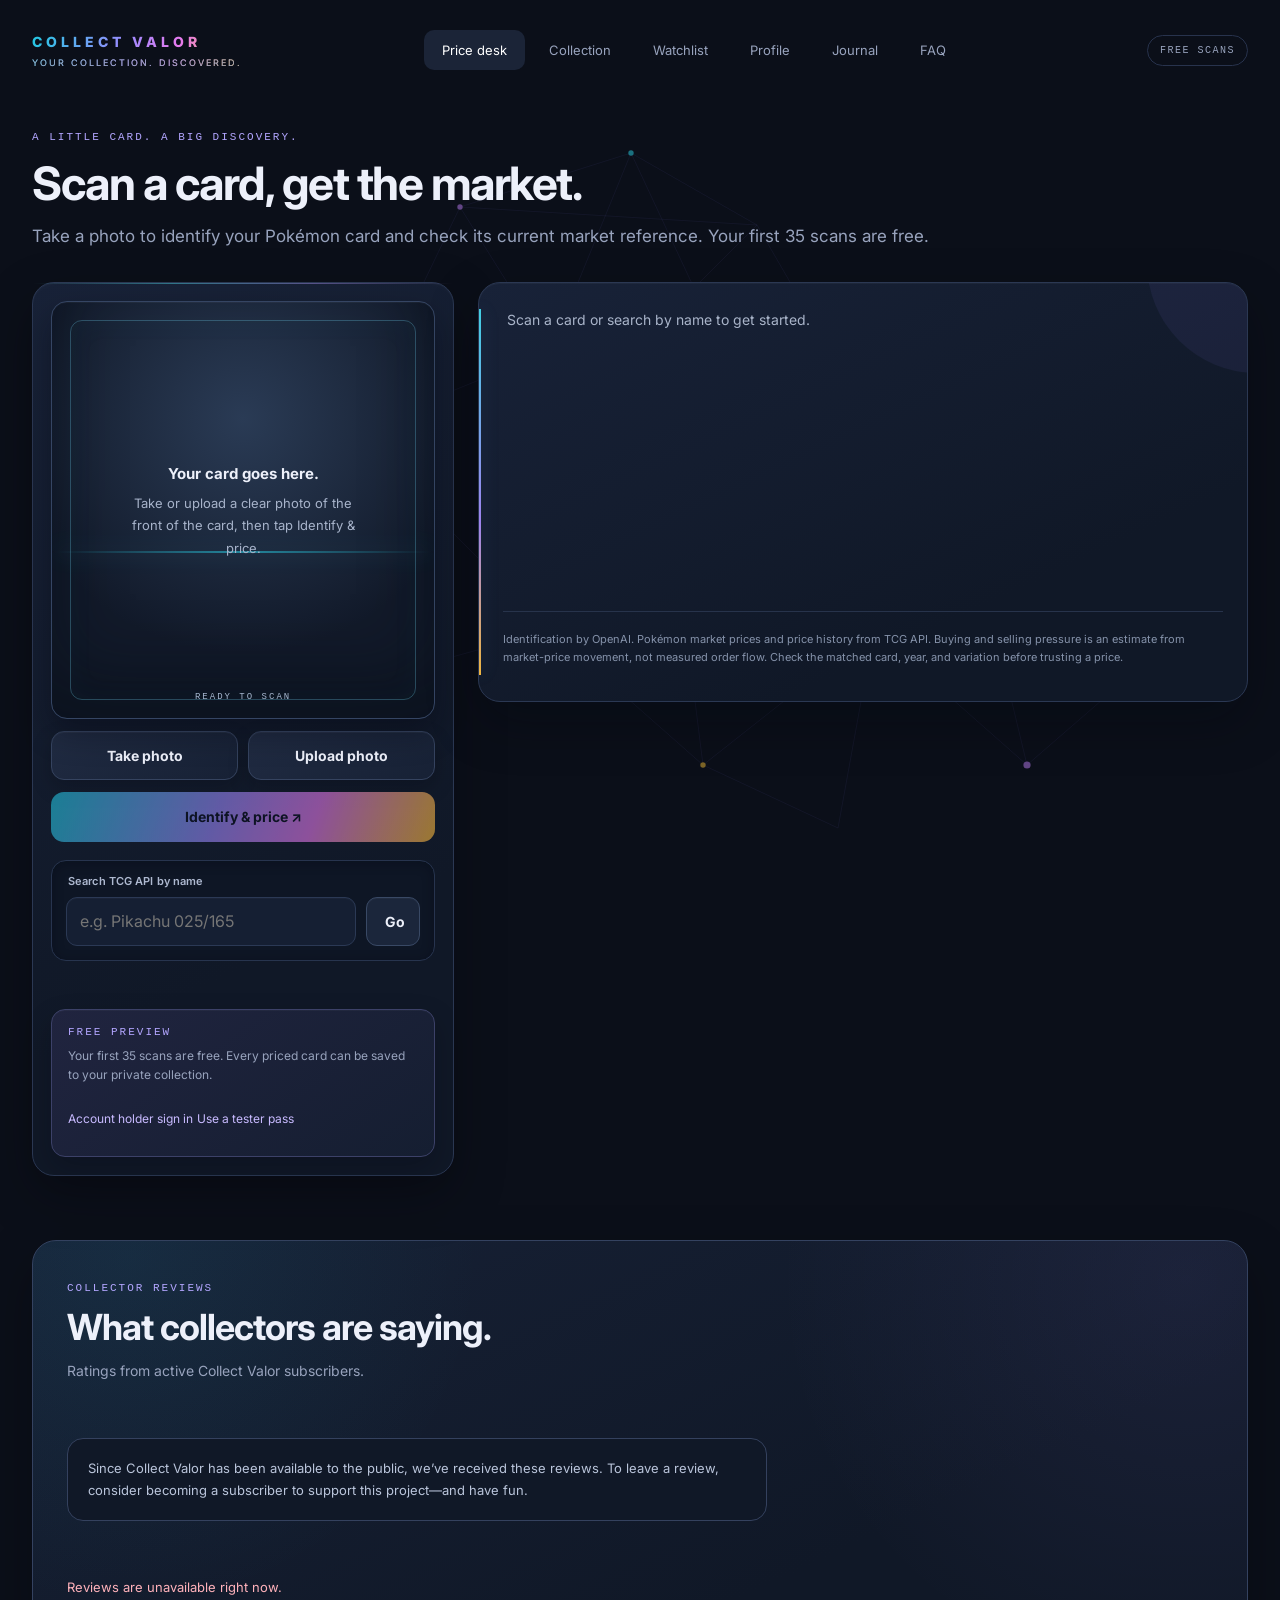
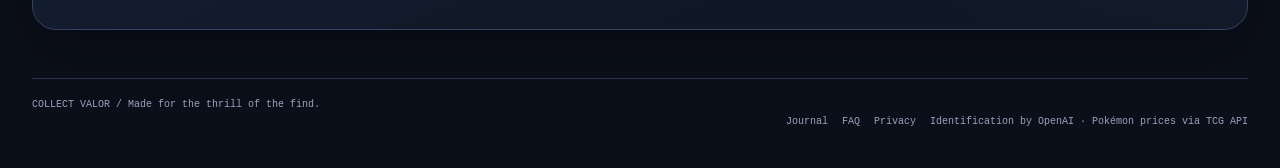
==== commit 77d9bc3d: "Add public subscriber reviews" ====
--- a/Sports by Josh Hart/index.html
+++ b/Sports by Josh Hart/index.html
@@ -360,11 +360,8 @@
 .collection-art-frame .thumb-ph{width:100%;aspect-ratio:.71;border-radius:8px;background:linear-gradient(145deg,#293448,#101724);display:grid;place-items:center;color:var(--muted);font:9px monospace;letter-spacing:1px}
 .collection-card-value strong.none{color:var(--muted);font-size:13px}
 .collection-art-frame img.thumb.slab{border:6px solid #c6d3e5;border-radius:10px}
-.binder-head{grid-column:1/-1;display:flex;gap:12px;align-items:baseline;flex-wrap:wrap;margin-top:8px;padding-bottom:8px;border-bottom:1px solid var(--line)}
-.binder-head .bo{font-weight:700;font-size:15px;overflow-wrap:anywhere}
-.binder-head .byou{font:9px monospace;letter-spacing:1px;color:#6de0c0;border:1px solid #32d6ac55;border-radius:5px;padding:3px 6px}
-.binder-head .bc{font:11px monospace;color:var(--muted)}
-.binder-head .bv{margin-left:auto;font:700 14px monospace;color:#32d6ac}
+.community-stage{grid-column:1/-1}.community-yours{max-width:330px;margin:0 auto 38px;text-align:center}.community-yours h3,.community-discovery h3{margin:0;font-size:20px}.community-yours p,.community-discovery p{color:var(--muted);font-size:12px;line-height:1.6;margin:7px 0 16px}.community-preview{width:100%;border:1px solid #4d4774;border-radius:18px;background:radial-gradient(circle at 10% 10%,#21c8e112,transparent 40%),radial-gradient(circle at 90% 8%,#e77aee10,transparent 40%),#151d2e;padding:14px;text-align:left;color:var(--text)}.community-preview .collection-art-frame{margin:0 0 12px;padding:13px}.community-preview .collection-art-frame img{max-height:245px;object-fit:contain}.community-preview strong{display:block;font-size:16px;overflow-wrap:anywhere}.community-preview small{display:block;margin-top:5px;color:var(--muted);font:10px monospace}.community-divider{height:1px;background:linear-gradient(90deg,transparent,var(--line),transparent);margin:0 0 30px}.community-discovery-head{display:flex;justify-content:space-between;gap:16px;align-items:end;flex-wrap:wrap;margin-bottom:16px}.community-discovery-head p{margin-bottom:0}.community-grid{display:grid;grid-template-columns:repeat(3,minmax(0,1fr));gap:16px}.community-tile{min-width:0;border:1px solid #2d3956;border-radius:16px;background:#121b2c;padding:12px;text-align:left;color:var(--text);transition:transform .18s ease,border-color .18s ease}.community-tile:hover{transform:translateY(-2px);border-color:#8075ca}.community-tile .collection-art-frame{margin:0 0 10px;padding:9px;background:#101827}.community-tile .collection-art-frame img{max-height:190px;object-fit:contain}.community-tile strong{display:block;font-size:13px;overflow-wrap:anywhere}.community-tile small{display:block;margin-top:5px;color:var(--muted);font:9px monospace}.community-more{display:block;margin:24px auto 0}.community-open-head{grid-column:1/-1;display:flex;justify-content:space-between;align-items:center;gap:12px;flex-wrap:wrap;padding:14px 0;border-bottom:1px solid var(--line)}.community-open-head h3{margin:0;font-size:20px}.community-open-head p{margin:5px 0 0;color:var(--muted);font-size:12px}.community-open-head .secondary{min-height:44px}
+@media(max-width:760px){.community-grid{gap:10px}.community-tile{padding:9px}.community-tile .collection-art-frame{padding:6px}.community-tile strong{font-size:12px}.community-yours{max-width:260px;margin-bottom:30px}}
 .collection-dialog .danger{width:100%;min-height:44px;margin-top:10px;background:none;border:1px solid var(--line);border-radius:12px;color:var(--muted);font-size:12px}
 .collection-dialog .danger.arm{color:#ff9ba6;border-color:#ff9ba666}
 .collection-dialog .collection-art-frame img.thumb{max-width:230px;margin:auto}
@@ -389,8 +386,9 @@
 /* Nav link to static pages + footer links */
 nav a{color:var(--muted);padding:12px 18px;border-radius:10px;font-size:13px;text-decoration:none;display:inline-block}
 nav a:hover{color:white}
+.menu-toggle{display:none;border:1px solid var(--line);border-radius:12px;width:48px;height:48px;padding:0;background:#151d2e;color:var(--text);align-items:center;justify-content:center;box-shadow:inset 0 1px #ffffff08}.menu-toggle svg{width:22px;height:22px;fill:none;stroke:currentColor;stroke-width:2;stroke-linecap:round}.menu-toggle[aria-expanded=true]{border-color:#8075ca;background:#202a42}
 footer a{display:inline-flex;align-items:center;min-height:44px;color:var(--muted);text-decoration:none;margin-right:14px}footer a:hover{color:var(--text)}
-@media(max-width:760px){nav{grid-template-columns:repeat(3,minmax(0,1fr));gap:6px}nav a{text-align:center;min-height:44px;padding:12px 4px;font-size:12px}}
+@media(max-width:760px){header{position:relative;align-items:flex-start}.menu-toggle{display:inline-flex;flex:0 0 auto}header nav{position:absolute;z-index:20;top:calc(100% + 12px);right:0;width:min(300px,calc(100vw - 36px));display:grid;grid-template-columns:1fr 1fr;gap:6px;padding:10px;border:1px solid #354563;border-radius:16px;background:#151d2ef7;box-shadow:0 18px 42px #03061188;backdrop-filter:blur(12px)}header nav[hidden]{display:none}header nav button,header nav a{text-align:left;min-height:44px;padding:12px 10px;font-size:12px}header .who-pill{display:none}}
 .watch-thumb .thumb{width:100%;height:auto;max-height:90px;object-fit:contain}.watch-thumb .thumb-ph{min-height:75px;font-size:8px}.watch-detail-art .thumb{width:100%;height:auto;object-fit:contain}
 /* Price desk polish: raised controls over a recessed scanning surface. */
 #scan.workspace{gap:24px;align-items:start}
@@ -452,21 +450,22 @@
 #collection .collection-stat strong{margin:15px 0 10px;font:700 32px/1 Inter,Arial,sans-serif;font-variant-numeric:tabular-nums;letter-spacing:-1.2px}
 #collection .collection-stat.total strong{font-size:42px;color:var(--collection-mint)}
 #collection .collection-stat p{max-width:32ch;font-size:12px;line-height:1.55;color:#919db6}
-#collection .collection-toolbar{margin-bottom:16px;padding-top:2px}
+#collection .collection-toolbar{margin-bottom:30px;padding-top:2px}
 #collection .collection-toolbar h2{font-size:24px;letter-spacing:-.65px}
 #collection .collection-toolbar p{font-size:13px;line-height:1.5}
 #collection .collection-toolbar .primary{min-height:48px;padding-inline:20px;border-radius:14px;box-shadow:0 10px 28px #3e94c326;transition:transform .2s ease,box-shadow .2s ease,filter .2s ease}
 #collection .collection-toolbar .primary:hover{transform:translateY(-2px);box-shadow:0 14px 34px #8b78d32d;filter:saturate(1.08)}
-#collection .collection-controls{gap:10px;margin-bottom:12px;padding:12px;border:1px solid #25314a;border-radius:18px;background:#0f1625aa;box-shadow:inset 0 1px #ffffff06}
+#collection .collection-controls{gap:10px;margin-bottom:0;padding:12px;border:1px solid #25314a;border-radius:18px;background:#0f1625aa;box-shadow:inset 0 1px #ffffff06}
 #collection .collection-controls label{display:block}
 #collection .collection-controls .label{margin:0 0 8px 3px;font:600 11px/1.2 Inter,Arial,sans-serif;letter-spacing:.01em;color:#aeb9d0}
 #collection .collection-controls input,#collection .collection-controls select{min-height:50px;padding:13px 15px;border-color:#2b3854;border-radius:12px;background:#151f33;box-shadow:inset 0 1px 0 #ffffff07;transition:border-color .18s ease,background .18s ease,box-shadow .18s ease}
 #collection .collection-controls input:hover,#collection .collection-controls select:hover{border-color:#425272;background:#18243a}
 #collection .collection-controls input:focus,#collection .collection-controls select:focus{border-color:#58cfe0;box-shadow:0 0 0 3px #45cbd31d}
-#collection .collection-filters{gap:9px;margin:0 0 13px}
+#collection .collection-filters{display:grid;grid-template-columns:repeat(2,minmax(0,1fr));gap:12px;margin:28px 0 24px}
 #collection .collection-filters button{min-height:42px;padding:9px 15px;border-color:#2a3651;border-radius:12px;background:#121b2c;color:#9ba7bf;font-weight:600;transition:transform .18s ease,border-color .18s ease,background .18s ease,color .18s ease}
 #collection .collection-filters button:hover{transform:translateY(-1px);border-color:#455677;color:#edf0fa}
 #collection .collection-filters button[aria-pressed=true]{border-color:#7e72cb;background:linear-gradient(135deg,#272642,#1c2740);color:#f5f3ff;box-shadow:inset 0 1px #ffffff0c,0 8px 24px #070a1433}
+#collection .collection-filters button[data-coll=binders]{grid-column:1/-1;margin-top:4px}
 #collection .collection-status{margin:0 2px 18px;color:#7f8ca6;font-size:11px}
 #collection .collection-grid{gap:18px}
 #collection .collection-card{position:relative;display:flex;flex-direction:column;height:100%;border-color:#293650;border-radius:19px;background:linear-gradient(160deg,#182238,var(--collection-surface) 62%);box-shadow:0 16px 38px #03060e30,inset 0 1px #ffffff07;transition:transform .22s ease,border-color .22s ease,box-shadow .22s ease}
@@ -494,6 +493,8 @@
   #collection .collection-toolbar>div{flex:1 1 100%}
   #collection .collection-toolbar .primary{width:100%}
   #collection .collection-controls{padding:10px;border-radius:16px}
+  #collection .collection-toolbar{margin-bottom:26px}
+  #collection .collection-filters{gap:10px;margin:24px 0 22px}
   #collection .collection-grid{gap:12px}
   #collection .collection-card{border-radius:16px}
   #collection .collection-open{padding:10px}
@@ -546,6 +547,27 @@
 #profile .profile-panel input:hover{border-color:#465977;background:#142035}
 #profile .profile-panel input:focus{border-color:#56d1e6;box-shadow:0 0 0 3px #45cbd31b}
 #profile .profile-panel .secondary{border-color:#394862;background:linear-gradient(145deg,#202b42,#172135);box-shadow:inset 0 1px #ffffff08}
+#profile .feedback-panel{background:radial-gradient(circle at 92% 0%,#21c8e112,transparent 40%),linear-gradient(155deg,#172136,#101827 72%)}
+#profile .feedback-panel h2{margin-bottom:8px}
+#profile .feedback-panel>p{margin:0 0 18px}
+#profile .feedback-form{display:grid;gap:14px}
+#profile .feedback-form fieldset{border:0;margin:0;padding:0}
+#profile .feedback-form label{display:grid;gap:7px;font:10px monospace;letter-spacing:1px;color:var(--muted)}
+#profile .feedback-form select,#profile .feedback-form textarea{width:100%;border:1px solid #2f3d59;background:#101827;color:var(--text);border-radius:10px;padding:11px;font:14px Inter,Arial,sans-serif;box-shadow:inset 0 2px 9px #03060e55}
+#profile .feedback-form select{min-height:46px}
+#profile .feedback-form textarea{min-height:132px;resize:vertical;line-height:1.55}
+#profile .feedback-rating{display:flex;gap:7px;align-items:center}
+#profile .feedback-rating input{position:absolute;opacity:0;pointer-events:none}
+#profile .feedback-rating label{display:grid;place-items:center;width:44px;height:44px;border:1px solid #3b4967;border-radius:10px;background:#111a2a;color:#c9d2e5;font:700 15px Inter,Arial,sans-serif;letter-spacing:0;cursor:pointer;transition:border-color .18s ease,background .18s ease,color .18s ease}
+#profile .feedback-rating label.is-selected{border-color:#7d72ca;background:#2a2948;color:#fff}
+#profile .feedback-rating input:focus-visible+label{outline:3px solid #37cee5;outline-offset:3px}
+#profile .feedback-check{grid-template-columns:18px minmax(0,1fr);align-items:start;cursor:pointer;text-transform:none;letter-spacing:0!important;font:12px/1.55 Inter,Arial,sans-serif!important;color:#b8c2d8!important}
+#profile .feedback-check input{appearance:auto;width:18px!important;min-width:18px!important;height:18px;min-height:18px!important;margin:1px 0 0!important;padding:0!important;box-shadow:none!important;accent-color:#7e72cb}
+#profile .feedback-form button:disabled{opacity:.54;cursor:not-allowed}
+#profile .feedback-note{margin:0!important;font-size:11px!important}
+/* Public reviews at the bottom of the home page. */
+.home-reviews{margin:64px 0 0;padding:34px;border:1px solid #344260;border-radius:24px;background:radial-gradient(circle at 8% 4%,#21c8e112,transparent 30%),radial-gradient(circle at 95% 10%,#9b8bff14,transparent 34%),linear-gradient(155deg,#172136,#101827 72%);box-shadow:0 22px 54px #02040b48}.home-reviews-head{max-width:660px}.home-reviews h2{font-size:clamp(26px,4vw,36px);letter-spacing:-1px;margin:10px 0}.home-reviews-head p{margin:0;color:var(--muted);font-size:14px;line-height:1.65}.review-breakdown{display:grid;gap:10px;max-width:700px;margin:28px 0}.review-row{display:grid;grid-template-columns:58px minmax(0,1fr) 86px;gap:12px;align-items:center;font-size:12px}.review-row-label{color:#d8d1f3;font-weight:700}.review-track{height:10px;overflow:hidden;border-radius:999px;background:#0c1320;box-shadow:inset 0 1px 3px #0008}.review-fill{display:block;height:100%;border-radius:inherit;background:var(--gradient);transition:width .25s ease}.review-count{text-align:right;color:var(--muted);font:11px monospace;white-space:nowrap}.reviews-invite{max-width:700px;padding:19px 20px;border:1px solid #34415e;border-radius:16px;background:#101827;color:#bac5db;font-size:13px;line-height:1.65}.public-review-list{display:grid;gap:14px;margin-top:30px}.public-review{margin:0;padding:20px;border:1px solid #303d59;border-radius:16px;background:#111a2a;box-shadow:inset 0 1px #ffffff06}.public-review blockquote{margin:0;color:#e7ebf5;font-size:15px;line-height:1.65;white-space:pre-wrap}.public-review footer{display:block;border:0;margin:14px 0 0;padding:0;color:#b7aaf2;font:12px monospace}.reviews-more{display:block;margin:22px auto 0}.reviews-empty{margin:28px 0 0;color:var(--muted);font-size:13px}.reviews-error{color:#ffb2bb}
+@media(max-width:600px){.home-reviews{margin-top:42px;padding:24px 18px;border-radius:20px}.review-row{grid-template-columns:52px minmax(0,1fr) 76px;gap:8px}.public-review{padding:17px}.public-review blockquote{font-size:14px}}
 @media(max-width:760px){
   #watch .watch-summary{gap:10px}
   #watch .watch-stat{padding:17px 13px;border-radius:16px}
@@ -567,7 +589,8 @@
 <main>
 <header>
   <div class="brand">COLLECT VALOR<small>YOUR COLLECTION. DISCOVERED.</small></div>
-  <nav aria-label="Main navigation">
+  <button class="menu-toggle" id="menu-toggle" type="button" aria-label="Open menu" aria-controls="main-nav" aria-expanded="false"><svg viewBox="0 0 24 24" aria-hidden="true"><path d="M4 7h16M4 12h16M4 17h16" /></svg></button>
+  <nav id="main-nav" aria-label="Main navigation">
     <button class="active" data-page="scan" aria-current="page">Price desk</button>
     <button data-page="collection">Collection</button>
     <button data-page="watch">Watchlist</button>
@@ -755,8 +778,26 @@
         <button class="secondary" id="acct-unlock" type="button">Account holder sign in</button>
       </article>
       <article class="profile-panel profile-membership" id="membership-panel"><span class="eyebrow">DEVELOPMENT PREVIEW</span><h2 id="membership-title">We’re still building.</h2><p id="membership-copy">Collect Valor is currently available to account holders only. Expect our Grand Opening by October 5th.</p><p class="insight-note" id="membership-note">Public memberships are not available yet.</p></article>
+      <article class="profile-panel feedback-panel" id="feedback-panel" aria-labelledby="feedback-title"><span class="eyebrow">PRIVATE FEEDBACK</span><h2 id="feedback-title">Help improve Collect Valor.</h2><p>Tell Drew what’s working, what needs attention, or what you’d like to see next.</p>
+        <form class="feedback-form" id="feedback-form">
+          <fieldset><legend class="label">YOUR RATING</legend><div class="feedback-rating"><input id="feedback-rating-1" name="feedback-rating" type="radio" value="1" required><label for="feedback-rating-1" aria-label="1 star">★</label><input id="feedback-rating-2" name="feedback-rating" type="radio" value="2"><label for="feedback-rating-2" aria-label="2 stars">★</label><input id="feedback-rating-3" name="feedback-rating" type="radio" value="3"><label for="feedback-rating-3" aria-label="3 stars">★</label><input id="feedback-rating-4" name="feedback-rating" type="radio" value="4"><label for="feedback-rating-4" aria-label="4 stars">★</label><input id="feedback-rating-5" name="feedback-rating" type="radio" value="5"><label for="feedback-rating-5" aria-label="5 stars">★</label></div></fieldset>
+          <label for="feedback-category">CATEGORY<select id="feedback-category" name="category"><option value="general">General</option><option value="bug">Bug</option><option value="idea">Idea</option><option value="pricing">Pricing</option></select></label>
+          <label for="feedback-message">YOUR FEEDBACK<textarea id="feedback-message" name="message" maxlength="750" required placeholder="What would you like Drew to know?"></textarea></label>
+          <label class="feedback-check" for="feedback-contact"><input id="feedback-contact" name="contact-ok" type="checkbox"><span>Can Drew contact you by email about this feedback?</span></label>
+          <label class="feedback-check" for="feedback-share"><input id="feedback-share" name="share-ok" type="checkbox"><span>You may display this review publicly with my collector name.</span></label>
+          <button class="primary" id="feedback-submit" type="submit" aria-describedby="feedback-note">Send feedback</button><p class="feedback-note" id="feedback-note" role="status" aria-live="polite">Your feedback stays private.</p>
+        </form>
+      </article>
     </aside>
   </div>
+</section>
+
+<section id="reviews" class="home-reviews" aria-labelledby="reviews-title">
+  <div class="home-reviews-head"><span class="eyebrow">COLLECTOR REVIEWS</span><h2 id="reviews-title">What collectors are saying.</h2><p>Ratings from active Collect Valor subscribers.</p></div>
+  <div class="review-breakdown" id="review-breakdown" aria-label="Review rating breakdown"></div>
+  <p class="reviews-invite">Since Collect Valor has been available to the public, we’ve received these reviews. To leave a review, consider becoming a subscriber to support this project—and have fun.</p>
+  <div class="public-review-list" id="public-review-list" aria-live="polite"></div>
+  <button class="secondary reviews-more hidden" id="reviews-more" type="button">Read All Reviews</button>
 </section>
 
 <footer><span>COLLECT VALOR <span aria-hidden="true">/</span> Made for the thrill of the find.</span><span><a href="/blog">Journal</a><a href="/faq">FAQ</a><a href="/privacy">Privacy</a>Identification by OpenAI · Pokémon prices via TCG API</span></footer>
@@ -1092,6 +1133,7 @@
     if (session.expires_at && Date.now() >= Date.parse(session.expires_at)) return false;
     return true;
   }
+  function canReview() { return !!(session && session.token && ['beta', 'pro'].includes(String(session.plan || '').toLowerCase())); }
 
   try {
     const saved = localStorage.getItem('cv_session');
@@ -1121,6 +1163,7 @@
     $('acct-unlock').classList.toggle('hidden', isMember);
     $('acct-unlock').textContent = 'Account holder sign in';
     $('profile-name-form').hidden = !(session && session.token);
+    $('feedback-panel').hidden = !canReview();
     if (session && session.token) $('profile-name').value = (session && session.display_name) || '';
     $('sub-card').classList.toggle('hidden', isMember);
     if (isMember) {
@@ -1173,6 +1216,7 @@
     if (!COPY[page]) page = 'scan';
     currentPage = page;
     document.querySelectorAll('.page').forEach((el) => { el.hidden = el.id !== page; });
+    $('reviews').hidden = page !== 'scan';
     document.querySelectorAll('nav button').forEach((b) => {
       const on = b.dataset.page === page;
       b.classList.toggle('active', on);
@@ -1188,6 +1232,20 @@
   }
   document.querySelectorAll('[data-page]').forEach((b) => b.addEventListener('click', () => navigate(b.dataset.page)));
   $('profile-showcase-link').addEventListener('click', () => { setCollFilter('showcase'); navigate('collection'); });
+
+  // ===== Mobile menu =====
+  const menuToggle = $('menu-toggle'), mainNav = $('main-nav');
+  function setMenu(open) {
+    menuToggle.setAttribute('aria-expanded', String(open));
+    menuToggle.setAttribute('aria-label', open ? 'Close menu' : 'Open menu');
+    mainNav.hidden = !open;
+  }
+  function mobileMenu() { return window.matchMedia('(max-width: 760px)').matches; }
+  setMenu(!mobileMenu());
+  menuToggle.addEventListener('click', () => setMenu(menuToggle.getAttribute('aria-expanded') !== 'true'));
+  mainNav.addEventListener('click', (event) => { if (mobileMenu() && event.target.closest('a,button')) setMenu(false); });
+  document.addEventListener('keydown', (event) => { if (event.key === 'Escape' && menuToggle.getAttribute('aria-expanded') === 'true') { setMenu(false); menuToggle.focus(); } });
+  window.addEventListener('resize', () => { if (!mobileMenu()) setMenu(true); else setMenu(false); });
 
   // ===== Insight tabs =====
   function setPane(name, focus) {
@@ -1285,6 +1343,68 @@
       msg.textContent = 'Saved. This is what people will see in Community binders.';
     } catch (err) { msg.textContent = err.message || 'Could not save that name.'; }
   });
+
+  $('feedback-form').addEventListener('submit', async (event) => {
+    event.preventDefault();
+    const form = event.currentTarget, submit = $('feedback-submit'), note = $('feedback-note');
+    if (!form.reportValidity()) return;
+    submit.disabled = true; note.textContent = 'Sending…';
+    try {
+      const { res, data } = await post('save-feedback', {
+        rating: Number(form.elements['feedback-rating'].value),
+        category: form.elements.category.value,
+        message: form.elements.message.value.trim(),
+        contact_ok: form.elements['contact-ok'].checked,
+        public_display_ok: form.elements['share-ok'].checked,
+      });
+      if (!res.ok || !data || !data.ok) throw new Error((data && data.error) || 'Could not save your feedback.');
+      form.reset(); updateRatingVisual(); note.textContent = 'Thank you — your feedback was sent to Drew.';
+    } catch (error) { note.textContent = error.message || 'Could not save your feedback.'; }
+    finally { submit.disabled = false; }
+  });
+  function updateRatingVisual() {
+    const chosen = Number(document.querySelector('input[name="feedback-rating"]:checked')?.value || 0);
+    document.querySelectorAll('.feedback-rating label').forEach((label, index) => label.classList.toggle('is-selected', index < chosen));
+  }
+  document.querySelectorAll('input[name="feedback-rating"]').forEach((input) => input.addEventListener('change', updateRatingVisual));
+
+  let publicReviews = [], reviewsExpanded = false;
+  function renderPublicReviews(counts, total) {
+    const breakdown = $('review-breakdown'), list = $('public-review-list'), more = $('reviews-more');
+    breakdown.replaceChildren(); list.replaceChildren();
+    [5, 4, 3, 2, 1].forEach((rating) => {
+      const count = Number(counts[rating] || 0), percent = total ? Math.round(count / total * 100) : 0;
+      const row = document.createElement('div'); row.className = 'review-row';
+      const label = document.createElement('span'); label.className = 'review-row-label'; label.textContent = rating + ' stars';
+      const track = document.createElement('div'); track.className = 'review-track'; track.setAttribute('role', 'img'); track.setAttribute('aria-label', `${rating} stars: ${count} reviews, ${percent}%`);
+      const fill = document.createElement('span'); fill.className = 'review-fill'; fill.style.width = percent + '%'; track.appendChild(fill);
+      const value = document.createElement('span'); value.className = 'review-count'; value.textContent = `${percent}% (${count})`;
+      row.append(label, track, value); breakdown.appendChild(row);
+    });
+    if (!publicReviews.length) {
+      const empty = document.createElement('p'); empty.className = 'reviews-empty'; empty.textContent = 'Public subscriber reviews will appear here.'; list.appendChild(empty);
+      more.classList.add('hidden'); return;
+    }
+    publicReviews.slice(0, reviewsExpanded ? publicReviews.length : 5).forEach((review) => {
+      const article = document.createElement('article'); article.className = 'public-review';
+      const quote = document.createElement('blockquote'); quote.textContent = '“' + review.message + '”';
+      const byline = document.createElement('footer'); byline.textContent = '— ' + review.name;
+      article.append(quote, byline); list.appendChild(article);
+    });
+    more.classList.toggle('hidden', reviewsExpanded || publicReviews.length <= 5);
+  }
+  async function loadPublicReviews() {
+    try {
+      const response = await fetch('/.netlify/functions/public-reviews');
+      const data = await response.json();
+      if (!response.ok || !data || !data.ok) throw new Error('Could not load reviews.');
+      publicReviews = Array.isArray(data.reviews) ? data.reviews : [];
+      renderPublicReviews(data.counts || {}, Number(data.total || 0));
+    } catch {
+      $('public-review-list').innerHTML = '<p class="reviews-empty reviews-error">Reviews are unavailable right now.</p>';
+    }
+  }
+  $('reviews-more').addEventListener('click', () => { reviewsExpanded = true; loadPublicReviews(); });
 
   function updateHeader() {
     const c = collection.counts || {};
@@ -1493,7 +1613,8 @@
   });
   cdlg.addEventListener('close', () => renderCollection());
 
-  // ---- Community binders: everyone's showcased cards ----
+  // ---- Community binders: collector-first Showcase discovery ----
+  let communityVisible = 9, communityOpen = null;
   async function renderBinders() {
     const grid = $('coll-list'), empty = $('coll-empty');
     setText('collection-status', 'Community binders · cards people ★ into their showcase');
@@ -1516,15 +1637,50 @@
       return;
     }
     empty.hidden = true;
-    binders.forEach((b) => {
-      const head = document.createElement('div'); head.className = 'binder-head';
-      head.innerHTML = '<span class="bo">' + escapeHtml(b.owner) + '</span>' +
-        (b.is_you ? '<span class="byou">YOU</span>' : '') +
-        '<span class="bc">' + b.count + ' card' + (b.count === 1 ? '' : 's') + '</span>' +
-        '<span class="bv">$' + money(b.total_value) + '</span>';
-      grid.appendChild(head);
-      (b.cards || []).forEach((card) => grid.appendChild(buildTile(card, true)));
-    });
+    const yourBinder = binders.find((b) => b.is_you);
+    const others = binders.filter((b) => !b.is_you);
+    if (communityOpen) {
+      const binder = binders.find((b) => b.owner === communityOpen);
+      if (binder) { renderOpenBinder(grid, binder); return; }
+      communityOpen = null;
+    }
+    const stage = document.createElement('section'); stage.className = 'community-stage';
+    if (yourBinder) stage.appendChild(buildYourShowcase(yourBinder));
+    const discovery = document.createElement('div'); discovery.className = 'community-discovery';
+    const head = document.createElement('div'); head.className = 'community-discovery-head';
+    head.innerHTML = '<div><h3>Explore collectors</h3><p>Open a Showcase to see the cards they chose to share.</p></div><span class="label">' + others.length + ' SHOWCASE' + (others.length === 1 ? '' : 'S') + '</span>';
+    discovery.appendChild(head);
+    const tiles = document.createElement('div'); tiles.className = 'community-grid';
+    others.slice(0, communityVisible).forEach((binder) => tiles.appendChild(buildCommunityTile(binder)));
+    discovery.appendChild(tiles);
+    if (others.length > communityVisible) {
+      const more = document.createElement('button'); more.type = 'button'; more.className = 'secondary community-more'; more.textContent = 'See more collections';
+      more.addEventListener('click', () => { communityVisible += 9; renderBinders(); }); discovery.appendChild(more);
+    }
+    stage.appendChild(discovery); grid.appendChild(stage);
+  }
+
+  function topShowcaseCard(binder) { return (binder.cards || []).slice().sort((a, b) => Number(b.value || 0) - Number(a.value || 0))[0]; }
+  function buildYourShowcase(binder) {
+    const section = document.createElement('section'); section.className = 'community-yours';
+    const title = document.createElement('h3'); title.textContent = 'Your Showcase';
+    const note = document.createElement('p'); note.textContent = binder.count + ' card' + (binder.count === 1 ? '' : 's') + ' you chose to share.';
+    section.append(title, note, buildCommunityTile(binder, true)); return section;
+  }
+  function buildCommunityTile(binder, yours) {
+    const button = document.createElement('button'); button.type = 'button'; button.className = yours ? 'community-preview' : 'community-tile';
+    const card = topShowcaseCard(binder); if (card) button.appendChild(artFrame(card));
+    const name = document.createElement('strong'); name.textContent = yours ? 'Open your Showcase' : binder.owner;
+    const detail = document.createElement('small'); detail.textContent = binder.count + ' card' + (binder.count === 1 ? '' : 's') + ' · $' + money(binder.total_value);
+    button.append(name, detail); button.setAttribute('aria-label', 'Open ' + (yours ? 'your Showcase' : binder.owner + "'s Showcase"));
+    button.addEventListener('click', () => { communityOpen = binder.owner; renderBinders(); }); return button;
+  }
+  function renderOpenBinder(grid, binder) {
+    const head = document.createElement('div'); head.className = 'community-open-head';
+    const copy = document.createElement('div'); const title = document.createElement('h3'); title.textContent = binder.is_you ? 'Your Showcase' : binder.owner + "'s Showcase";
+    const note = document.createElement('p'); note.textContent = binder.count + ' card' + (binder.count === 1 ? '' : 's') + ' shared publicly.'; copy.append(title, note);
+    const back = document.createElement('button'); back.type = 'button'; back.className = 'secondary'; back.textContent = 'Back to collections'; back.addEventListener('click', () => { communityOpen = null; renderBinders(); });
+    head.append(copy, back); grid.appendChild(head); (binder.cards || []).forEach((card) => grid.appendChild(buildTile(card, true)));
   }
 
   // ---- Prize card: the most valuable card you own ----
@@ -2405,6 +2561,7 @@
   // ===== Boot =====
   resetResultData();
   wireSubscribeButtons();
+  loadPublicReviews();
   updateSessionUI();
   updateHeader(); renderCollection(); renderPrize();
   if (session && session.token) { loadCollection(); loadProfileName(); setTimeout(() => { try { loadMarket(); } catch (e) {} }, 0); }
